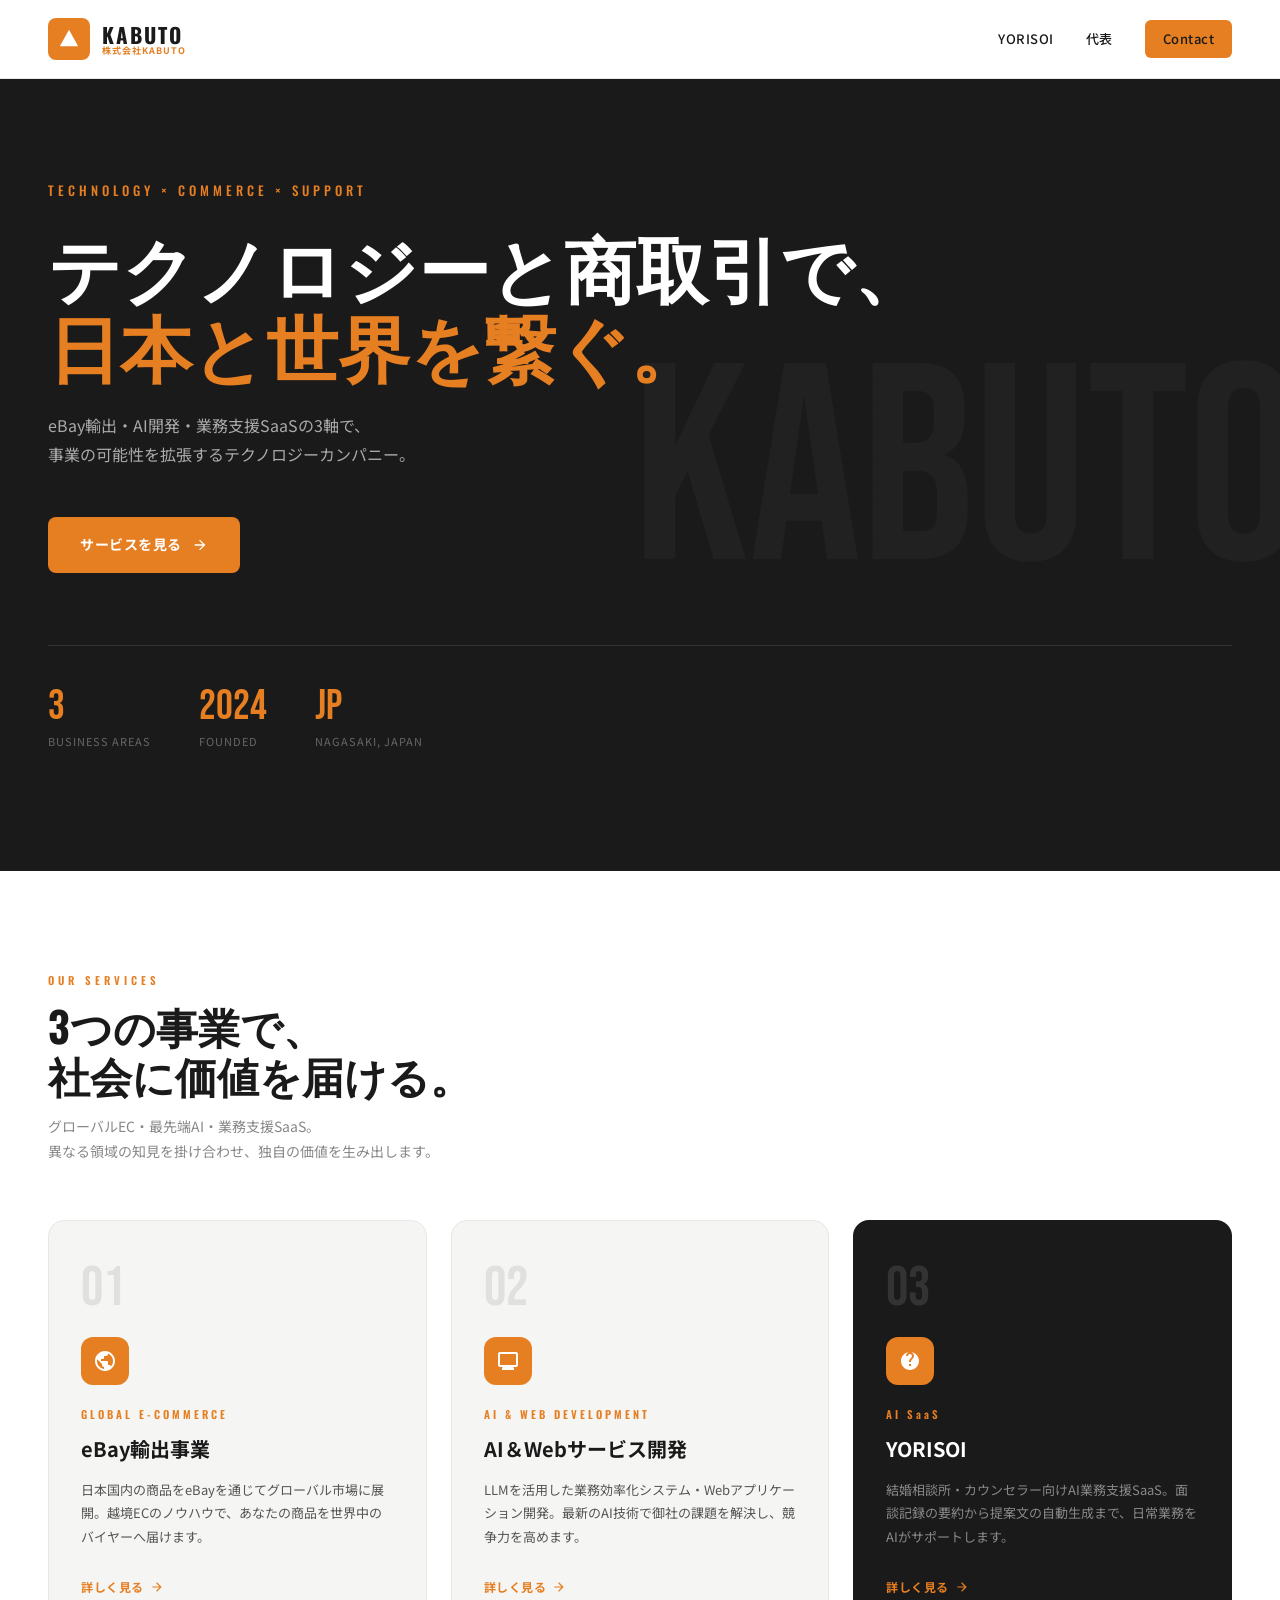
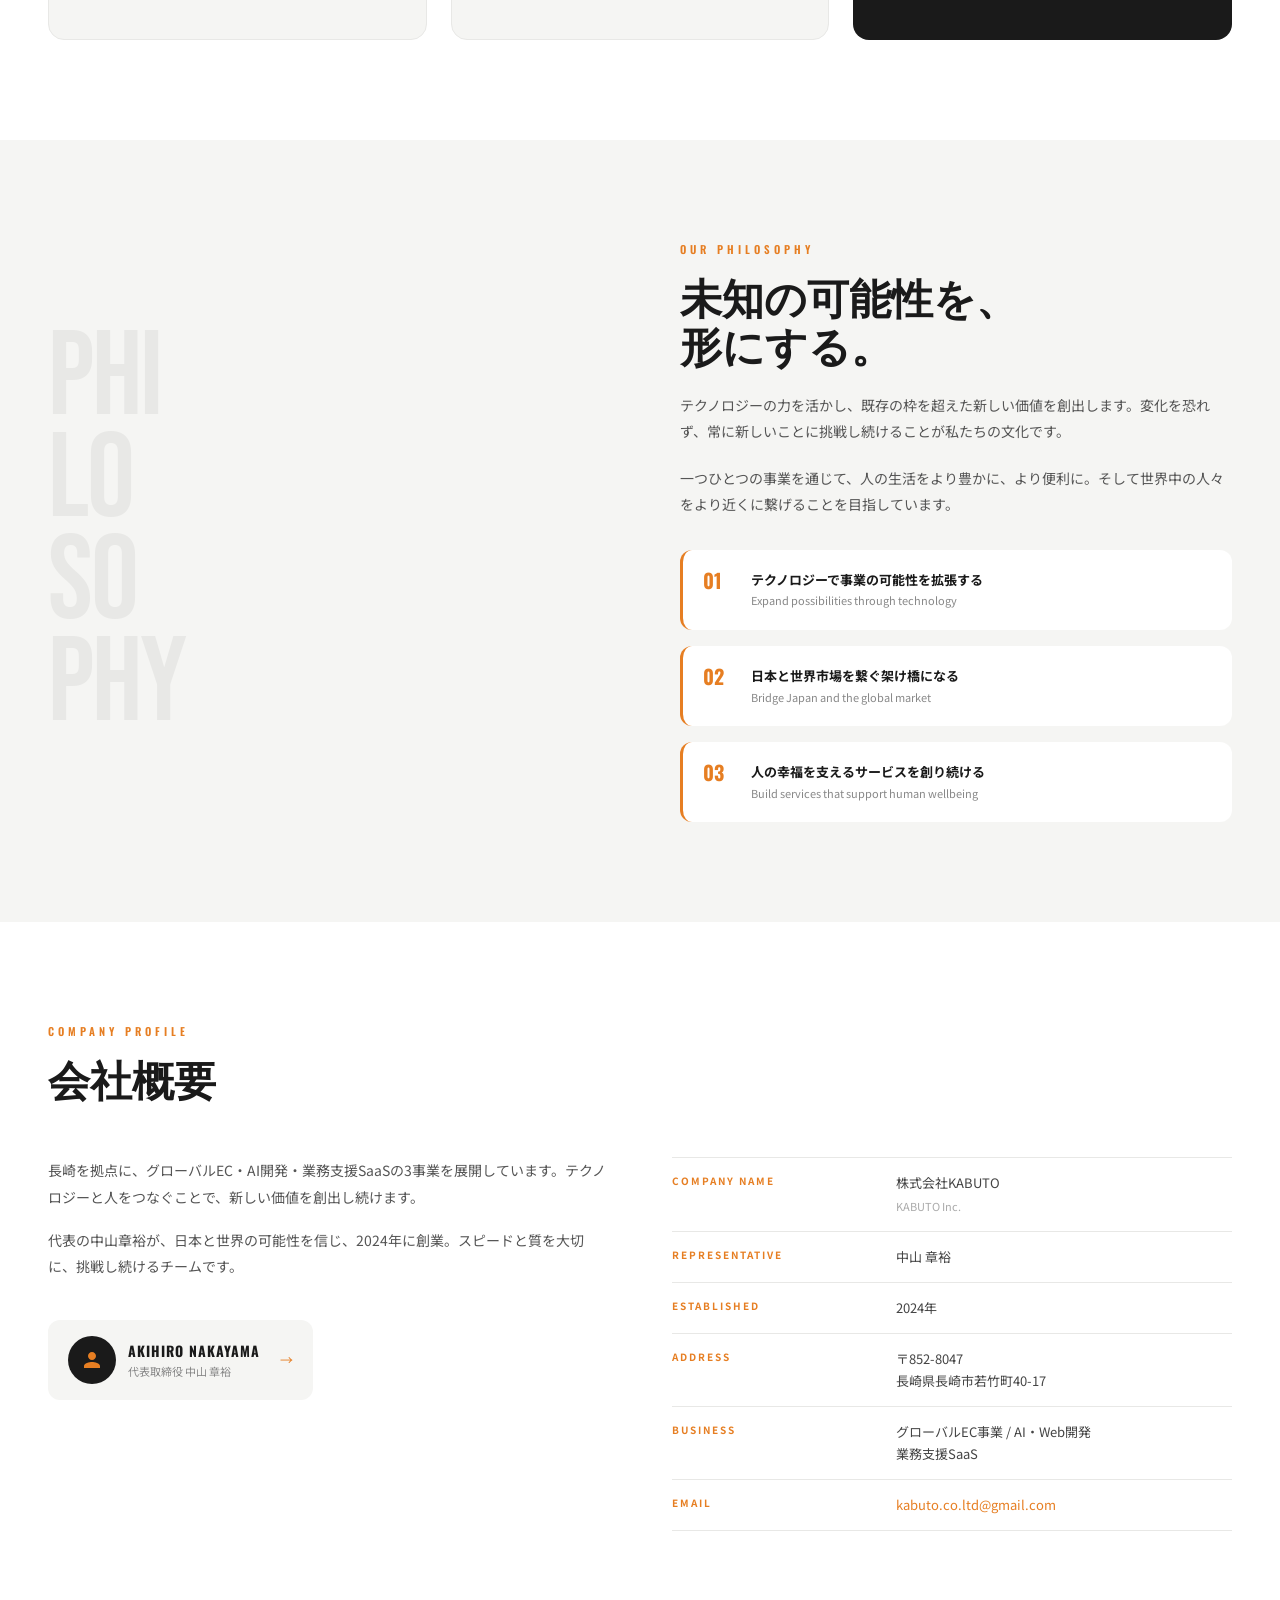
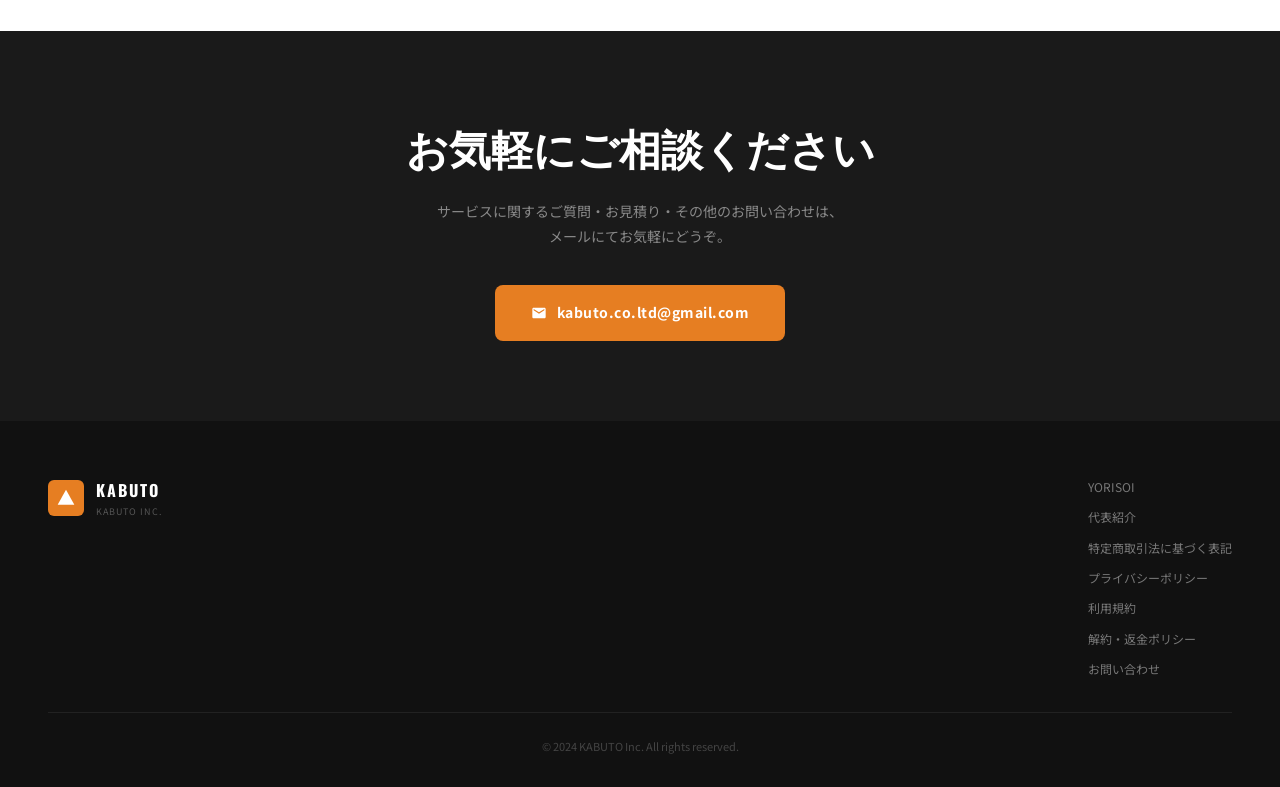
==== index.html @ 64d383db "feat: full site renewal — add yorisoi.html, representative.html, rewrite index.html - Rewrite index." ====
<!DOCTYPE html>
<html lang="ja">
<head>
  <meta charset="UTF-8">
  <meta name="viewport" content="width=device-width, initial-scale=1.0">
  <title>株式会社KABUTO | テクノロジーと商取引で、日本と世界を繋ぐ</title>
  <meta name="description" content="株式会社KABUTOは、eBay輸出事業・AI＆Webサービス開発・業務支援SaaS（YORISOI）を展開するテクノロジーカンパニーです。">
  <link rel="preconnect" href="https://fonts.googleapis.com">
  <link rel="preconnect" href="https://fonts.gstatic.com" crossorigin>
  <link href="https://fonts.googleapis.com/css2?family=Noto+Sans+JP:wght@400;500;700;900&family=Oswald:wght@400;500;600;700&family=Bebas+Neue&display=swap" rel="stylesheet">
  <style>
    :root {
      --orange: #E67E22;
      --orange-dark: #D35400;
      --black: #1a1a1a;
      --white: #FFFFFF;
      --gray-bg: #F5F5F3;
      --gray-light: #E8E8E6;
      --gray-text: #888;
    }
    * { margin: 0; padding: 0; box-sizing: border-box; }
    html { scroll-behavior: smooth; }
    body { font-family: 'Noto Sans JP', sans-serif; color: var(--black); background: var(--gray-bg); line-height: 1.7; -webkit-font-smoothing: antialiased; }
    a { text-decoration: none; color: inherit; }

    /* ─── HEADER ─── */
    header {
      display: flex; align-items: center; justify-content: space-between;
      padding: 18px 48px;
      background: rgba(255,255,255,0.96);
      backdrop-filter: blur(8px);
      border-bottom: 1px solid var(--gray-light);
      position: sticky; top: 0; z-index: 100;
    }
    .logo-link { display: flex; align-items: center; gap: 12px; }
    .logo-icon {
      width: 42px; height: 42px;
      background: var(--orange); border-radius: 8px;
      display: flex; align-items: center; justify-content: center;
    }
    .logo-icon svg { width: 22px; height: 22px; fill: white; }
    .logo-text { display: flex; flex-direction: column; line-height: 1.1; }
    .logo-text .main { font-family: 'Oswald', sans-serif; font-weight: 700; font-size: 21px; letter-spacing: 2px; }
    .logo-text .sub { font-size: 9px; color: var(--orange); font-weight: 700; letter-spacing: 1px; }
    nav.header-nav a {
      color: var(--black); font-size: 13px; font-weight: 500;
      margin-left: 28px; letter-spacing: 0.5px; transition: color 0.2s;
    }
    nav.header-nav a:hover { color: var(--orange); }
    .nav-cta {
      display: inline-block; margin-left: 28px;
      background: var(--orange); color: white;
      padding: 8px 18px; border-radius: 6px;
      font-size: 12px; font-weight: 700; letter-spacing: 0.5px;
      transition: background 0.2s;
    }
    .nav-cta:hover { background: var(--orange-dark); }

    /* ─── HERO ─── */
    .hero {
      background: var(--black);
      padding: 100px 48px 120px;
      position: relative; overflow: hidden;
    }
    .hero::before {
      content: 'KABUTO';
      position: absolute; right: -20px; top: 50%; transform: translateY(-50%);
      font-family: 'Bebas Neue', sans-serif; font-size: 280px;
      color: rgba(255,255,255,0.03); line-height: 1; pointer-events: none;
      white-space: nowrap;
    }
    .hero-inner { max-width: 1200px; margin: 0 auto; position: relative; z-index: 1; }
    .hero-eyebrow {
      font-family: 'Oswald', sans-serif; font-size: 13px; letter-spacing: 4px;
      color: var(--orange); font-weight: 500; margin-bottom: 24px;
    }
    .hero-title {
      font-family: 'Oswald', sans-serif; font-weight: 700;
      font-size: clamp(42px, 6vw, 72px);
      line-height: 1.1; color: white; margin-bottom: 28px;
    }
    .hero-title em { color: var(--orange); font-style: normal; }
    .hero-sub {
      font-size: 16px; color: #aaa; line-height: 1.8;
      max-width: 540px; margin-bottom: 48px; font-weight: 400;
    }
    .hero-cta {
      display: inline-flex; align-items: center; gap: 10px;
      background: var(--orange); color: white;
      padding: 16px 32px; border-radius: 8px;
      font-weight: 700; font-size: 14px; letter-spacing: 0.5px;
      transition: background 0.2s, transform 0.2s;
    }
    .hero-cta:hover { background: var(--orange-dark); transform: translateY(-2px); }
    .hero-cta svg { width: 16px; height: 16px; fill: white; }
    .hero-stats {
      display: flex; gap: 48px; margin-top: 72px;
      padding-top: 40px; border-top: 1px solid #333;
    }
    .hero-stat-num {
      font-family: 'Bebas Neue', sans-serif; font-size: 42px;
      color: var(--orange); line-height: 1;
    }
    .hero-stat-label { font-size: 11px; color: #666; letter-spacing: 1px; margin-top: 4px; }

    /* ─── SECTION COMMON ─── */
    .section-eyebrow {
      font-family: 'Oswald', sans-serif; font-size: 11px; letter-spacing: 4px;
      color: var(--orange); font-weight: 600; margin-bottom: 12px;
    }
    .section-title {
      font-family: 'Oswald', sans-serif; font-weight: 700;
      font-size: clamp(28px, 4vw, 42px); line-height: 1.15; margin-bottom: 16px;
    }
    .section-sub { font-size: 14px; color: var(--gray-text); line-height: 1.8; }

    /* ─── SERVICES ─── */
    .services { padding: 100px 48px; background: var(--white); }
    .services-inner { max-width: 1200px; margin: 0 auto; }
    .services-head { margin-bottom: 56px; }
    .services-grid { display: grid; grid-template-columns: repeat(3, 1fr); gap: 24px; }
    .service-card {
      background: var(--gray-bg); border-radius: 16px;
      padding: 40px 32px; border: 1px solid var(--gray-light);
      transition: transform 0.25s, box-shadow 0.25s, border-color 0.25s;
      position: relative; overflow: hidden;
    }
    .service-card::after {
      content: ''; position: absolute; bottom: 0; left: 0; right: 0;
      height: 3px; background: var(--orange);
      transform: scaleX(0); transition: transform 0.3s;
    }
    .service-card:hover { transform: translateY(-4px); box-shadow: 0 16px 40px rgba(0,0,0,0.08); border-color: #ddd; }
    .service-card:hover::after { transform: scaleX(1); }
    .service-num { font-family: 'Bebas Neue', sans-serif; font-size: 56px; color: #e0e0de; line-height: 1; margin-bottom: 20px; }
    .service-icon {
      width: 48px; height: 48px; border-radius: 12px;
      background: var(--orange); display: flex; align-items: center; justify-content: center;
      margin-bottom: 20px;
    }
    .service-icon svg { width: 24px; height: 24px; fill: white; }
    .service-tag { font-family: 'Oswald', sans-serif; font-size: 11px; letter-spacing: 3px; color: var(--orange); font-weight: 600; margin-bottom: 8px; }
    .service-card h3 { font-size: 20px; font-weight: 700; margin-bottom: 12px; }
    .service-card p { font-size: 13px; color: #555; line-height: 1.8; margin-bottom: 24px; }
    .service-link {
      display: inline-flex; align-items: center; gap: 6px;
      font-size: 12px; font-weight: 700; color: var(--orange); letter-spacing: 0.5px;
    }
    .service-link svg { width: 14px; height: 14px; fill: var(--orange); transition: transform 0.2s; }
    .service-card:hover .service-link svg { transform: translateX(4px); }
    .service-card.featured { background: var(--black); border-color: transparent; }
    .service-card.featured .service-num { color: #333; }
    .service-card.featured h3 { color: white; }
    .service-card.featured p { color: #888; }
    .service-card.featured .service-tag { color: var(--orange); }
    .service-card.featured::after { background: var(--orange); }

    /* ─── PHILOSOPHY ─── */
    .philosophy { padding: 100px 48px; background: var(--gray-bg); }
    .philosophy-inner { max-width: 1200px; margin: 0 auto; display: grid; grid-template-columns: 1fr 1fr; gap: 80px; align-items: center; }
    .phil-label { font-family: 'Bebas Neue', sans-serif; font-size: 120px; line-height: 0.85; color: var(--gray-light); letter-spacing: -2px; }
    .phil-content .section-title { margin-bottom: 24px; }
    .phil-content p { font-size: 14px; color: #555; line-height: 1.9; margin-bottom: 20px; }
    .phil-values { display: flex; flex-direction: column; gap: 16px; margin-top: 32px; }
    .phil-value {
      display: flex; align-items: flex-start; gap: 16px;
      padding: 20px; background: white; border-radius: 12px;
      border-left: 3px solid var(--orange);
    }
    .phil-value-num { font-family: 'Oswald', sans-serif; font-size: 20px; font-weight: 700; color: var(--orange); min-width: 32px; line-height: 1; }
    .phil-value-text { font-size: 13px; font-weight: 700; color: var(--black); line-height: 1.5; }
    .phil-value-sub { font-size: 11px; color: #888; font-weight: 400; margin-top: 2px; }

    /* ─── COMPANY ─── */
    .company { padding: 100px 48px; background: var(--white); }
    .company-inner { max-width: 1200px; margin: 0 auto; }
    .company-head { margin-bottom: 56px; }
    .company-layout { display: grid; grid-template-columns: 1fr 1fr; gap: 64px; align-items: start; }
    .company-intro p { font-size: 14px; color: #555; line-height: 1.9; margin-bottom: 16px; }
    .company-rep {
      display: inline-flex; align-items: center; gap: 12px; margin-top: 24px;
      background: var(--gray-bg); padding: 16px 20px; border-radius: 12px;
    }
    .company-rep:hover .rep-arrow { transform: translateX(4px); }
    .rep-avatar {
      width: 48px; height: 48px; background: var(--black); border-radius: 50%;
      display: flex; align-items: center; justify-content: center;
    }
    .rep-avatar svg { width: 24px; height: 24px; fill: var(--orange); }
    .rep-name-en { font-family: 'Oswald', sans-serif; font-weight: 700; font-size: 14px; letter-spacing: 1px; }
    .rep-name-jp { font-size: 11px; color: var(--gray-text); }
    .rep-arrow { font-size: 13px; color: var(--orange); margin-left: 8px; transition: transform 0.2s; }
    .company-table { width: 100%; border-collapse: collapse; }
    .company-table tr { border-bottom: 1px solid var(--gray-light); }
    .company-table tr:first-child { border-top: 1px solid var(--gray-light); }
    .company-table th { text-align: left; padding: 14px 0; font-size: 10px; font-weight: 700; letter-spacing: 2px; color: var(--orange); width: 40%; vertical-align: top; }
    .company-table td { padding: 14px 0; font-size: 13px; color: #444; line-height: 1.7; }

    /* ─── CONTACT BAND ─── */
    .contact-band { background: var(--black); padding: 80px 48px; text-align: center; }
    .contact-band-inner { max-width: 640px; margin: 0 auto; }
    .contact-band h2 { font-family: 'Oswald', sans-serif; font-size: clamp(28px, 4vw, 42px); color: white; font-weight: 700; margin-bottom: 16px; }
    .contact-band p { font-size: 14px; color: #888; margin-bottom: 36px; line-height: 1.8; }
    .contact-btn {
      display: inline-flex; align-items: center; gap: 10px;
      background: var(--orange); color: white;
      padding: 16px 36px; border-radius: 8px;
      font-weight: 700; font-size: 14px; letter-spacing: 0.5px;
      transition: background 0.2s, transform 0.2s;
    }
    .contact-btn:hover { background: var(--orange-dark); transform: translateY(-2px); }
    .contact-btn svg { width: 16px; height: 16px; fill: white; }

    /* ─── FOOTER ─── */
    footer { background: #111; color: #999; padding: 56px 48px 32px; }
    .footer-inner { max-width: 1200px; margin: 0 auto; display: flex; justify-content: space-between; align-items: flex-start; flex-wrap: wrap; gap: 40px; }
    .footer-brand { display: flex; align-items: center; gap: 12px; }
    .footer-brand .icon { width: 36px; height: 36px; background: var(--orange); border-radius: 6px; display: flex; align-items: center; justify-content: center; }
    .footer-brand .icon svg { width: 20px; height: 20px; fill: white; }
    .footer-brand .name { font-family: 'Oswald', sans-serif; font-weight: 700; font-size: 16px; letter-spacing: 2px; color: white; }
    .footer-brand .name-sub { font-size: 9px; color: #555; letter-spacing: 1px; }
    .footer-links { display: flex; flex-direction: column; gap: 10px; }
    .footer-links a { color: #777; font-size: 12px; transition: color 0.2s; }
    .footer-links a:hover { color: var(--orange); }
    .footer-copy { max-width: 1200px; margin: 32px auto 0; text-align: center; font-size: 11px; color: #444; padding-top: 24px; border-top: 1px solid #222; }

    /* ─── MOBILE ─── */
    @media (max-width: 768px) {
      header { padding: 14px 20px; }
      nav.header-nav { display: none; }
      .hero { padding: 64px 20px 80px; }
      .hero::before { font-size: 100px; }
      .hero-stats { gap: 28px; flex-wrap: wrap; margin-top: 48px; }
      .services { padding: 64px 20px; }
      .services-grid { grid-template-columns: 1fr; }
      .philosophy { padding: 64px 20px; }
      .philosophy-inner { grid-template-columns: 1fr; gap: 32px; }
      .phil-label { font-size: 72px; }
      .company { padding: 64px 20px; }
      .company-layout { grid-template-columns: 1fr; gap: 40px; }
      .contact-band { padding: 64px 20px; }
      footer { padding: 40px 20px 24px; }
      .footer-inner { flex-direction: column; gap: 28px; }
    }
  </style>
</head>
<body>

  <!-- HEADER -->
  <header>
    <a href="index.html" class="logo-link">
      <div class="logo-icon">
        <svg viewBox="0 0 24 24"><polygon points="12,2 22,20 2,20"/></svg>
      </div>
      <div class="logo-text">
        <span class="main">KABUTO</span>
        <span class="sub">株式会社KABUTO</span>
      </div>
    </a>
    <nav class="header-nav">
      <a href="yorisoi.html">YORISOI</a>
      <a href="representative.html">代表</a>
      <a href="mailto:kabuto.co.ltd@gmail.com" class="nav-cta">Contact</a>
    </nav>
  </header>

  <!-- HERO -->
  <section class="hero">
    <div class="hero-inner">
      <div class="hero-eyebrow">TECHNOLOGY × COMMERCE × SUPPORT</div>
      <h1 class="hero-title">
        テクノロジーと商取引で、<br><em>日本と世界を繋ぐ。</em>
      </h1>
      <p class="hero-sub">
        eBay輸出・AI開発・業務支援SaaSの3軸で、<br>
        事業の可能性を拡張するテクノロジーカンパニー。
      </p>
      <a href="#services" class="hero-cta">
        サービスを見る
        <svg viewBox="0 0 24 24"><path d="M12 4l-1.41 1.41L16.17 11H4v2h12.17l-5.58 5.59L12 20l8-8z"/></svg>
      </a>
      <div class="hero-stats">
        <div>
          <div class="hero-stat-num">3</div>
          <div class="hero-stat-label">BUSINESS AREAS</div>
        </div>
        <div>
          <div class="hero-stat-num">2024</div>
          <div class="hero-stat-label">FOUNDED</div>
        </div>
        <div>
          <div class="hero-stat-num">JP</div>
          <div class="hero-stat-label">NAGASAKI, JAPAN</div>
        </div>
      </div>
    </div>
  </section>

  <!-- SERVICES -->
  <section class="services" id="services">
    <div class="services-inner">
      <div class="services-head">
        <div class="section-eyebrow">OUR SERVICES</div>
        <h2 class="section-title">3つの事業で、<br>社会に価値を届ける。</h2>
        <p class="section-sub">グローバルEC・最先端AI・業務支援SaaS。<br>異なる領域の知見を掛け合わせ、独自の価値を生み出します。</p>
      </div>
      <div class="services-grid">

        <div class="service-card">
          <div class="service-num">01</div>
          <div class="service-icon">
            <svg viewBox="0 0 24 24"><path d="M12 2C6.48 2 2 6.48 2 12s4.48 10 10 10 10-4.48 10-10S17.52 2 12 2zm-1 17.93c-3.95-.49-7-3.85-7-7.93 0-.62.08-1.21.21-1.79L9 15v1c0 1.1.9 2 2 2v1.93zm6.9-2.54c-.26-.81-1-1.39-1.9-1.39h-1v-3c0-.55-.45-1-1-1H8v-2h2c.55 0 1-.45 1-1V7h2c1.1 0 2-.9 2-2v-.41c2.93 1.19 5 4.06 5 7.41 0 2.08-.8 3.97-2.1 5.39z"/></svg>
          </div>
          <div class="service-tag">GLOBAL E-COMMERCE</div>
          <h3>eBay輸出事業</h3>
          <p>日本国内の商品をeBayを通じてグローバル市場に展開。越境ECのノウハウで、あなたの商品を世界中のバイヤーへ届けます。</p>
          <span class="service-link">
            詳しく見る
            <svg viewBox="0 0 24 24"><path d="M12 4l-1.41 1.41L16.17 11H4v2h12.17l-5.58 5.59L12 20l8-8z"/></svg>
          </span>
        </div>

        <div class="service-card">
          <div class="service-num">02</div>
          <div class="service-icon">
            <svg viewBox="0 0 24 24"><path d="M20 3H4c-1.1 0-2 .9-2 2v11c0 1.1.9 2 2 2h3l-1 1v2h12v-2l-1-1h3c1.1 0 2-.9 2-2V5c0-1.1-.9-2-2-2zm0 13H4V5h16v11z"/></svg>
          </div>
          <div class="service-tag">AI &amp; WEB DEVELOPMENT</div>
          <h3>AI＆Webサービス開発</h3>
          <p>LLMを活用した業務効率化システム・Webアプリケーション開発。最新のAI技術で御社の課題を解決し、競争力を高めます。</p>
          <span class="service-link">
            詳しく見る
            <svg viewBox="0 0 24 24"><path d="M12 4l-1.41 1.41L16.17 11H4v2h12.17l-5.58 5.59L12 20l8-8z"/></svg>
          </span>
        </div>

        <div class="service-card featured">
          <div class="service-num">03</div>
          <div class="service-icon">
            <svg viewBox="0 0 24 24"><path d="M12 3c-4.97 0-9 4.03-9 9s4.03 9 9 9 9-4.03 9-9-4.03-9-9-9zm1 14h-2v-2h2v2zm2.07-7.75l-.9.92C13.45 10.9 13 11.5 13 13h-2v-.5c0-1.1.45-2.1 1.17-2.83l1.24-1.26c.37-.36.59-.86.59-1.41 0-1.1-.9-2-2-2s-2 .9-2 2H8c0-2.21 1.79-4 4-4s4 1.79 4 4c0 .88-.36 1.68-.93 2.25z"/></svg>
          </div>
          <div class="service-tag">AI SaaS</div>
          <h3>YORISOI</h3>
          <p>結婚相談所・カウンセラー向けAI業務支援SaaS。面談記録の要約から提案文の自動生成まで、日常業務をAIがサポートします。</p>
          <a href="yorisoi.html" class="service-link">
            詳しく見る
            <svg viewBox="0 0 24 24"><path d="M12 4l-1.41 1.41L16.17 11H4v2h12.17l-5.58 5.59L12 20l8-8z"/></svg>
          </a>
        </div>

      </div>
    </div>
  </section>

  <!-- PHILOSOPHY -->
  <section class="philosophy" id="philosophy">
    <div class="philosophy-inner">
      <div>
        <div class="phil-label">PHI<br>LO<br>SO<br>PHY</div>
      </div>
      <div class="phil-content">
        <div class="section-eyebrow">OUR PHILOSOPHY</div>
        <h2 class="section-title">未知の可能性を、<br>形にする。</h2>
        <p>テクノロジーの力を活かし、既存の枠を超えた新しい価値を創出します。変化を恐れず、常に新しいことに挑戦し続けることが私たちの文化です。</p>
        <p>一つひとつの事業を通じて、人の生活をより豊かに、より便利に。そして世界中の人々をより近くに繋げることを目指しています。</p>
        <div class="phil-values">
          <div class="phil-value">
            <div class="phil-value-num">01</div>
            <div>
              <div class="phil-value-text">テクノロジーで事業の可能性を拡張する</div>
              <div class="phil-value-sub">Expand possibilities through technology</div>
            </div>
          </div>
          <div class="phil-value">
            <div class="phil-value-num">02</div>
            <div>
              <div class="phil-value-text">日本と世界市場を繋ぐ架け橋になる</div>
              <div class="phil-value-sub">Bridge Japan and the global market</div>
            </div>
          </div>
          <div class="phil-value">
            <div class="phil-value-num">03</div>
            <div>
              <div class="phil-value-text">人の幸福を支えるサービスを創り続ける</div>
              <div class="phil-value-sub">Build services that support human wellbeing</div>
            </div>
          </div>
        </div>
      </div>
    </div>
  </section>

  <!-- COMPANY -->
  <section class="company" id="company">
    <div class="company-inner">
      <div class="company-head">
        <div class="section-eyebrow">COMPANY PROFILE</div>
        <h2 class="section-title">会社概要</h2>
      </div>
      <div class="company-layout">
        <div class="company-intro">
          <p>長崎を拠点に、グローバルEC・AI開発・業務支援SaaSの3事業を展開しています。テクノロジーと人をつなぐことで、新しい価値を創出し続けます。</p>
          <p>代表の中山章裕が、日本と世界の可能性を信じ、2024年に創業。スピードと質を大切に、挑戦し続けるチームです。</p>
          <a href="representative.html" class="company-rep">
            <div class="rep-avatar">
              <svg viewBox="0 0 24 24"><path d="M12 12c2.21 0 4-1.79 4-4s-1.79-4-4-4-4 1.79-4 4 1.79 4 4 4zm0 2c-2.67 0-8 1.34-8 4v2h16v-2c0-2.66-5.33-4-8-4z"/></svg>
            </div>
            <div>
              <div class="rep-name-en">AKIHIRO NAKAYAMA</div>
              <div class="rep-name-jp">代表取締役 中山 章裕</div>
            </div>
            <span class="rep-arrow">→</span>
          </a>
        </div>
        <div>
          <table class="company-table">
            <tr>
              <th>COMPANY NAME</th>
              <td>株式会社KABUTO<br><span style="font-size:11px;color:#aaa">KABUTO Inc.</span></td>
            </tr>
            <tr>
              <th>REPRESENTATIVE</th>
              <td>中山 章裕</td>
            </tr>
            <tr>
              <th>ESTABLISHED</th>
              <td>2024年</td>
            </tr>
            <tr>
              <th>ADDRESS</th>
              <td>〒852-8047<br>長崎県長崎市若竹町40-17</td>
            </tr>
            <tr>
              <th>BUSINESS</th>
              <td>グローバルEC事業 / AI・Web開発<br>業務支援SaaS</td>
            </tr>
            <tr>
              <th>EMAIL</th>
              <td><a href="mailto:kabuto.co.ltd@gmail.com" style="color:var(--orange)">kabuto.co.ltd@gmail.com</a></td>
            </tr>
          </table>
        </div>
      </div>
    </div>
  </section>

  <!-- CONTACT BAND -->
  <section class="contact-band">
    <div class="contact-band-inner">
      <h2>お気軽にご相談ください</h2>
      <p>サービスに関するご質問・お見積り・その他のお問い合わせは、<br>メールにてお気軽にどうぞ。</p>
      <a href="mailto:kabuto.co.ltd@gmail.com" class="contact-btn">
        <svg viewBox="0 0 24 24"><path d="M20 4H4c-1.1 0-2 .9-2 2v12c0 1.1.9 2 2 2h16c1.1 0 2-.9 2-2V6c0-1.1-.9-2-2-2zm0 4l-8 5-8-5V6l8 5 8-5v2z"/></svg>
        kabuto.co.ltd@gmail.com
      </a>
    </div>
  </section>

  <!-- FOOTER -->
  <footer>
    <div class="footer-inner">
      <div class="footer-brand">
        <div class="icon"><svg viewBox="0 0 24 24"><polygon points="12,2 22,20 2,20"/></svg></div>
        <div>
          <div class="name">KABUTO</div>
          <div class="name-sub">KABUTO INC.</div>
        </div>
      </div>
      <div class="footer-links">
        <a href="yorisoi.html">YORISOI</a>
        <a href="representative.html">代表紹介</a>
        <a href="tokusho.html">特定商取引法に基づく表記</a>
        <a href="privacy.html">プライバシーポリシー</a>
        <a href="terms.html">利用規約</a>
        <a href="refund.html">解約・返金ポリシー</a>
        <a href="mailto:kabuto.co.ltd@gmail.com">お問い合わせ</a>
      </div>
    </div>
    <div class="footer-copy">&copy; 2024 KABUTO Inc. All rights reserved.</div>
  </footer>

</body>
</html>
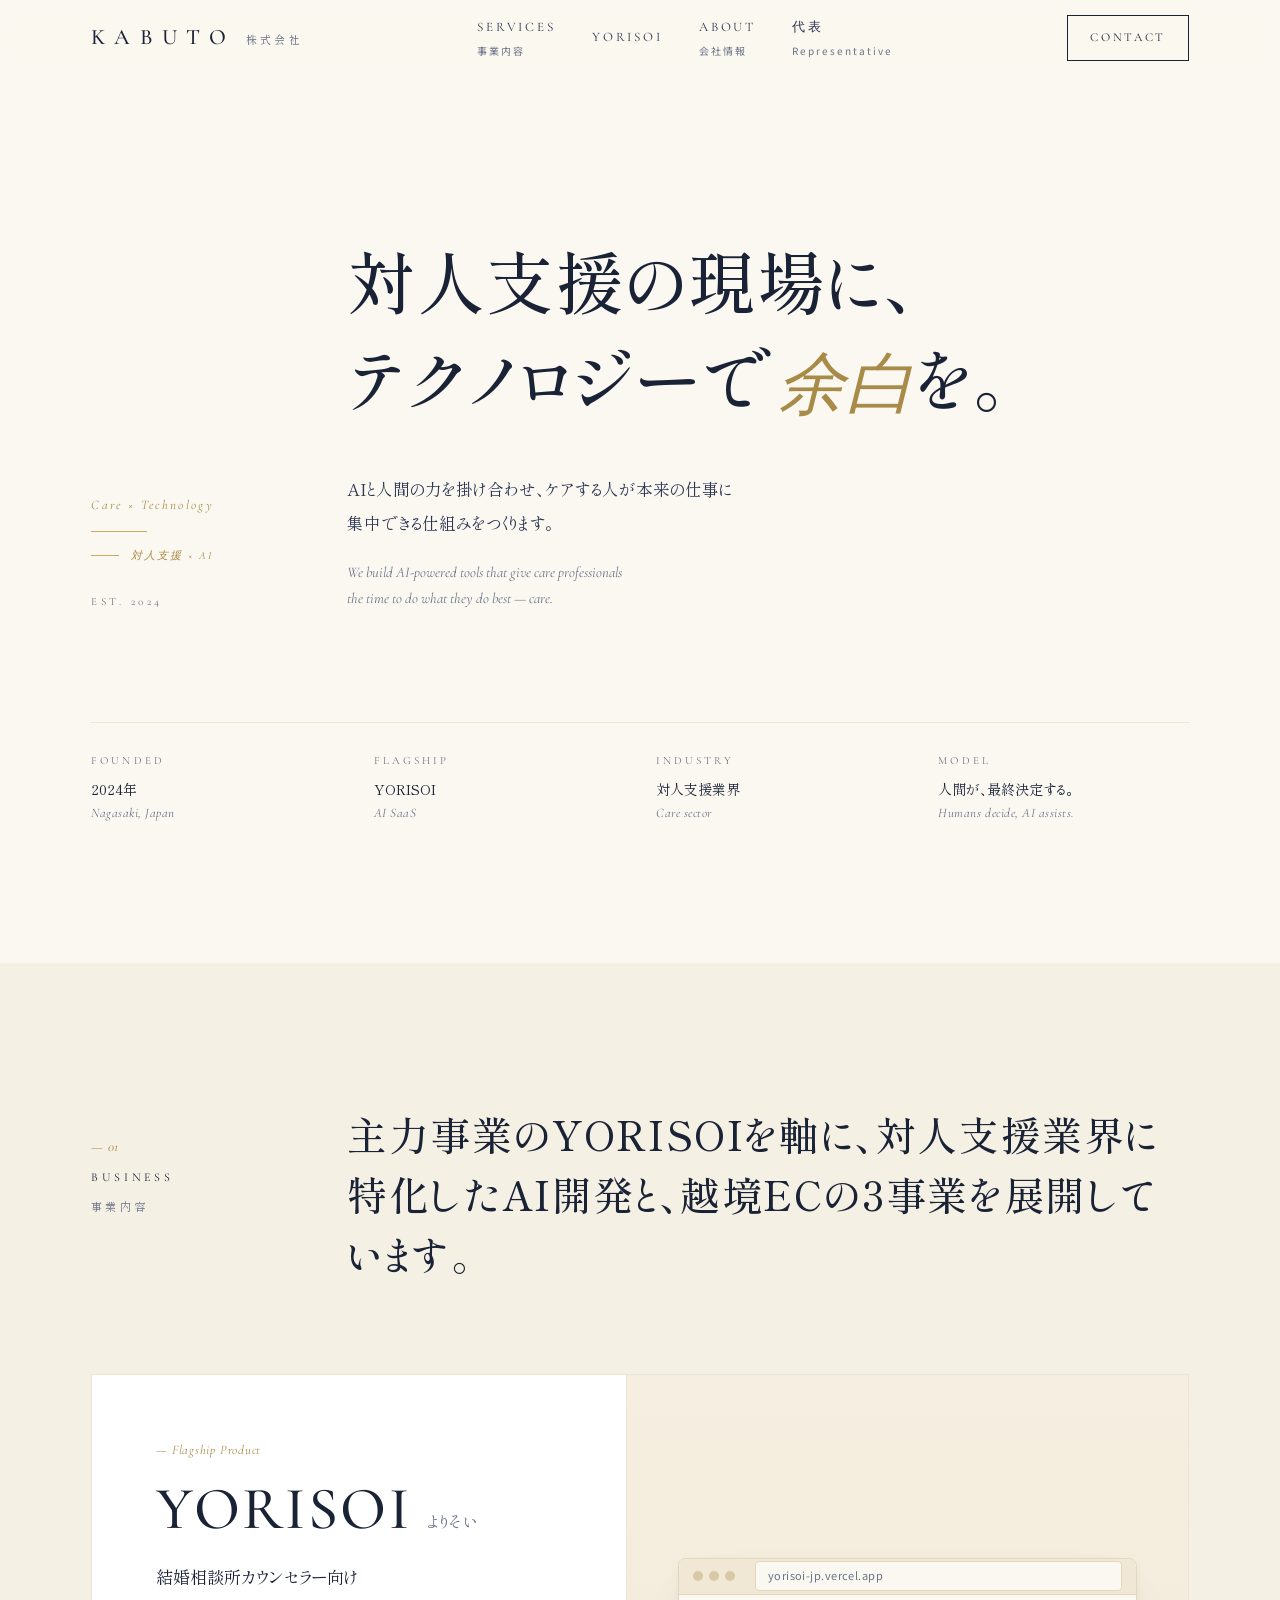
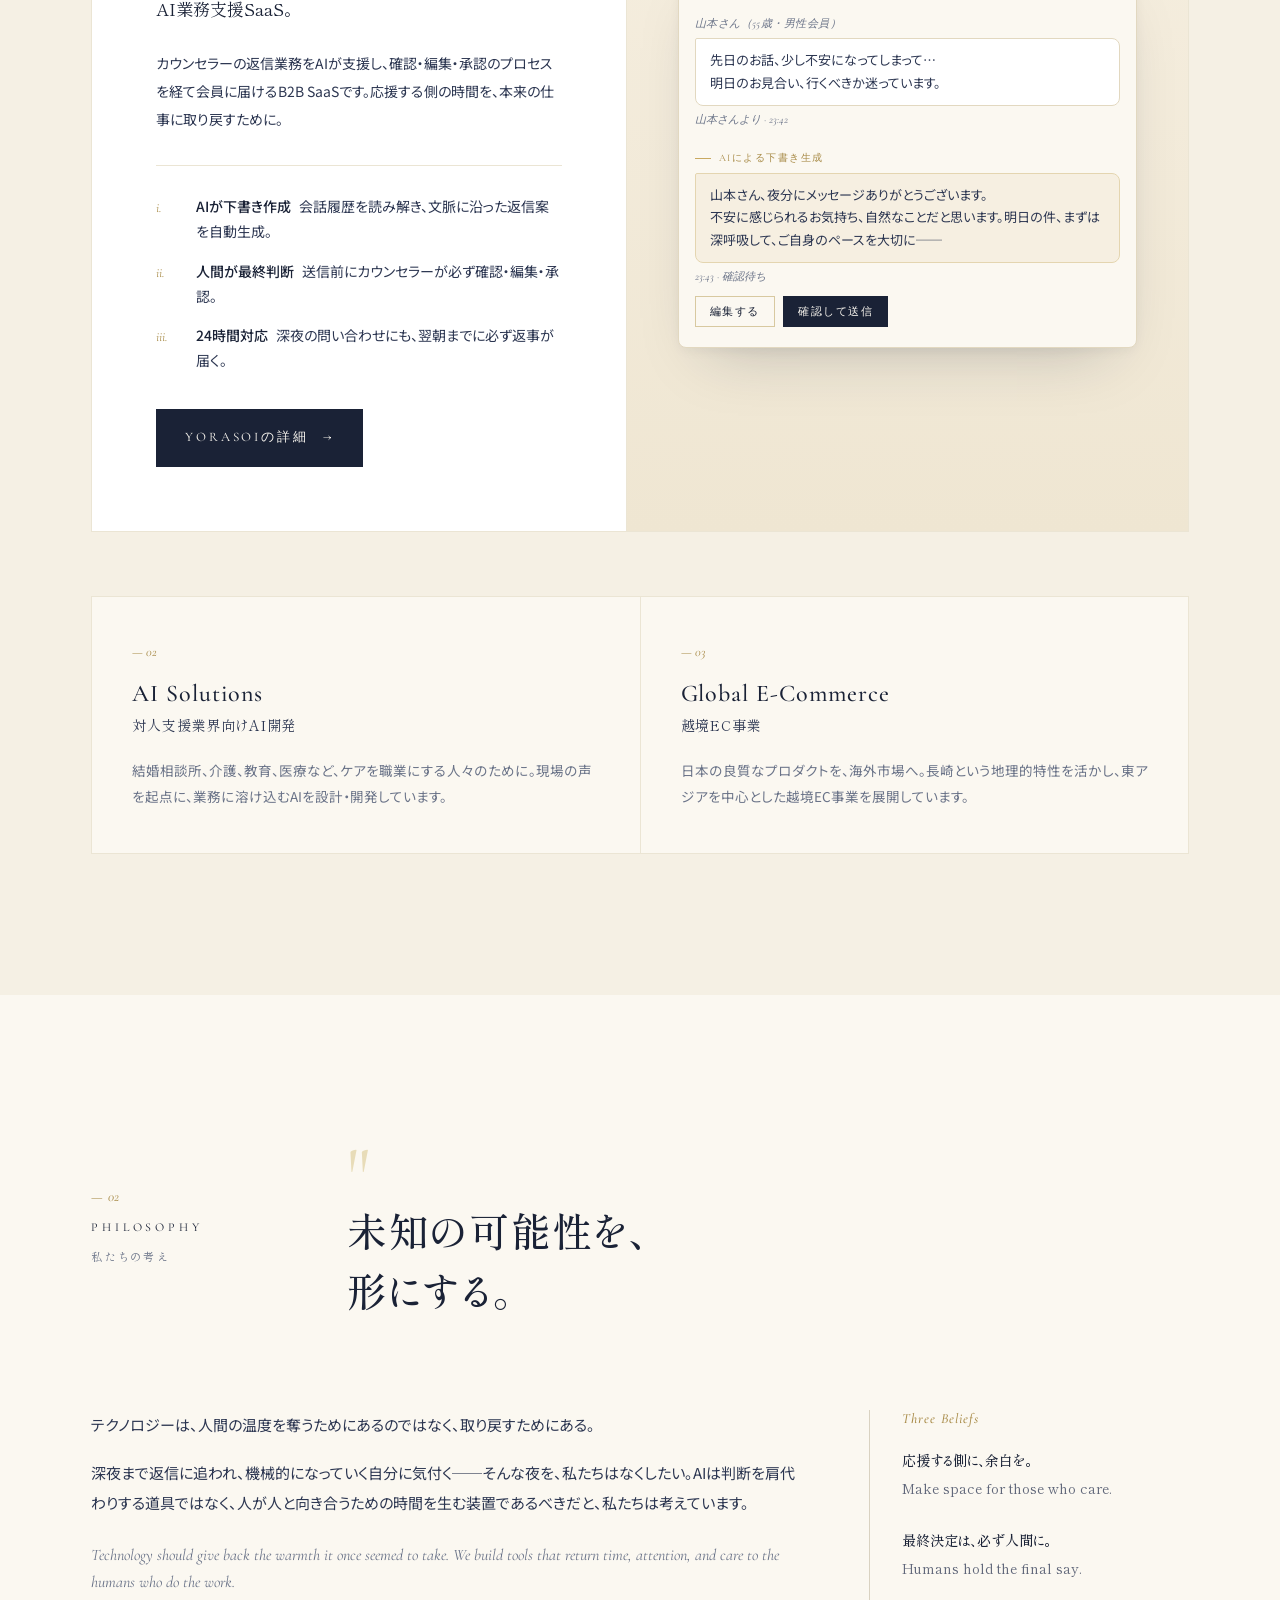
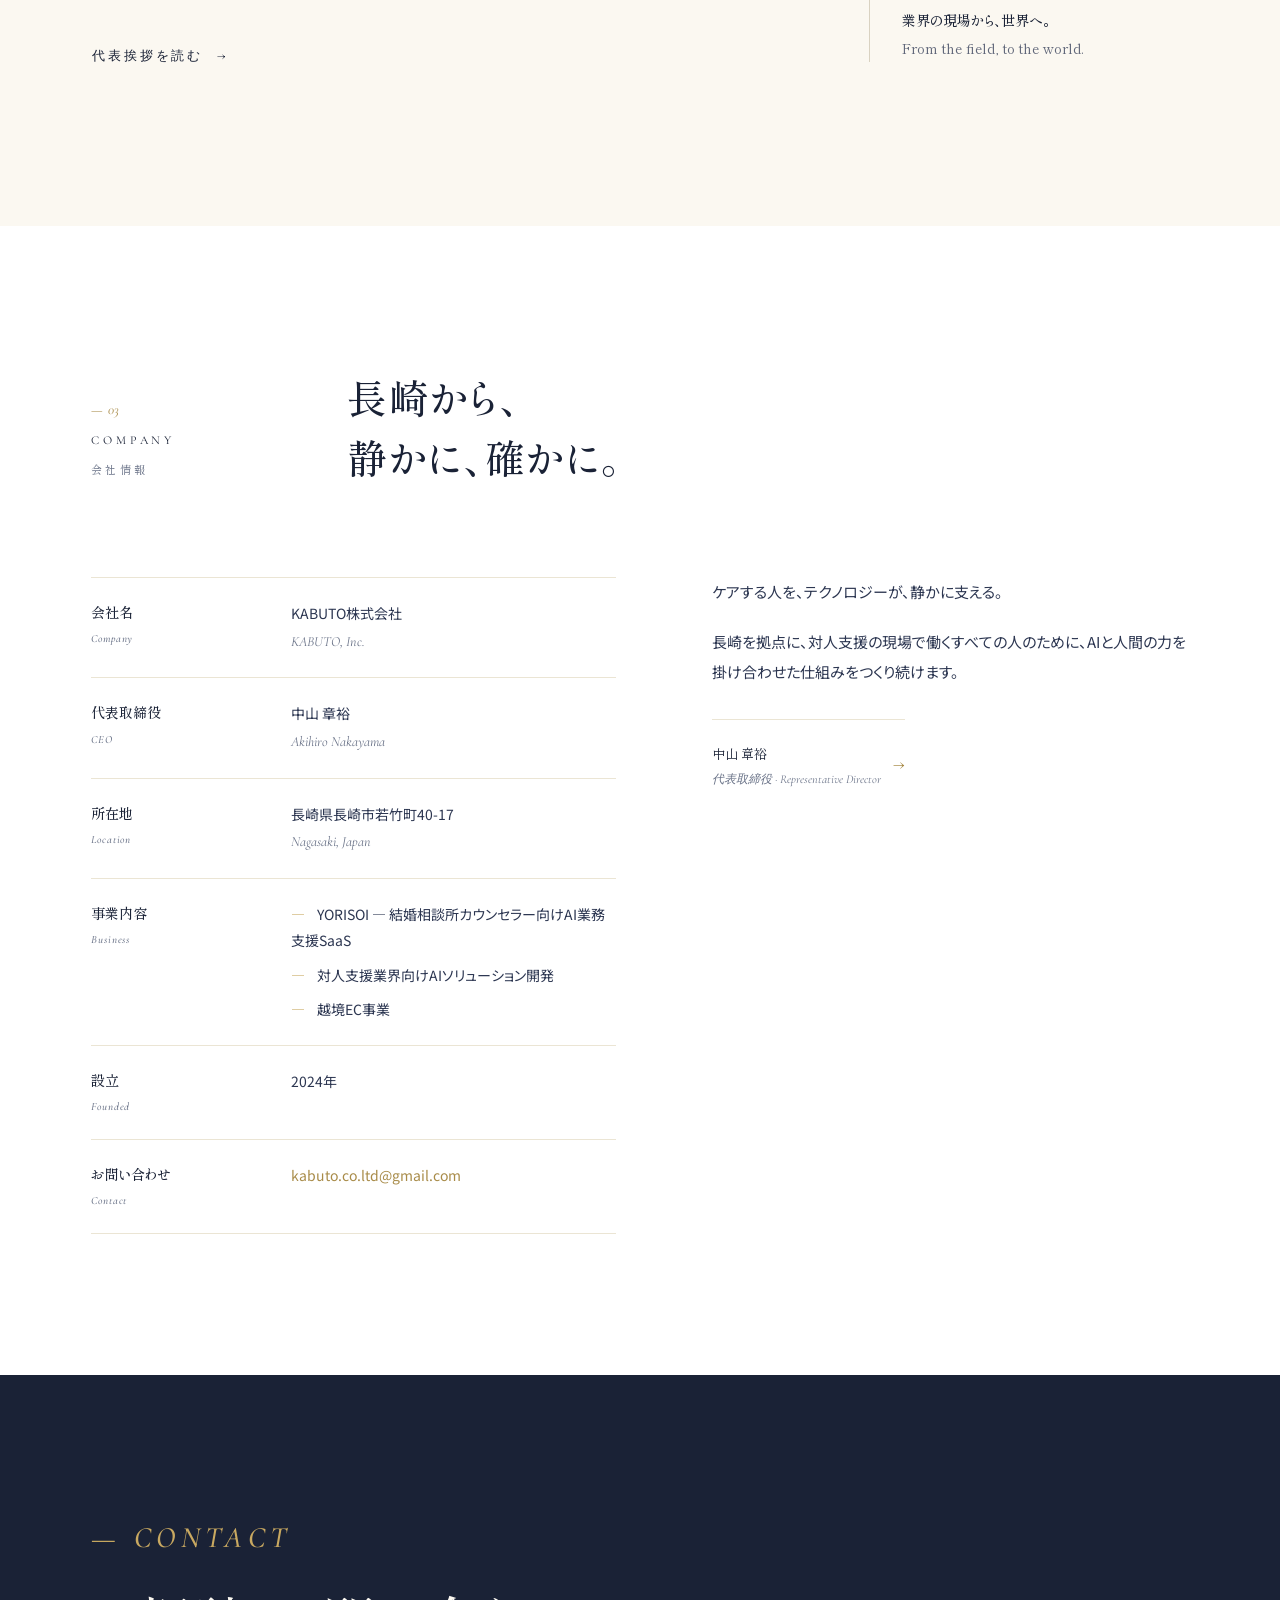
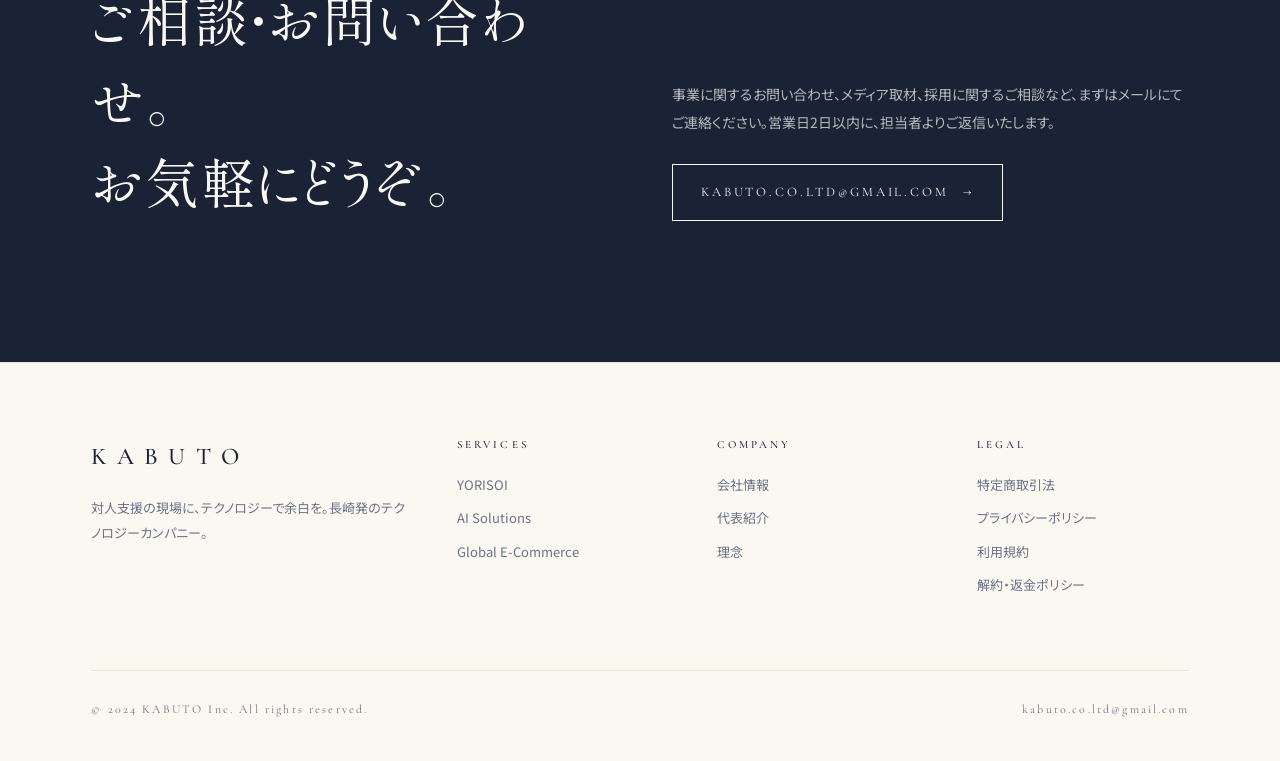
==== commit 8ac5aa1b: "Redesign: beige/navy/gold design system across all pages - index.html, yorisoi.html: full rewrite wi" ====
--- a/index.html
+++ b/index.html
@@ -3,481 +3,857 @@
 <head>
   <meta charset="UTF-8">
   <meta name="viewport" content="width=device-width, initial-scale=1.0">
-  <title>株式会社KABUTO | テクノロジーと商取引で、日本と世界を繋ぐ</title>
-  <meta name="description" content="株式会社KABUTOは、eBay輸出事業・AI＆Webサービス開発・業務支援SaaS（YORISOI）を展開するテクノロジーカンパニーです。">
+  <title>KABUTO株式会社 — 対人支援の現場に、テクノロジーで余白を。</title>
+  <meta name="description" content="KABUTO株式会社は、AIと人間の力を掛け合わせ、ケアする人が本来の仕事に集中できる仕組みをつくる、長崎発のテクノロジー企業です。">
   <link rel="preconnect" href="https://fonts.googleapis.com">
   <link rel="preconnect" href="https://fonts.gstatic.com" crossorigin>
-  <link href="https://fonts.googleapis.com/css2?family=Noto+Sans+JP:wght@400;500;700;900&family=Oswald:wght@400;500;600;700&family=Bebas+Neue&display=swap" rel="stylesheet">
+  <link href="https://fonts.googleapis.com/css2?family=Cormorant+Garamond:ital,wght@0,400;0,500;0,600;1,400;1,500;1,600&family=Inter:wght@400;500&family=Noto+Sans+JP:wght@300;400;500&family=Shippori+Mincho:wght@400;500;600;700&display=swap" rel="stylesheet">
   <style>
+    /* =========================================================
+       KABUTO Corporate — shared tokens & base
+       Tone: quiet, restrained, Toranomon-Hills-style Japanese
+       corporate. Navy + warm beige on off-white.
+       ========================================================= */
     :root {
-      --orange: #E67E22;
-      --orange-dark: #D35400;
-      --black: #1a1a1a;
-      --white: #FFFFFF;
-      --gray-bg: #F5F5F3;
-      --gray-light: #E8E8E6;
-      --gray-text: #888;
-    }
-    * { margin: 0; padding: 0; box-sizing: border-box; }
-    html { scroll-behavior: smooth; }
-    body { font-family: 'Noto Sans JP', sans-serif; color: var(--black); background: var(--gray-bg); line-height: 1.7; -webkit-font-smoothing: antialiased; }
-    a { text-decoration: none; color: inherit; }
+      --bg:           #fbf8f1;
+      --bg-alt:       #f5f0e4;
+      --paper:        #ffffff;
+      --ink:          #1a2236;
+      --ink-2:        #2c3651;
+      --ink-mute:     #6a7388;
+      --rule:         #d9d2c1;
+      --rule-soft:    #ebe5d4;
+      --accent:       #c9a961;
+      --accent-deep:  #a88b48;
+      --accent-soft:  #e8dcb8;
+      --serif-jp: "Shippori Mincho", "Hiragino Mincho ProN", "YuMincho", "Yu Mincho", "Noto Serif JP", serif;
+      --sans-jp:  "Noto Sans JP", "Hiragino Kaku Gothic ProN", "Yu Gothic", "Meiryo", sans-serif;
+      --serif-en: "Cormorant Garamond", "EB Garamond", Georgia, serif;
+      --sans-en:  "Inter", -apple-system, BlinkMacSystemFont, "Helvetica Neue", Arial, sans-serif;
+      --max: 1200px;
+      --gutter: clamp(20px, 4vw, 56px);
+      --s-1: 4px;  --s-2: 8px;   --s-3: 12px; --s-4: 16px; --s-5: 24px;
+      --s-6: 32px; --s-7: 48px;  --s-8: 64px; --s-9: 96px; --s-10: 128px; --s-11: 160px;
+    }
+
+    * { box-sizing: border-box; }
+
+    html, body {
+      margin: 0; padding: 0;
+      background: var(--bg);
+      color: var(--ink);
+      font-family: var(--sans-jp);
+      font-size: 16px;
+      line-height: 1.8;
+      -webkit-font-smoothing: antialiased;
+      text-rendering: optimizeLegibility;
+      font-feature-settings: "palt" 1;
+    }
+
+    a { color: inherit; text-decoration: none; }
+    img { max-width: 100%; display: block; }
+    h1, h2, h3, h4 { margin: 0; font-weight: 500; line-height: 1.3; }
+    p { margin: 0; }
+    ul, ol { list-style: none; padding: 0; margin: 0; }
+
+    /* ─── TYPE ─── */
+    .h-display {
+      font-family: var(--serif-jp);
+      font-weight: 500;
+      font-size: clamp(34px, 5.4vw, 68px);
+      line-height: 1.45;
+      letter-spacing: 0.02em;
+      color: var(--ink);
+    }
+    .h-section {
+      font-family: var(--serif-jp);
+      font-weight: 500;
+      font-size: clamp(26px, 3.4vw, 40px);
+      line-height: 1.5;
+      letter-spacing: 0.04em;
+    }
+    .h-en {
+      font-family: var(--serif-en);
+      font-weight: 500;
+      font-style: italic;
+      font-size: clamp(22px, 2.4vw, 30px);
+      line-height: 1.3;
+      letter-spacing: 0.01em;
+      color: var(--ink-2);
+    }
+    .body-jp {
+      font-family: var(--sans-jp);
+      font-size: 15px;
+      line-height: 2;
+      color: var(--ink-2);
+    }
+    .body-en {
+      font-family: var(--serif-en);
+      font-style: italic;
+      font-size: 16px;
+      line-height: 1.7;
+      color: var(--ink-mute);
+    }
+    .lead {
+      font-family: var(--serif-jp);
+      font-size: clamp(17px, 1.5vw, 20px);
+      line-height: 2;
+      color: var(--ink-2);
+    }
+    .eyebrow {
+      font-family: var(--serif-en);
+      font-style: italic;
+      font-weight: 400;
+      letter-spacing: 0.18em;
+      font-size: 13px;
+      color: var(--accent-deep);
+      text-transform: uppercase;
+      display: inline-flex;
+      align-items: center;
+      gap: 12px;
+    }
+    .eyebrow::before {
+      content: "";
+      width: 28px;
+      height: 1px;
+      background: var(--accent);
+      display: inline-block;
+    }
+    .quote-mark {
+      font-family: var(--serif-en);
+      font-size: 80px;
+      line-height: 1;
+      color: var(--accent-soft);
+      display: block;
+      margin-bottom: -16px;
+    }
+
+    /* ─── LAYOUT ─── */
+    .container {
+      max-width: var(--max);
+      margin: 0 auto;
+      padding-left: var(--gutter);
+      padding-right: var(--gutter);
+    }
+    .section {
+      padding: clamp(80px, 11vw, 160px) 0;
+      position: relative;
+    }
+    .section-band { background: var(--bg-alt); }
+    .section-paper { background: var(--paper); }
+    .section-head {
+      display: grid;
+      grid-template-columns: 200px 1fr;
+      gap: 56px;
+      margin-bottom: 72px;
+      align-items: baseline;
+    }
+    .section-head .meta { display: flex; flex-direction: column; gap: 8px; }
+    .section-head .meta .num {
+      font-family: var(--serif-en); font-style: italic;
+      font-size: 14px; color: var(--accent-deep); letter-spacing: 0.05em;
+    }
+    .section-head .meta .lab {
+      font-family: var(--serif-en); font-size: 12px;
+      letter-spacing: 0.32em; text-transform: uppercase; color: var(--ink);
+    }
+    .section-head .meta .lab-jp {
+      font-family: var(--serif-jp); font-size: 11px;
+      letter-spacing: 0.3em; color: var(--ink-mute);
+    }
+    .section-head .heading h2 { margin-bottom: 18px; }
+    .vrule { width: 1px; background: var(--rule); height: 56px; margin: 0 auto; }
 
     /* ─── HEADER ─── */
-    header {
-      display: flex; align-items: center; justify-content: space-between;
-      padding: 18px 48px;
-      background: rgba(255,255,255,0.96);
-      backdrop-filter: blur(8px);
-      border-bottom: 1px solid var(--gray-light);
-      position: sticky; top: 0; z-index: 100;
-    }
-    .logo-link { display: flex; align-items: center; gap: 12px; }
-    .logo-icon {
-      width: 42px; height: 42px;
-      background: var(--orange); border-radius: 8px;
-      display: flex; align-items: center; justify-content: center;
-    }
-    .logo-icon svg { width: 22px; height: 22px; fill: white; }
-    .logo-text { display: flex; flex-direction: column; line-height: 1.1; }
-    .logo-text .main { font-family: 'Oswald', sans-serif; font-weight: 700; font-size: 21px; letter-spacing: 2px; }
-    .logo-text .sub { font-size: 9px; color: var(--orange); font-weight: 700; letter-spacing: 1px; }
-    nav.header-nav a {
-      color: var(--black); font-size: 13px; font-weight: 500;
-      margin-left: 28px; letter-spacing: 0.5px; transition: color 0.2s;
-    }
-    nav.header-nav a:hover { color: var(--orange); }
+    .site-header {
+      position: sticky; top: 0; z-index: 50;
+      background: rgba(251, 248, 241, 0.88);
+      backdrop-filter: saturate(140%) blur(12px);
+      -webkit-backdrop-filter: saturate(140%) blur(12px);
+      border-bottom: 1px solid transparent;
+      transition: border-color .3s ease;
+    }
+    .site-header.is-scrolled { border-bottom-color: var(--rule-soft); }
+    .nav {
+      display: flex; align-items: center;
+      justify-content: space-between; height: 76px;
+    }
+    .brand { display: flex; align-items: baseline; gap: 10px; }
+    .brand-mark {
+      font-family: var(--serif-en); font-weight: 500;
+      font-size: 22px; letter-spacing: 0.42em; color: var(--ink);
+    }
+    .brand-jp {
+      font-family: var(--serif-jp); font-size: 11px;
+      letter-spacing: 0.3em; color: var(--ink-mute);
+    }
+    .nav-links { display: flex; align-items: center; gap: 36px; }
+    .nav-links a {
+      font-family: var(--serif-en); font-size: 13px;
+      letter-spacing: 0.22em; color: var(--ink-2); text-transform: uppercase;
+      position: relative; padding: 6px 0; transition: color .25s;
+    }
+    .nav-links a small {
+      display: block; font-family: var(--sans-jp); font-size: 10px;
+      letter-spacing: 0.2em; color: var(--ink-mute); margin-top: 2px; text-transform: none;
+    }
+    .nav-links a:hover { color: var(--accent-deep); }
     .nav-cta {
-      display: inline-block; margin-left: 28px;
-      background: var(--orange); color: white;
-      padding: 8px 18px; border-radius: 6px;
-      font-size: 12px; font-weight: 700; letter-spacing: 0.5px;
-      transition: background 0.2s;
-    }
-    .nav-cta:hover { background: var(--orange-dark); }
+      font-family: var(--serif-en); font-size: 12px;
+      letter-spacing: 0.22em; border: 1px solid var(--ink);
+      padding: 11px 22px; color: var(--ink); text-transform: uppercase;
+      transition: all .25s;
+    }
+    .nav-cta:hover { background: var(--ink); color: var(--bg); }
+
+    /* ─── BUTTONS ─── */
+    .btn {
+      display: inline-flex; align-items: center; gap: 14px;
+      padding: 16px 28px; font-family: var(--serif-en);
+      font-size: 13px; letter-spacing: 0.22em; text-transform: uppercase;
+      border: 1px solid var(--ink); color: var(--ink);
+      background: transparent; transition: all .3s ease; white-space: nowrap;
+    }
+    .btn .arr { transition: transform .3s ease; display: inline-block; }
+    .btn:hover { background: var(--ink); color: var(--bg); }
+    .btn:hover .arr { transform: translateX(4px); }
+    .btn-primary { background: var(--ink); color: var(--bg); }
+    .btn-primary:hover { background: var(--accent-deep); border-color: var(--accent-deep); }
+    .btn-ghost { border-color: transparent; padding-left: 0; }
+    .btn-ghost:hover { background: transparent; color: var(--accent-deep); }
 
     /* ─── HERO ─── */
     .hero {
-      background: var(--black);
-      padding: 100px 48px 120px;
-      position: relative; overflow: hidden;
-    }
-    .hero::before {
-      content: 'KABUTO';
-      position: absolute; right: -20px; top: 50%; transform: translateY(-50%);
-      font-family: 'Bebas Neue', sans-serif; font-size: 280px;
-      color: rgba(255,255,255,0.03); line-height: 1; pointer-events: none;
-      white-space: nowrap;
-    }
-    .hero-inner { max-width: 1200px; margin: 0 auto; position: relative; z-index: 1; }
-    .hero-eyebrow {
-      font-family: 'Oswald', sans-serif; font-size: 13px; letter-spacing: 4px;
-      color: var(--orange); font-weight: 500; margin-bottom: 24px;
-    }
-    .hero-title {
-      font-family: 'Oswald', sans-serif; font-weight: 700;
-      font-size: clamp(42px, 6vw, 72px);
-      line-height: 1.1; color: white; margin-bottom: 28px;
-    }
-    .hero-title em { color: var(--orange); font-style: normal; }
-    .hero-sub {
-      font-size: 16px; color: #aaa; line-height: 1.8;
-      max-width: 540px; margin-bottom: 48px; font-weight: 400;
-    }
-    .hero-cta {
-      display: inline-flex; align-items: center; gap: 10px;
-      background: var(--orange); color: white;
-      padding: 16px 32px; border-radius: 8px;
-      font-weight: 700; font-size: 14px; letter-spacing: 0.5px;
-      transition: background 0.2s, transform 0.2s;
-    }
-    .hero-cta:hover { background: var(--orange-dark); transform: translateY(-2px); }
-    .hero-cta svg { width: 16px; height: 16px; fill: white; }
-    .hero-stats {
-      display: flex; gap: 48px; margin-top: 72px;
-      padding-top: 40px; border-top: 1px solid #333;
-    }
-    .hero-stat-num {
-      font-family: 'Bebas Neue', sans-serif; font-size: 42px;
-      color: var(--orange); line-height: 1;
-    }
-    .hero-stat-label { font-size: 11px; color: #666; letter-spacing: 1px; margin-top: 4px; }
-
-    /* ─── SECTION COMMON ─── */
-    .section-eyebrow {
-      font-family: 'Oswald', sans-serif; font-size: 11px; letter-spacing: 4px;
-      color: var(--orange); font-weight: 600; margin-bottom: 12px;
-    }
-    .section-title {
-      font-family: 'Oswald', sans-serif; font-weight: 700;
-      font-size: clamp(28px, 4vw, 42px); line-height: 1.15; margin-bottom: 16px;
-    }
-    .section-sub { font-size: 14px; color: var(--gray-text); line-height: 1.8; }
-
-    /* ─── SERVICES ─── */
-    .services { padding: 100px 48px; background: var(--white); }
-    .services-inner { max-width: 1200px; margin: 0 auto; }
-    .services-head { margin-bottom: 56px; }
-    .services-grid { display: grid; grid-template-columns: repeat(3, 1fr); gap: 24px; }
-    .service-card {
-      background: var(--gray-bg); border-radius: 16px;
-      padding: 40px 32px; border: 1px solid var(--gray-light);
-      transition: transform 0.25s, box-shadow 0.25s, border-color 0.25s;
-      position: relative; overflow: hidden;
-    }
-    .service-card::after {
-      content: ''; position: absolute; bottom: 0; left: 0; right: 0;
-      height: 3px; background: var(--orange);
-      transform: scaleX(0); transition: transform 0.3s;
-    }
-    .service-card:hover { transform: translateY(-4px); box-shadow: 0 16px 40px rgba(0,0,0,0.08); border-color: #ddd; }
-    .service-card:hover::after { transform: scaleX(1); }
-    .service-num { font-family: 'Bebas Neue', sans-serif; font-size: 56px; color: #e0e0de; line-height: 1; margin-bottom: 20px; }
-    .service-icon {
-      width: 48px; height: 48px; border-radius: 12px;
-      background: var(--orange); display: flex; align-items: center; justify-content: center;
-      margin-bottom: 20px;
-    }
-    .service-icon svg { width: 24px; height: 24px; fill: white; }
-    .service-tag { font-family: 'Oswald', sans-serif; font-size: 11px; letter-spacing: 3px; color: var(--orange); font-weight: 600; margin-bottom: 8px; }
-    .service-card h3 { font-size: 20px; font-weight: 700; margin-bottom: 12px; }
-    .service-card p { font-size: 13px; color: #555; line-height: 1.8; margin-bottom: 24px; }
-    .service-link {
-      display: inline-flex; align-items: center; gap: 6px;
-      font-size: 12px; font-weight: 700; color: var(--orange); letter-spacing: 0.5px;
-    }
-    .service-link svg { width: 14px; height: 14px; fill: var(--orange); transition: transform 0.2s; }
-    .service-card:hover .service-link svg { transform: translateX(4px); }
-    .service-card.featured { background: var(--black); border-color: transparent; }
-    .service-card.featured .service-num { color: #333; }
-    .service-card.featured h3 { color: white; }
-    .service-card.featured p { color: #888; }
-    .service-card.featured .service-tag { color: var(--orange); }
-    .service-card.featured::after { background: var(--orange); }
+      padding-top: clamp(80px, 12vw, 160px);
+      padding-bottom: clamp(80px, 11vw, 140px);
+    }
+    .hero-grid {
+      display: grid; grid-template-columns: 200px 1fr;
+      gap: 56px; align-items: end;
+    }
+    .hero .meta { display: flex; flex-direction: column; gap: 14px; }
+    .hero .meta .label-en {
+      font-family: var(--serif-en); font-style: italic;
+      font-size: 13px; letter-spacing: 0.18em; color: var(--accent-deep);
+    }
+    .hero .meta .stamp { width: 56px; height: 1px; background: var(--accent); }
+    .hero .meta .established {
+      font-family: var(--serif-en); font-size: 11px;
+      letter-spacing: 0.32em; color: var(--ink-mute);
+      text-transform: uppercase; margin-top: 12px;
+    }
+    .hero h1.h-display { margin-bottom: 36px; }
+    .hero h1 .accent {
+      color: var(--accent-deep); font-style: italic;
+      font-family: var(--serif-en); font-weight: 500;
+    }
+    .hero .sub-jp {
+      font-family: var(--serif-jp); font-size: clamp(15px, 1.3vw, 18px);
+      line-height: 2.05; color: var(--ink-2); max-width: 640px; margin: 0 0 20px;
+    }
+    .hero .sub-en {
+      font-family: var(--serif-en); font-style: italic;
+      font-size: clamp(14px, 1.15vw, 17px); line-height: 1.75;
+      color: var(--ink-mute); max-width: 620px;
+    }
+    .hero-meta-bar {
+      margin-top: clamp(60px, 9vw, 110px);
+      border-top: 1px solid var(--rule-soft); padding-top: 28px;
+      display: grid; grid-template-columns: repeat(4, 1fr); gap: 32px;
+    }
+    .hero-meta-bar .item .k {
+      font-family: var(--serif-en); font-size: 11px;
+      letter-spacing: 0.28em; color: var(--ink-mute);
+      text-transform: uppercase; margin-bottom: 8px;
+    }
+    .hero-meta-bar .item .v {
+      font-family: var(--serif-jp); font-size: 14px;
+      color: var(--ink); line-height: 1.6;
+    }
+    .hero-meta-bar .item .v em {
+      font-family: var(--serif-en); font-style: italic;
+      font-size: 13px; color: var(--ink-mute); display: block;
+      margin-top: 2px; letter-spacing: 0.04em;
+    }
+
+    /* ─── BUSINESS ─── */
+    .biz-yorisoi {
+      background: var(--paper); border: 1px solid var(--rule-soft);
+      display: grid; grid-template-columns: 1fr 1.05fr; overflow: hidden;
+    }
+    .biz-yorisoi .left {
+      padding: clamp(36px, 5vw, 72px); border-right: 1px solid var(--rule-soft);
+    }
+    .biz-yorisoi .num-tag {
+      font-family: var(--serif-en); font-style: italic;
+      font-size: 13px; letter-spacing: 0.06em;
+      color: var(--accent-deep); margin-bottom: 16px;
+    }
+    .biz-yorisoi .product-name {
+      display: flex; align-items: baseline; gap: 16px; margin-bottom: 22px;
+    }
+    .biz-yorisoi .product-name .en {
+      font-family: var(--serif-en); font-weight: 500;
+      font-size: clamp(40px, 5vw, 60px); letter-spacing: 0.04em;
+      color: var(--ink); line-height: 1;
+    }
+    .biz-yorisoi .product-name .jp {
+      font-family: var(--serif-jp); font-size: 16px;
+      color: var(--ink-mute); letter-spacing: 0.1em;
+    }
+    .biz-yorisoi .tag-line {
+      font-family: var(--serif-jp); font-size: 17px;
+      line-height: 1.9; color: var(--ink); margin-bottom: 24px;
+    }
+    .biz-yorisoi .desc {
+      font-family: var(--sans-jp); font-size: 14px;
+      line-height: 2; color: var(--ink-2); margin-bottom: 32px;
+    }
+    .biz-yorisoi .features {
+      display: grid; gap: 14px; margin-bottom: 36px;
+      border-top: 1px solid var(--rule-soft); padding-top: 28px;
+    }
+    .biz-yorisoi .features .f {
+      display: grid; grid-template-columns: 26px 1fr;
+      gap: 14px; align-items: baseline;
+      font-family: var(--sans-jp); font-size: 14px; color: var(--ink-2);
+    }
+    .biz-yorisoi .features .f span:first-child {
+      font-family: var(--serif-en); font-style: italic;
+      color: var(--accent-deep); font-size: 13px;
+    }
+    .biz-yorisoi .features .f b { font-weight: 500; color: var(--ink); margin-right: 8px; }
+    .biz-yorisoi .right {
+      background: linear-gradient(180deg, #f6efe1 0%, #efe6d2 100%);
+      padding: clamp(28px, 4vw, 56px);
+      display: flex; align-items: center; justify-content: center;
+    }
+
+    /* Browser mock */
+    .browser {
+      width: 100%; max-width: 540px;
+      background: #fbf8f1; border: 1px solid #e2d8c0;
+      box-shadow: 0 30px 60px -30px rgba(26,34,54,0.25), 0 4px 14px -4px rgba(26,34,54,0.08);
+      border-radius: 8px; overflow: hidden; font-family: var(--sans-jp);
+    }
+    .browser .bar {
+      height: 36px; background: #f0e8d4;
+      border-bottom: 1px solid #e2d8c0;
+      display: flex; align-items: center; padding: 0 14px; gap: 8px;
+    }
+    .browser .dots { display: flex; gap: 6px; }
+    .browser .dots i {
+      width: 10px; height: 10px; border-radius: 50%;
+      background: #d8caa6; display: inline-block;
+    }
+    .browser .url-bar {
+      margin-left: 12px; flex: 1;
+      background: #fbf8f1; border: 1px solid #e2d8c0;
+      border-radius: 4px; padding: 4px 12px;
+      font-size: 11px; color: var(--ink-mute); letter-spacing: 0.04em;
+    }
+    .browser .chat-ui { padding: 20px 16px; display: grid; gap: 12px; }
+    .chat-msg {
+      font-size: 13px; line-height: 1.7; color: var(--ink-2);
+    }
+    .chat-msg .sender {
+      font-size: 11px; color: var(--ink-mute); margin-bottom: 5px;
+      font-family: var(--serif-en); font-style: italic; letter-spacing: 0.04em;
+    }
+    .chat-bubble {
+      background: #fff; border: 1px solid #e2d8c0;
+      border-radius: 2px 8px 8px 8px; padding: 10px 14px;
+      font-size: 13px; color: var(--ink-2); line-height: 1.75;
+    }
+    .chat-ai { background: #f6efe1; border-color: #e4d5b0; }
+    .chat-label {
+      font-size: 10px; font-family: var(--serif-en); letter-spacing: 0.15em;
+      color: var(--accent-deep); text-transform: uppercase;
+      margin-bottom: 6px; display: flex; align-items: center; gap: 8px;
+    }
+    .chat-label::before { content: ""; width: 16px; height: 1px; background: var(--accent); display: inline-block; }
+    .chat-actions { display: flex; gap: 8px; margin-top: 10px; }
+    .chat-btn {
+      font-size: 11px; font-family: var(--serif-en); letter-spacing: 0.14em;
+      text-transform: uppercase; border: 1px solid #d8c9a0; padding: 7px 14px;
+      color: var(--ink); background: transparent; cursor: pointer;
+      transition: all .2s;
+    }
+    .chat-btn.primary { background: var(--ink); color: var(--bg); border-color: var(--ink); }
+
+    /* Small biz cards */
+    .biz-small {
+      margin-top: 64px; display: grid;
+      grid-template-columns: 1fr 1fr; gap: 1px;
+      background: var(--rule-soft); border: 1px solid var(--rule-soft);
+    }
+    .biz-small .card { background: var(--bg); padding: 44px 40px; }
+    .biz-small .card .num-tag {
+      font-family: var(--serif-en); font-style: italic;
+      font-size: 13px; color: var(--accent-deep); margin-bottom: 14px;
+    }
+    .biz-small .card h3 {
+      font-family: var(--serif-en); font-weight: 500;
+      font-size: 24px; letter-spacing: 0.04em; color: var(--ink); margin-bottom: 4px;
+    }
+    .biz-small .card .jp {
+      font-family: var(--serif-jp); font-size: 14px;
+      color: var(--ink-2); letter-spacing: 0.06em; margin-bottom: 18px;
+    }
+    .biz-small .card p {
+      font-family: var(--sans-jp); font-size: 13.5px;
+      line-height: 1.95; color: var(--ink-mute); margin: 0;
+    }
 
     /* ─── PHILOSOPHY ─── */
-    .philosophy { padding: 100px 48px; background: var(--gray-bg); }
-    .philosophy-inner { max-width: 1200px; margin: 0 auto; display: grid; grid-template-columns: 1fr 1fr; gap: 80px; align-items: center; }
-    .phil-label { font-family: 'Bebas Neue', sans-serif; font-size: 120px; line-height: 0.85; color: var(--gray-light); letter-spacing: -2px; }
-    .phil-content .section-title { margin-bottom: 24px; }
-    .phil-content p { font-size: 14px; color: #555; line-height: 1.9; margin-bottom: 20px; }
-    .phil-values { display: flex; flex-direction: column; gap: 16px; margin-top: 32px; }
-    .phil-value {
-      display: flex; align-items: flex-start; gap: 16px;
-      padding: 20px; background: white; border-radius: 12px;
-      border-left: 3px solid var(--orange);
-    }
-    .phil-value-num { font-family: 'Oswald', sans-serif; font-size: 20px; font-weight: 700; color: var(--orange); min-width: 32px; line-height: 1; }
-    .phil-value-text { font-size: 13px; font-weight: 700; color: var(--black); line-height: 1.5; }
-    .phil-value-sub { font-size: 11px; color: #888; font-weight: 400; margin-top: 2px; }
+    .philosophy-grid {
+      display: grid; grid-template-columns: 1fr 320px; gap: 64px; align-items: start;
+    }
+    .philosophy-grid .aside {
+      border-left: 1px solid var(--rule); padding-left: 32px;
+    }
+    .philosophy-grid .aside h4 {
+      font-family: var(--serif-en); font-style: italic;
+      font-size: 14px; letter-spacing: 0.08em;
+      color: var(--accent-deep); margin-bottom: 18px;
+    }
+    .philosophy-grid .aside p {
+      font-family: var(--serif-jp); font-size: 14px;
+      line-height: 2; color: var(--ink-2);
+    }
 
     /* ─── COMPANY ─── */
-    .company { padding: 100px 48px; background: var(--white); }
-    .company-inner { max-width: 1200px; margin: 0 auto; }
-    .company-head { margin-bottom: 56px; }
-    .company-layout { display: grid; grid-template-columns: 1fr 1fr; gap: 64px; align-items: start; }
-    .company-intro p { font-size: 14px; color: #555; line-height: 1.9; margin-bottom: 16px; }
-    .company-rep {
-      display: inline-flex; align-items: center; gap: 12px; margin-top: 24px;
-      background: var(--gray-bg); padding: 16px 20px; border-radius: 12px;
-    }
-    .company-rep:hover .rep-arrow { transform: translateX(4px); }
-    .rep-avatar {
-      width: 48px; height: 48px; background: var(--black); border-radius: 50%;
-      display: flex; align-items: center; justify-content: center;
-    }
-    .rep-avatar svg { width: 24px; height: 24px; fill: var(--orange); }
-    .rep-name-en { font-family: 'Oswald', sans-serif; font-weight: 700; font-size: 14px; letter-spacing: 1px; }
-    .rep-name-jp { font-size: 11px; color: var(--gray-text); }
-    .rep-arrow { font-size: 13px; color: var(--orange); margin-left: 8px; transition: transform 0.2s; }
-    .company-table { width: 100%; border-collapse: collapse; }
-    .company-table tr { border-bottom: 1px solid var(--gray-light); }
-    .company-table tr:first-child { border-top: 1px solid var(--gray-light); }
-    .company-table th { text-align: left; padding: 14px 0; font-size: 10px; font-weight: 700; letter-spacing: 2px; color: var(--orange); width: 40%; vertical-align: top; }
-    .company-table td { padding: 14px 0; font-size: 13px; color: #444; line-height: 1.7; }
-
-    /* ─── CONTACT BAND ─── */
-    .contact-band { background: var(--black); padding: 80px 48px; text-align: center; }
-    .contact-band-inner { max-width: 640px; margin: 0 auto; }
-    .contact-band h2 { font-family: 'Oswald', sans-serif; font-size: clamp(28px, 4vw, 42px); color: white; font-weight: 700; margin-bottom: 16px; }
-    .contact-band p { font-size: 14px; color: #888; margin-bottom: 36px; line-height: 1.8; }
-    .contact-btn {
-      display: inline-flex; align-items: center; gap: 10px;
-      background: var(--orange); color: white;
-      padding: 16px 36px; border-radius: 8px;
-      font-weight: 700; font-size: 14px; letter-spacing: 0.5px;
-      transition: background 0.2s, transform 0.2s;
-    }
-    .contact-btn:hover { background: var(--orange-dark); transform: translateY(-2px); }
-    .contact-btn svg { width: 16px; height: 16px; fill: white; }
+    .company-grid { display: grid; grid-template-columns: 1.1fr 1fr; gap: 96px; }
+    .info-table { width: 100%; border-top: 1px solid var(--rule-soft); border-collapse: collapse; }
+    .info-table tr { border-bottom: 1px solid var(--rule-soft); }
+    .info-table th, .info-table td {
+      text-align: left; padding: 22px 0;
+      font-family: var(--sans-jp); font-size: 14px; vertical-align: top;
+    }
+    .info-table th {
+      width: 200px; font-weight: 500;
+      color: var(--ink); font-family: var(--serif-jp);
+    }
+    .info-table th em {
+      display: block; font-family: var(--serif-en); font-style: italic;
+      font-size: 11px; color: var(--ink-mute); margin-top: 4px; letter-spacing: 0.08em;
+    }
+    .info-table td { color: var(--ink-2); line-height: 1.9; }
+    .info-table td .biz-list { list-style: none; padding: 0; margin: 0; display: grid; gap: 8px; }
+    .info-table td .biz-list li::before { content: "—"; color: var(--accent); margin-right: 12px; }
+
+    .company-intro .rep-link {
+      display: inline-flex; align-items: center; gap: 12px;
+      margin-top: 32px; padding: 18px 0;
+      border-top: 1px solid var(--rule-soft);
+    }
+    .company-intro .rep-link .rep-name {
+      font-family: var(--serif-jp); font-size: 13px; color: var(--ink);
+    }
+    .company-intro .rep-link .rep-title {
+      font-family: var(--serif-en); font-style: italic;
+      font-size: 12px; color: var(--ink-mute); margin-top: 2px; display: block;
+    }
+    .company-intro .rep-link .arr {
+      font-family: var(--serif-en); color: var(--accent-deep);
+      font-size: 18px; transition: transform .2s;
+    }
+    .company-intro .rep-link:hover .arr { transform: translateX(4px); }
+
+    /* ─── CONTACT ─── */
+    .contact { background: var(--ink); color: var(--bg); }
+    .contact .container {
+      display: grid; grid-template-columns: 1fr 1fr;
+      gap: 64px; align-items: end;
+    }
+    .contact h2 {
+      font-family: var(--serif-jp); font-weight: 400;
+      color: var(--bg); font-size: clamp(34px, 4.4vw, 54px);
+      line-height: 1.5; letter-spacing: 0.04em;
+    }
+    .contact h2 em {
+      font-family: var(--serif-en); font-style: italic;
+      color: var(--accent); font-size: 0.55em; display: block;
+      margin-bottom: 18px; letter-spacing: 0.18em;
+      text-transform: uppercase; font-weight: 500;
+    }
+    .contact .right p {
+      font-family: var(--sans-jp); font-size: 14px;
+      line-height: 2; color: rgba(251,248,241,0.7); margin: 0 0 28px;
+    }
+    .contact .btn { border-color: var(--bg); color: var(--bg); }
+    .contact .btn:hover {
+      background: var(--accent); border-color: var(--accent); color: var(--ink);
+    }
 
     /* ─── FOOTER ─── */
-    footer { background: #111; color: #999; padding: 56px 48px 32px; }
-    .footer-inner { max-width: 1200px; margin: 0 auto; display: flex; justify-content: space-between; align-items: flex-start; flex-wrap: wrap; gap: 40px; }
-    .footer-brand { display: flex; align-items: center; gap: 12px; }
-    .footer-brand .icon { width: 36px; height: 36px; background: var(--orange); border-radius: 6px; display: flex; align-items: center; justify-content: center; }
-    .footer-brand .icon svg { width: 20px; height: 20px; fill: white; }
-    .footer-brand .name { font-family: 'Oswald', sans-serif; font-weight: 700; font-size: 16px; letter-spacing: 2px; color: white; }
-    .footer-brand .name-sub { font-size: 9px; color: #555; letter-spacing: 1px; }
-    .footer-links { display: flex; flex-direction: column; gap: 10px; }
-    .footer-links a { color: #777; font-size: 12px; transition: color 0.2s; }
-    .footer-links a:hover { color: var(--orange); }
-    .footer-copy { max-width: 1200px; margin: 32px auto 0; text-align: center; font-size: 11px; color: #444; padding-top: 24px; border-top: 1px solid #222; }
-
-    /* ─── MOBILE ─── */
-    @media (max-width: 768px) {
-      header { padding: 14px 20px; }
-      nav.header-nav { display: none; }
-      .hero { padding: 64px 20px 80px; }
-      .hero::before { font-size: 100px; }
-      .hero-stats { gap: 28px; flex-wrap: wrap; margin-top: 48px; }
-      .services { padding: 64px 20px; }
-      .services-grid { grid-template-columns: 1fr; }
-      .philosophy { padding: 64px 20px; }
-      .philosophy-inner { grid-template-columns: 1fr; gap: 32px; }
-      .phil-label { font-size: 72px; }
-      .company { padding: 64px 20px; }
-      .company-layout { grid-template-columns: 1fr; gap: 40px; }
-      .contact-band { padding: 64px 20px; }
-      footer { padding: 40px 20px 24px; }
-      .footer-inner { flex-direction: column; gap: 28px; }
+    .site-footer {
+      border-top: 1px solid var(--rule-soft);
+      background: var(--bg); padding: 72px 0 40px;
+      font-family: var(--sans-jp); font-size: 13px; color: var(--ink-mute);
+    }
+    .footer-grid {
+      display: grid; grid-template-columns: 1.5fr 1fr 1fr 1fr;
+      gap: 48px; align-items: start;
+    }
+    .footer-brand .brand-mark { font-size: 24px; }
+    .footer-brand p { margin: 18px 0 0; line-height: 1.9; max-width: 340px; }
+    .footer-col h5 {
+      font-family: var(--serif-en); font-weight: 500; font-size: 11px;
+      letter-spacing: 0.28em; color: var(--ink);
+      text-transform: uppercase; margin: 0 0 18px;
+    }
+    .footer-col ul { list-style: none; padding: 0; margin: 0; }
+    .footer-col li { margin-bottom: 10px; }
+    .footer-col a:hover { color: var(--accent-deep); }
+    .footer-bottom {
+      margin-top: 64px; padding-top: 28px;
+      border-top: 1px solid var(--rule-soft);
+      display: flex; justify-content: space-between; align-items: center;
+      font-family: var(--serif-en); font-size: 12px;
+      letter-spacing: 0.18em; color: var(--ink-mute);
+    }
+    .footer-bottom a { transition: color .2s; }
+    .footer-bottom a:hover { color: var(--accent-deep); }
+
+    /* ─── RESPONSIVE ─── */
+    @media (max-width: 880px) {
+      .nav-links { display: none; }
+      .section-head { grid-template-columns: 1fr; gap: 24px; margin-bottom: 48px; }
+      .footer-grid { grid-template-columns: 1fr 1fr; gap: 40px; }
+    }
+    @media (max-width: 640px) {
+      .hero-grid { grid-template-columns: 1fr; gap: 32px; }
+      .hero .meta { flex-direction: row; align-items: center; }
+      .hero .meta .established { display: none; }
+      .hero-meta-bar { grid-template-columns: 1fr 1fr; }
+      .biz-yorisoi { grid-template-columns: 1fr; }
+      .biz-yorisoi .right { display: none; }
+      .biz-small { grid-template-columns: 1fr; }
+      .philosophy-grid { grid-template-columns: 1fr; }
+      .philosophy-grid .aside { border-left: 0; border-top: 1px solid var(--rule); padding-left: 0; padding-top: 24px; }
+      .company-grid { grid-template-columns: 1fr; gap: 48px; }
+      .contact .container { grid-template-columns: 1fr; gap: 32px; }
+      .footer-grid { grid-template-columns: 1fr; }
+      .footer-bottom { flex-direction: column; gap: 14px; align-items: flex-start; }
     }
   </style>
 </head>
 <body>
 
   <!-- HEADER -->
-  <header>
-    <a href="index.html" class="logo-link">
-      <div class="logo-icon">
-        <svg viewBox="0 0 24 24"><polygon points="12,2 22,20 2,20"/></svg>
+  <header class="site-header" id="site-header">
+    <div class="container">
+      <nav class="nav">
+        <a href="index.html" class="brand">
+          <span class="brand-mark">KABUTO</span>
+          <span class="brand-jp">株式会社</span>
+        </a>
+        <div class="nav-links">
+          <a href="#business">Services<small>事業内容</small></a>
+          <a href="yorisoi.html">YORISOI</a>
+          <a href="#company">About<small>会社情報</small></a>
+          <a href="representative.html">代表<small>Representative</small></a>
+        </div>
+        <a href="mailto:kabuto.co.ltd@gmail.com" class="nav-cta">Contact</a>
+      </nav>
+    </div>
+  </header>
+
+  <main>
+
+    <!-- HERO -->
+    <section class="hero section">
+      <div class="container">
+        <div class="hero-grid">
+          <div class="meta">
+            <span class="label-en">Care × Technology</span>
+            <div class="stamp"></div>
+            <span class="eyebrow" style="font-size:11px;margin-top:0;">対人支援 × AI</span>
+            <span class="established">Est. 2024</span>
+          </div>
+          <div>
+            <h1 class="h-display">
+              対人支援の現場に、<br>テクノロジーで<span class="accent">余白</span>を。
+            </h1>
+            <p class="sub-jp">AIと人間の力を掛け合わせ、ケアする人が本来の仕事に<br>集中できる仕組みをつくります。</p>
+            <p class="sub-en">We build AI-powered tools that give care professionals<br>the time to do what they do best — care.</p>
+          </div>
+        </div>
+        <div class="hero-meta-bar">
+          <div class="item">
+            <div class="k">Founded</div>
+            <div class="v">2024年<em>Nagasaki, Japan</em></div>
+          </div>
+          <div class="item">
+            <div class="k">Flagship</div>
+            <div class="v">YORISOI<em>AI SaaS</em></div>
+          </div>
+          <div class="item">
+            <div class="k">Industry</div>
+            <div class="v">対人支援業界<em>Care sector</em></div>
+          </div>
+          <div class="item">
+            <div class="k">Model</div>
+            <div class="v">人間が、最終決定する。<em>Humans decide, AI assists.</em></div>
+          </div>
+        </div>
       </div>
-      <div class="logo-text">
-        <span class="main">KABUTO</span>
-        <span class="sub">株式会社KABUTO</span>
+    </section>
+
+    <!-- BUSINESS -->
+    <section class="section section-band" id="business">
+      <div class="container">
+        <div class="section-head">
+          <div class="meta">
+            <span class="num">— 01</span>
+            <span class="lab">Business</span>
+            <span class="lab-jp">事業内容</span>
+          </div>
+          <div class="heading">
+            <h2 class="h-section">主力事業のYORISOIを軸に、対人支援業界に特化したAI開発と、越境ECの3事業を展開しています。</h2>
+          </div>
+        </div>
+
+        <!-- YORISOI big card -->
+        <article class="biz-yorisoi">
+          <div class="left">
+            <div class="num-tag">— Flagship Product</div>
+            <div class="product-name">
+              <span class="en">YORISOI</span>
+              <span class="jp">よりそい</span>
+            </div>
+            <p class="tag-line">結婚相談所カウンセラー向け<br>AI業務支援SaaS。</p>
+            <p class="desc">カウンセラーの返信業務をAIが支援し、確認・編集・承認のプロセスを経て会員に届けるB2B SaaSです。応援する側の時間を、本来の仕事に取り戻すために。</p>
+            <div class="features">
+              <div class="f">
+                <span>i.</span>
+                <span><b>AIが下書き作成</b>会話履歴を読み解き、文脈に沿った返信案を自動生成。</span>
+              </div>
+              <div class="f">
+                <span>ii.</span>
+                <span><b>人間が最終判断</b>送信前にカウンセラーが必ず確認・編集・承認。</span>
+              </div>
+              <div class="f">
+                <span>iii.</span>
+                <span><b>24時間対応</b>深夜の問い合わせにも、翌朝までに必ず返事が届く。</span>
+              </div>
+            </div>
+            <a href="yorisoi.html" class="btn btn-primary">YORASOIの詳細 <span class="arr">→</span></a>
+          </div>
+          <div class="right">
+            <!-- Browser-chrome chat mock -->
+            <div class="browser">
+              <div class="bar">
+                <div class="dots"><i></i><i></i><i></i></div>
+                <div class="url-bar">yorisoi-jp.vercel.app</div>
+              </div>
+              <div class="chat-ui">
+                <div class="chat-msg">
+                  <div class="sender">山本さん（55歳・男性会員）</div>
+                  <div class="chat-bubble">
+                    先日のお話、少し不安になってしまって…<br>明日のお見合い、行くべきか迷っています。
+                  </div>
+                  <div style="font-size:11px;color:var(--ink-mute);margin-top:5px;font-family:var(--serif-en);font-style:italic;">山本さんより · 23:42</div>
+                </div>
+                <div class="chat-msg" style="margin-top:8px;">
+                  <div class="chat-label">AIによる下書き生成</div>
+                  <div class="chat-bubble chat-ai">
+                    山本さん、夜分にメッセージありがとうございます。<br>不安に感じられるお気持ち、自然なことだと思います。明日の件、まずは深呼吸して、ご自身のペースを大切に──
+                  </div>
+                  <div style="font-size:11px;color:var(--ink-mute);margin-top:5px;font-family:var(--serif-en);font-style:italic;">23:43 · 確認待ち</div>
+                  <div class="chat-actions">
+                    <button class="chat-btn">編集する</button>
+                    <button class="chat-btn primary">確認して送信</button>
+                  </div>
+                </div>
+              </div>
+            </div>
+          </div>
+        </article>
+
+        <!-- Smaller business cards -->
+        <div class="biz-small">
+          <div class="card">
+            <div class="num-tag">— 02</div>
+            <h3>AI Solutions</h3>
+            <div class="jp">対人支援業界向けAI開発</div>
+            <p>結婚相談所、介護、教育、医療など、ケアを職業にする人々のために。現場の声を起点に、業務に溶け込むAIを設計・開発しています。</p>
+          </div>
+          <div class="card">
+            <div class="num-tag">— 03</div>
+            <h3>Global E-Commerce</h3>
+            <div class="jp">越境EC事業</div>
+            <p>日本の良質なプロダクトを、海外市場へ。長崎という地理的特性を活かし、東アジアを中心とした越境EC事業を展開しています。</p>
+          </div>
+        </div>
       </div>
-    </a>
-    <nav class="header-nav">
-      <a href="yorisoi.html">YORISOI</a>
-      <a href="representative.html">代表</a>
-      <a href="mailto:kabuto.co.ltd@gmail.com" class="nav-cta">Contact</a>
-    </nav>
-  </header>
-
-  <!-- HERO -->
-  <section class="hero">
-    <div class="hero-inner">
-      <div class="hero-eyebrow">TECHNOLOGY × COMMERCE × SUPPORT</div>
-      <h1 class="hero-title">
-        テクノロジーと商取引で、<br><em>日本と世界を繋ぐ。</em>
-      </h1>
-      <p class="hero-sub">
-        eBay輸出・AI開発・業務支援SaaSの3軸で、<br>
-        事業の可能性を拡張するテクノロジーカンパニー。
-      </p>
-      <a href="#services" class="hero-cta">
-        サービスを見る
-        <svg viewBox="0 0 24 24"><path d="M12 4l-1.41 1.41L16.17 11H4v2h12.17l-5.58 5.59L12 20l8-8z"/></svg>
-      </a>
-      <div class="hero-stats">
+    </section>
+
+    <!-- PHILOSOPHY -->
+    <section class="section philosophy" id="philosophy">
+      <div class="container">
+        <div class="section-head">
+          <div class="meta">
+            <span class="num">— 02</span>
+            <span class="lab">Philosophy</span>
+            <span class="lab-jp">私たちの考え</span>
+          </div>
+          <div class="heading">
+            <span class="quote-mark">"</span>
+            <h2 class="h-section">未知の可能性を、<br>形にする。</h2>
+          </div>
+        </div>
+        <div class="philosophy-grid">
+          <div>
+            <p class="body-jp">テクノロジーは、人間の温度を奪うためにあるのではなく、取り戻すためにある。</p>
+            <p class="body-jp" style="margin-top:18px;">深夜まで返信に追われ、機械的になっていく自分に気付く──そんな夜を、私たちはなくしたい。AIは判断を肩代わりする道具ではなく、人が人と向き合うための時間を生む装置であるべきだと、私たちは考えています。</p>
+            <p class="body-en" style="margin-top:24px;">Technology should give back the warmth it once seemed to take. We build tools that return time, attention, and care to the humans who do the work.</p>
+            <div style="margin-top:32px;">
+              <a href="representative.html" class="btn btn-ghost">代表挨拶を読む <span class="arr">→</span></a>
+            </div>
+          </div>
+          <aside class="aside">
+            <h4>Three Beliefs</h4>
+            <p><b style="color:var(--ink);font-weight:500;">応援する側に、余白を。</b><br>
+            <span style="opacity:.75;">Make space for those who care.</span></p>
+            <p style="margin-top:24px;"><b style="color:var(--ink);font-weight:500;">最終決定は、必ず人間に。</b><br>
+            <span style="opacity:.75;">Humans hold the final say.</span></p>
+            <p style="margin-top:24px;"><b style="color:var(--ink);font-weight:500;">業界の現場から、世界へ。</b><br>
+            <span style="opacity:.75;">From the field, to the world.</span></p>
+          </aside>
+        </div>
+      </div>
+    </section>
+
+    <!-- COMPANY -->
+    <section class="section section-paper" id="company">
+      <div class="container">
+        <div class="section-head">
+          <div class="meta">
+            <span class="num">— 03</span>
+            <span class="lab">Company</span>
+            <span class="lab-jp">会社情報</span>
+          </div>
+          <div class="heading">
+            <h2 class="h-section">長崎から、<br>静かに、確かに。</h2>
+          </div>
+        </div>
+        <div class="company-grid">
+          <table class="info-table">
+            <tbody>
+              <tr>
+                <th>会社名<em>Company</em></th>
+                <td>KABUTO株式会社<br><span style="color:var(--ink-mute);font-family:var(--serif-en);font-style:italic;">KABUTO, Inc.</span></td>
+              </tr>
+              <tr>
+                <th>代表取締役<em>CEO</em></th>
+                <td>中山 章裕<br><span style="color:var(--ink-mute);font-family:var(--serif-en);font-style:italic;">Akihiro Nakayama</span></td>
+              </tr>
+              <tr>
+                <th>所在地<em>Location</em></th>
+                <td>長崎県長崎市若竹町40-17<br><span style="color:var(--ink-mute);font-family:var(--serif-en);font-style:italic;">Nagasaki, Japan</span></td>
+              </tr>
+              <tr>
+                <th>事業内容<em>Business</em></th>
+                <td>
+                  <ul class="biz-list">
+                    <li>YORISOI — 結婚相談所カウンセラー向けAI業務支援SaaS</li>
+                    <li>対人支援業界向けAIソリューション開発</li>
+                    <li>越境EC事業</li>
+                  </ul>
+                </td>
+              </tr>
+              <tr>
+                <th>設立<em>Founded</em></th>
+                <td>2024年</td>
+              </tr>
+              <tr>
+                <th>お問い合わせ<em>Contact</em></th>
+                <td><a href="mailto:kabuto.co.ltd@gmail.com" style="color:var(--accent-deep);">kabuto.co.ltd@gmail.com</a></td>
+              </tr>
+            </tbody>
+          </table>
+          <div class="company-intro">
+            <p class="body-jp" style="margin-bottom:20px;">ケアする人を、テクノロジーが、静かに支える。</p>
+            <p class="body-jp">長崎を拠点に、対人支援の現場で働くすべての人のために、AIと人間の力を掛け合わせた仕組みをつくり続けます。</p>
+            <a href="representative.html" class="rep-link">
+              <div>
+                <span class="rep-name">中山 章裕</span>
+                <span class="rep-title">代表取締役 · Representative Director</span>
+              </div>
+              <span class="arr">→</span>
+            </a>
+          </div>
+        </div>
+      </div>
+    </section>
+
+    <!-- CONTACT -->
+    <section class="section contact">
+      <div class="container">
         <div>
-          <div class="hero-stat-num">3</div>
-          <div class="hero-stat-label">BUSINESS AREAS</div>
-        </div>
-        <div>
-          <div class="hero-stat-num">2024</div>
-          <div class="hero-stat-label">FOUNDED</div>
-        </div>
-        <div>
-          <div class="hero-stat-num">JP</div>
-          <div class="hero-stat-label">NAGASAKI, JAPAN</div>
-        </div>
+          <h2>
+            <em>— Contact</em>
+            ご相談・お問い合わせ。<br>お気軽にどうぞ。
+          </h2>
+        </div>
+        <div class="right">
+          <p>事業に関するお問い合わせ、メディア取材、採用に関するご相談など、まずはメールにてご連絡ください。営業日2日以内に、担当者よりご返信いたします。</p>
+          <a href="mailto:kabuto.co.ltd@gmail.com" class="btn">kabuto.co.ltd@gmail.com <span class="arr">→</span></a>
+        </div>
+      </div>
+    </section>
+
+  </main>
+
+  <!-- FOOTER -->
+  <footer class="site-footer">
+    <div class="container">
+      <div class="footer-grid">
+        <div class="footer-col footer-brand">
+          <span class="brand-mark">KABUTO</span>
+          <p>対人支援の現場に、テクノロジーで余白を。長崎発のテクノロジーカンパニー。</p>
+        </div>
+        <div class="footer-col">
+          <h5>Services</h5>
+          <ul>
+            <li><a href="yorisoi.html">YORISOI</a></li>
+            <li><a href="#business">AI Solutions</a></li>
+            <li><a href="#business">Global E-Commerce</a></li>
+          </ul>
+        </div>
+        <div class="footer-col">
+          <h5>Company</h5>
+          <ul>
+            <li><a href="#company">会社情報</a></li>
+            <li><a href="representative.html">代表紹介</a></li>
+            <li><a href="#philosophy">理念</a></li>
+          </ul>
+        </div>
+        <div class="footer-col">
+          <h5>Legal</h5>
+          <ul>
+            <li><a href="tokusho.html">特定商取引法</a></li>
+            <li><a href="privacy.html">プライバシーポリシー</a></li>
+            <li><a href="terms.html">利用規約</a></li>
+            <li><a href="refund.html">解約・返金ポリシー</a></li>
+          </ul>
+        </div>
+      </div>
+      <div class="footer-bottom">
+        <span>&copy; 2024 KABUTO Inc. All rights reserved.</span>
+        <a href="mailto:kabuto.co.ltd@gmail.com">kabuto.co.ltd@gmail.com</a>
       </div>
     </div>
-  </section>
-
-  <!-- SERVICES -->
-  <section class="services" id="services">
-    <div class="services-inner">
-      <div class="services-head">
-        <div class="section-eyebrow">OUR SERVICES</div>
-        <h2 class="section-title">3つの事業で、<br>社会に価値を届ける。</h2>
-        <p class="section-sub">グローバルEC・最先端AI・業務支援SaaS。<br>異なる領域の知見を掛け合わせ、独自の価値を生み出します。</p>
-      </div>
-      <div class="services-grid">
-
-        <div class="service-card">
-          <div class="service-num">01</div>
-          <div class="service-icon">
-            <svg viewBox="0 0 24 24"><path d="M12 2C6.48 2 2 6.48 2 12s4.48 10 10 10 10-4.48 10-10S17.52 2 12 2zm-1 17.93c-3.95-.49-7-3.85-7-7.93 0-.62.08-1.21.21-1.79L9 15v1c0 1.1.9 2 2 2v1.93zm6.9-2.54c-.26-.81-1-1.39-1.9-1.39h-1v-3c0-.55-.45-1-1-1H8v-2h2c.55 0 1-.45 1-1V7h2c1.1 0 2-.9 2-2v-.41c2.93 1.19 5 4.06 5 7.41 0 2.08-.8 3.97-2.1 5.39z"/></svg>
-          </div>
-          <div class="service-tag">GLOBAL E-COMMERCE</div>
-          <h3>eBay輸出事業</h3>
-          <p>日本国内の商品をeBayを通じてグローバル市場に展開。越境ECのノウハウで、あなたの商品を世界中のバイヤーへ届けます。</p>
-          <span class="service-link">
-            詳しく見る
-            <svg viewBox="0 0 24 24"><path d="M12 4l-1.41 1.41L16.17 11H4v2h12.17l-5.58 5.59L12 20l8-8z"/></svg>
-          </span>
-        </div>
-
-        <div class="service-card">
-          <div class="service-num">02</div>
-          <div class="service-icon">
-            <svg viewBox="0 0 24 24"><path d="M20 3H4c-1.1 0-2 .9-2 2v11c0 1.1.9 2 2 2h3l-1 1v2h12v-2l-1-1h3c1.1 0 2-.9 2-2V5c0-1.1-.9-2-2-2zm0 13H4V5h16v11z"/></svg>
-          </div>
-          <div class="service-tag">AI &amp; WEB DEVELOPMENT</div>
-          <h3>AI＆Webサービス開発</h3>
-          <p>LLMを活用した業務効率化システム・Webアプリケーション開発。最新のAI技術で御社の課題を解決し、競争力を高めます。</p>
-          <span class="service-link">
-            詳しく見る
-            <svg viewBox="0 0 24 24"><path d="M12 4l-1.41 1.41L16.17 11H4v2h12.17l-5.58 5.59L12 20l8-8z"/></svg>
-          </span>
-        </div>
-
-        <div class="service-card featured">
-          <div class="service-num">03</div>
-          <div class="service-icon">
-            <svg viewBox="0 0 24 24"><path d="M12 3c-4.97 0-9 4.03-9 9s4.03 9 9 9 9-4.03 9-9-4.03-9-9-9zm1 14h-2v-2h2v2zm2.07-7.75l-.9.92C13.45 10.9 13 11.5 13 13h-2v-.5c0-1.1.45-2.1 1.17-2.83l1.24-1.26c.37-.36.59-.86.59-1.41 0-1.1-.9-2-2-2s-2 .9-2 2H8c0-2.21 1.79-4 4-4s4 1.79 4 4c0 .88-.36 1.68-.93 2.25z"/></svg>
-          </div>
-          <div class="service-tag">AI SaaS</div>
-          <h3>YORISOI</h3>
-          <p>結婚相談所・カウンセラー向けAI業務支援SaaS。面談記録の要約から提案文の自動生成まで、日常業務をAIがサポートします。</p>
-          <a href="yorisoi.html" class="service-link">
-            詳しく見る
-            <svg viewBox="0 0 24 24"><path d="M12 4l-1.41 1.41L16.17 11H4v2h12.17l-5.58 5.59L12 20l8-8z"/></svg>
-          </a>
-        </div>
-
-      </div>
-    </div>
-  </section>
-
-  <!-- PHILOSOPHY -->
-  <section class="philosophy" id="philosophy">
-    <div class="philosophy-inner">
-      <div>
-        <div class="phil-label">PHI<br>LO<br>SO<br>PHY</div>
-      </div>
-      <div class="phil-content">
-        <div class="section-eyebrow">OUR PHILOSOPHY</div>
-        <h2 class="section-title">未知の可能性を、<br>形にする。</h2>
-        <p>テクノロジーの力を活かし、既存の枠を超えた新しい価値を創出します。変化を恐れず、常に新しいことに挑戦し続けることが私たちの文化です。</p>
-        <p>一つひとつの事業を通じて、人の生活をより豊かに、より便利に。そして世界中の人々をより近くに繋げることを目指しています。</p>
-        <div class="phil-values">
-          <div class="phil-value">
-            <div class="phil-value-num">01</div>
-            <div>
-              <div class="phil-value-text">テクノロジーで事業の可能性を拡張する</div>
-              <div class="phil-value-sub">Expand possibilities through technology</div>
-            </div>
-          </div>
-          <div class="phil-value">
-            <div class="phil-value-num">02</div>
-            <div>
-              <div class="phil-value-text">日本と世界市場を繋ぐ架け橋になる</div>
-              <div class="phil-value-sub">Bridge Japan and the global market</div>
-            </div>
-          </div>
-          <div class="phil-value">
-            <div class="phil-value-num">03</div>
-            <div>
-              <div class="phil-value-text">人の幸福を支えるサービスを創り続ける</div>
-              <div class="phil-value-sub">Build services that support human wellbeing</div>
-            </div>
-          </div>
-        </div>
-      </div>
-    </div>
-  </section>
-
-  <!-- COMPANY -->
-  <section class="company" id="company">
-    <div class="company-inner">
-      <div class="company-head">
-        <div class="section-eyebrow">COMPANY PROFILE</div>
-        <h2 class="section-title">会社概要</h2>
-      </div>
-      <div class="company-layout">
-        <div class="company-intro">
-          <p>長崎を拠点に、グローバルEC・AI開発・業務支援SaaSの3事業を展開しています。テクノロジーと人をつなぐことで、新しい価値を創出し続けます。</p>
-          <p>代表の中山章裕が、日本と世界の可能性を信じ、2024年に創業。スピードと質を大切に、挑戦し続けるチームです。</p>
-          <a href="representative.html" class="company-rep">
-            <div class="rep-avatar">
-              <svg viewBox="0 0 24 24"><path d="M12 12c2.21 0 4-1.79 4-4s-1.79-4-4-4-4 1.79-4 4 1.79 4 4 4zm0 2c-2.67 0-8 1.34-8 4v2h16v-2c0-2.66-5.33-4-8-4z"/></svg>
-            </div>
-            <div>
-              <div class="rep-name-en">AKIHIRO NAKAYAMA</div>
-              <div class="rep-name-jp">代表取締役 中山 章裕</div>
-            </div>
-            <span class="rep-arrow">→</span>
-          </a>
-        </div>
-        <div>
-          <table class="company-table">
-            <tr>
-              <th>COMPANY NAME</th>
-              <td>株式会社KABUTO<br><span style="font-size:11px;color:#aaa">KABUTO Inc.</span></td>
-            </tr>
-            <tr>
-              <th>REPRESENTATIVE</th>
-              <td>中山 章裕</td>
-            </tr>
-            <tr>
-              <th>ESTABLISHED</th>
-              <td>2024年</td>
-            </tr>
-            <tr>
-              <th>ADDRESS</th>
-              <td>〒852-8047<br>長崎県長崎市若竹町40-17</td>
-            </tr>
-            <tr>
-              <th>BUSINESS</th>
-              <td>グローバルEC事業 / AI・Web開発<br>業務支援SaaS</td>
-            </tr>
-            <tr>
-              <th>EMAIL</th>
-              <td><a href="mailto:kabuto.co.ltd@gmail.com" style="color:var(--orange)">kabuto.co.ltd@gmail.com</a></td>
-            </tr>
-          </table>
-        </div>
-      </div>
-    </div>
-  </section>
-
-  <!-- CONTACT BAND -->
-  <section class="contact-band">
-    <div class="contact-band-inner">
-      <h2>お気軽にご相談ください</h2>
-      <p>サービスに関するご質問・お見積り・その他のお問い合わせは、<br>メールにてお気軽にどうぞ。</p>
-      <a href="mailto:kabuto.co.ltd@gmail.com" class="contact-btn">
-        <svg viewBox="0 0 24 24"><path d="M20 4H4c-1.1 0-2 .9-2 2v12c0 1.1.9 2 2 2h16c1.1 0 2-.9 2-2V6c0-1.1-.9-2-2-2zm0 4l-8 5-8-5V6l8 5 8-5v2z"/></svg>
-        kabuto.co.ltd@gmail.com
-      </a>
-    </div>
-  </section>
-
-  <!-- FOOTER -->
-  <footer>
-    <div class="footer-inner">
-      <div class="footer-brand">
-        <div class="icon"><svg viewBox="0 0 24 24"><polygon points="12,2 22,20 2,20"/></svg></div>
-        <div>
-          <div class="name">KABUTO</div>
-          <div class="name-sub">KABUTO INC.</div>
-        </div>
-      </div>
-      <div class="footer-links">
-        <a href="yorisoi.html">YORISOI</a>
-        <a href="representative.html">代表紹介</a>
-        <a href="tokusho.html">特定商取引法に基づく表記</a>
-        <a href="privacy.html">プライバシーポリシー</a>
-        <a href="terms.html">利用規約</a>
-        <a href="refund.html">解約・返金ポリシー</a>
-        <a href="mailto:kabuto.co.ltd@gmail.com">お問い合わせ</a>
-      </div>
-    </div>
-    <div class="footer-copy">&copy; 2024 KABUTO Inc. All rights reserved.</div>
   </footer>
+
+  <script>
+    const header = document.getElementById('site-header');
+    window.addEventListener('scroll', () => {
+      header.classList.toggle('is-scrolled', window.scrollY > 10);
+    }, { passive: true });
+  </script>
 
 </body>
 </html>
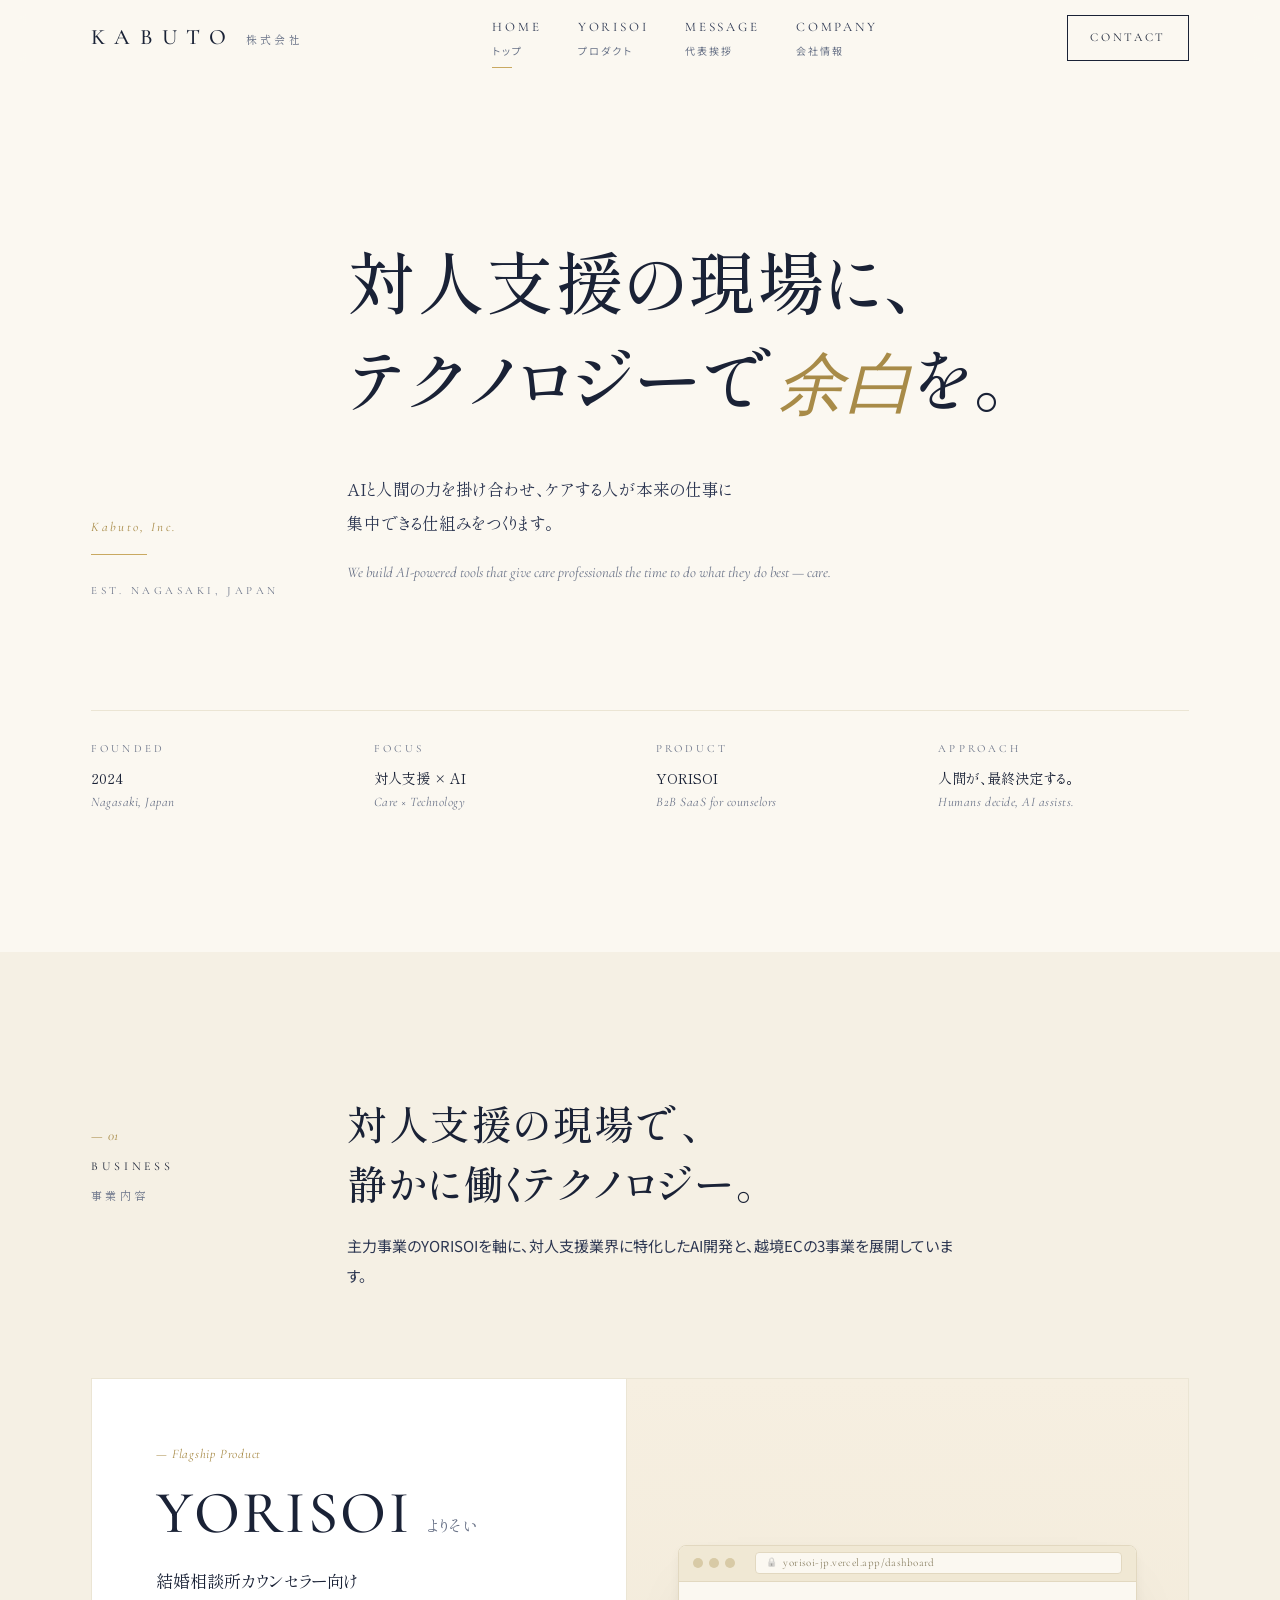
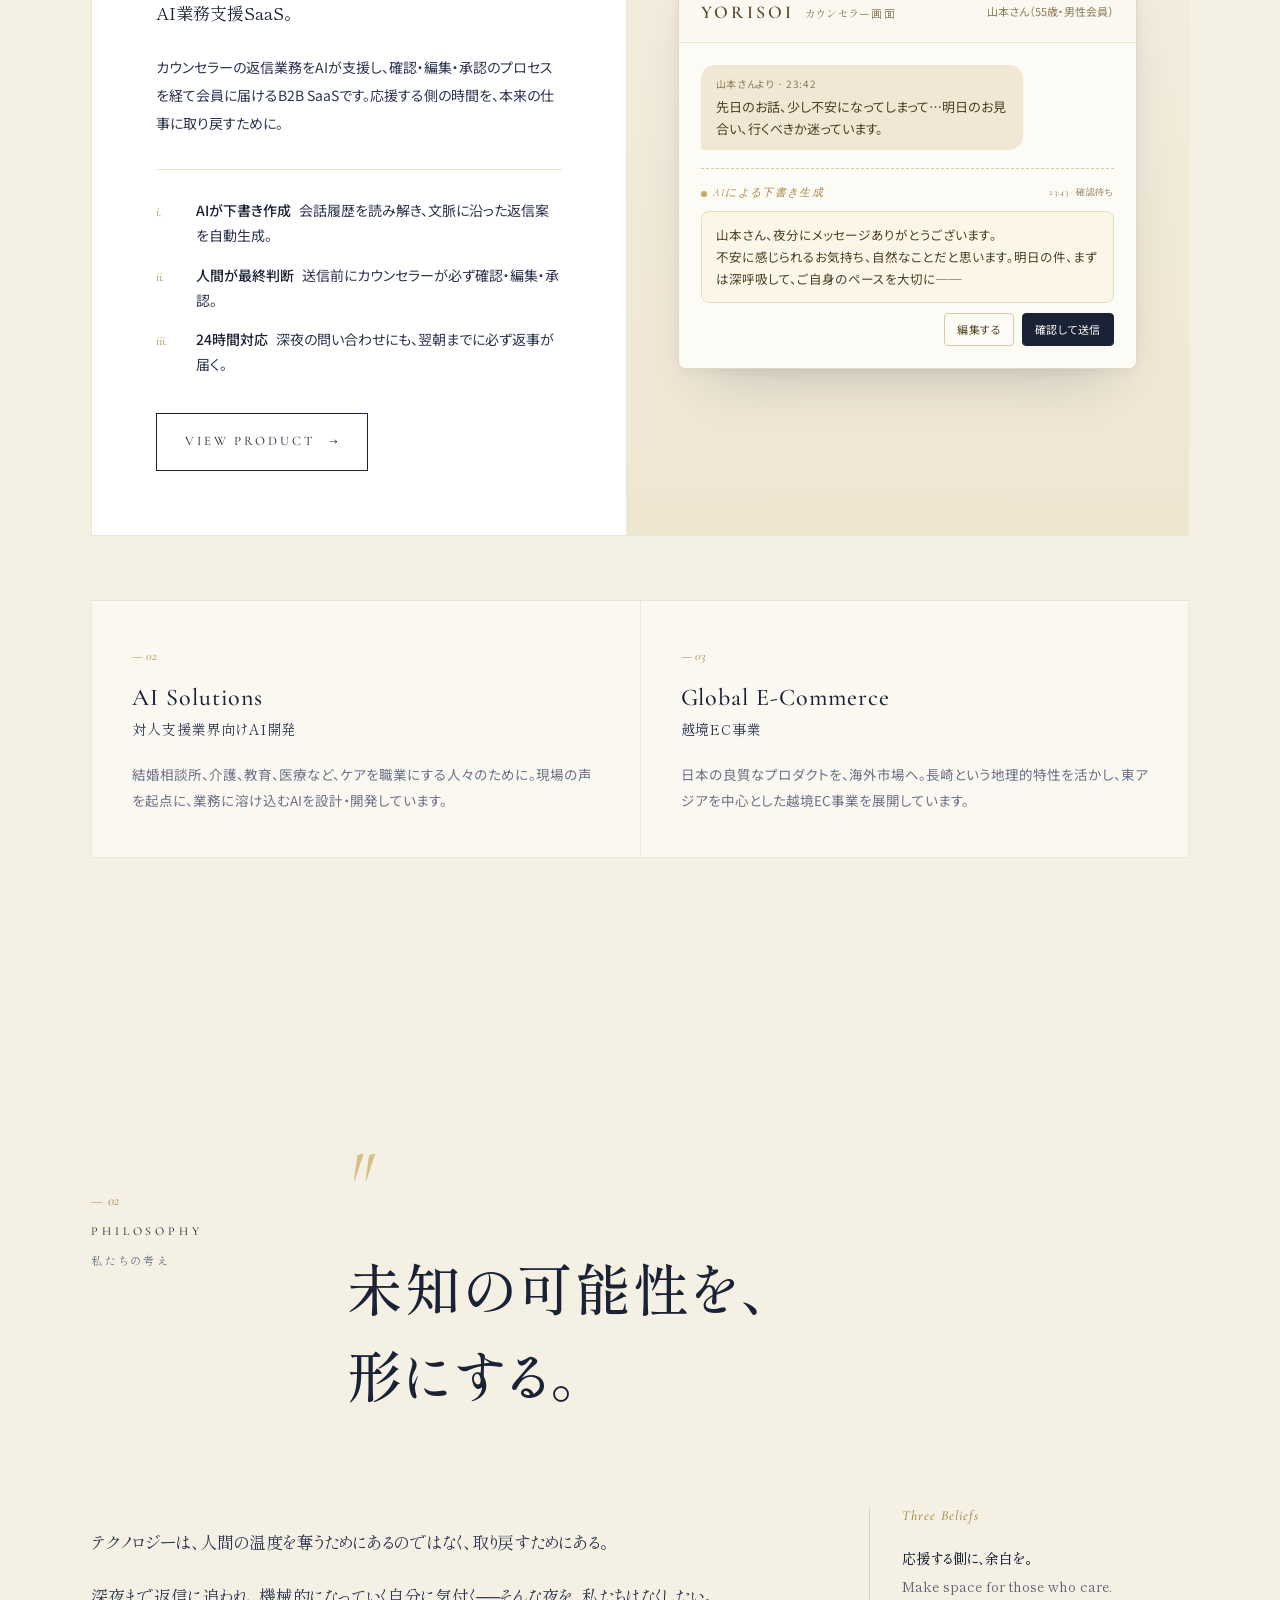
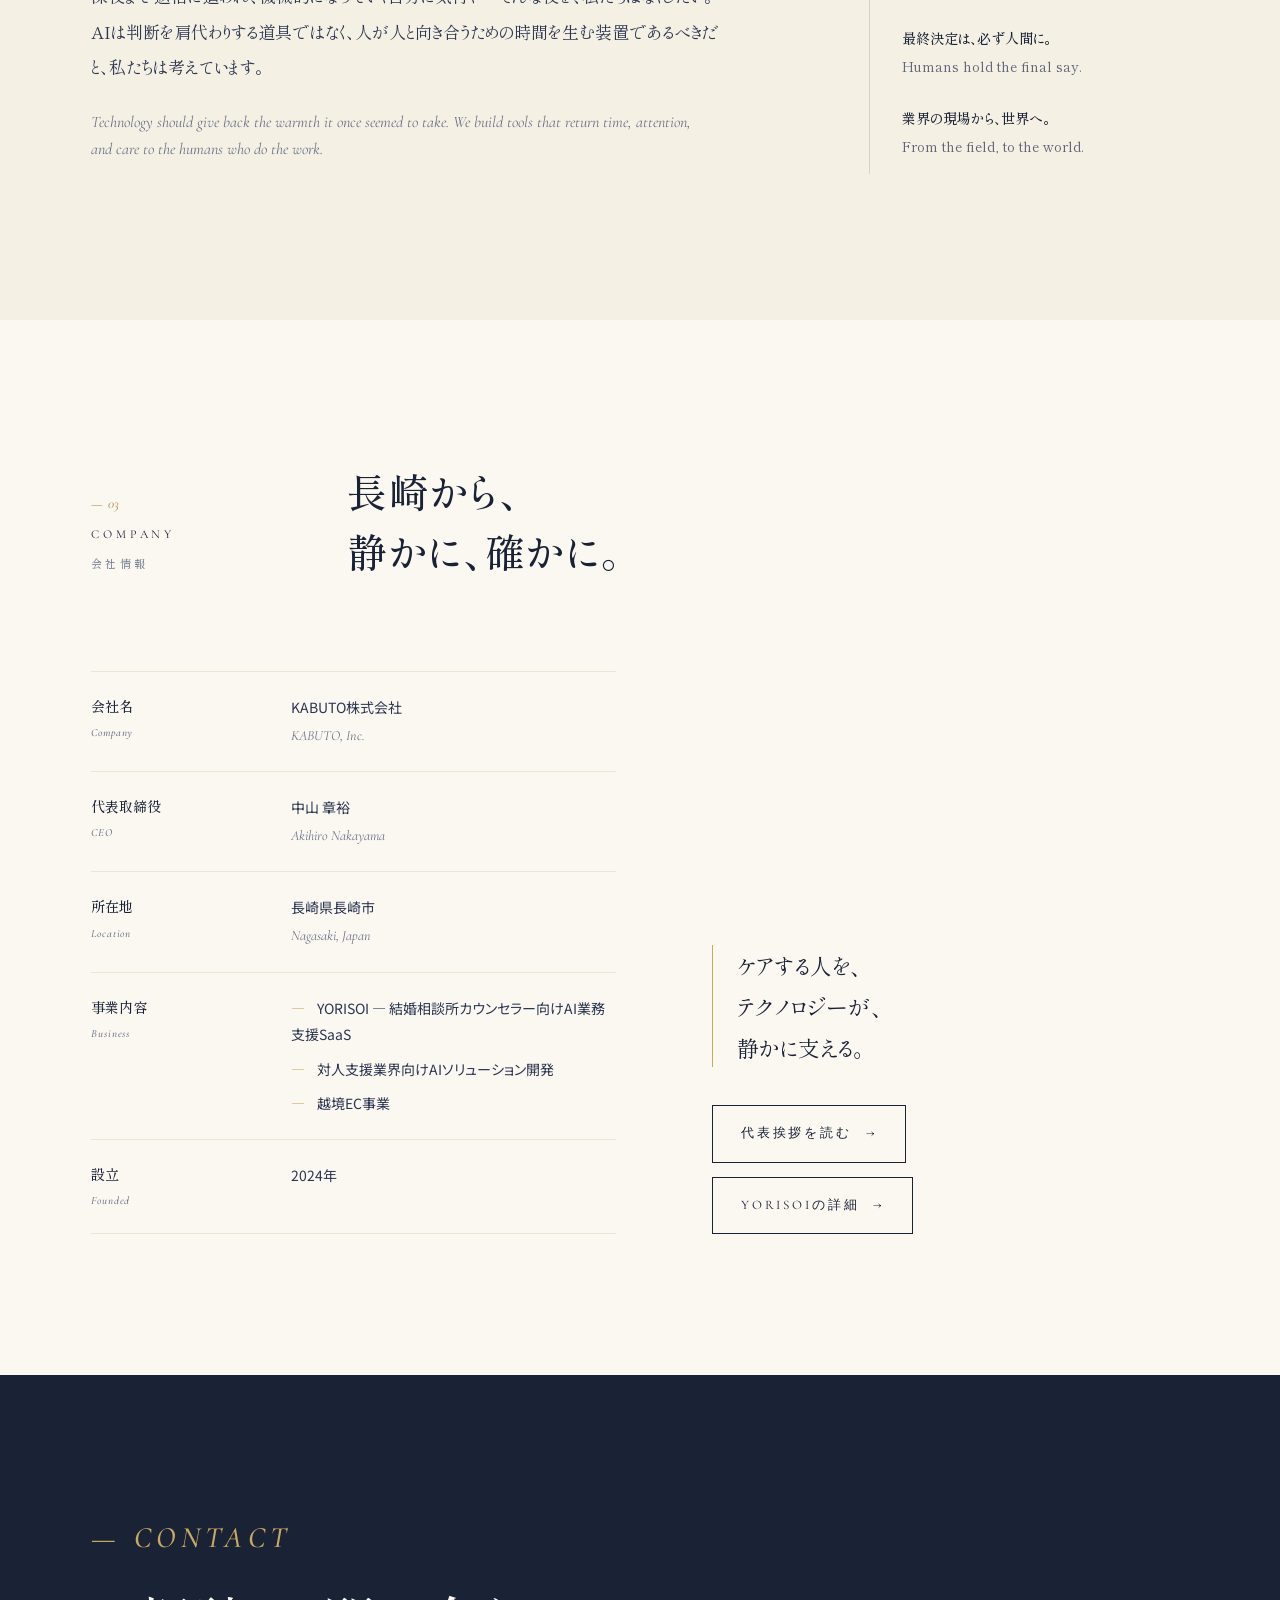
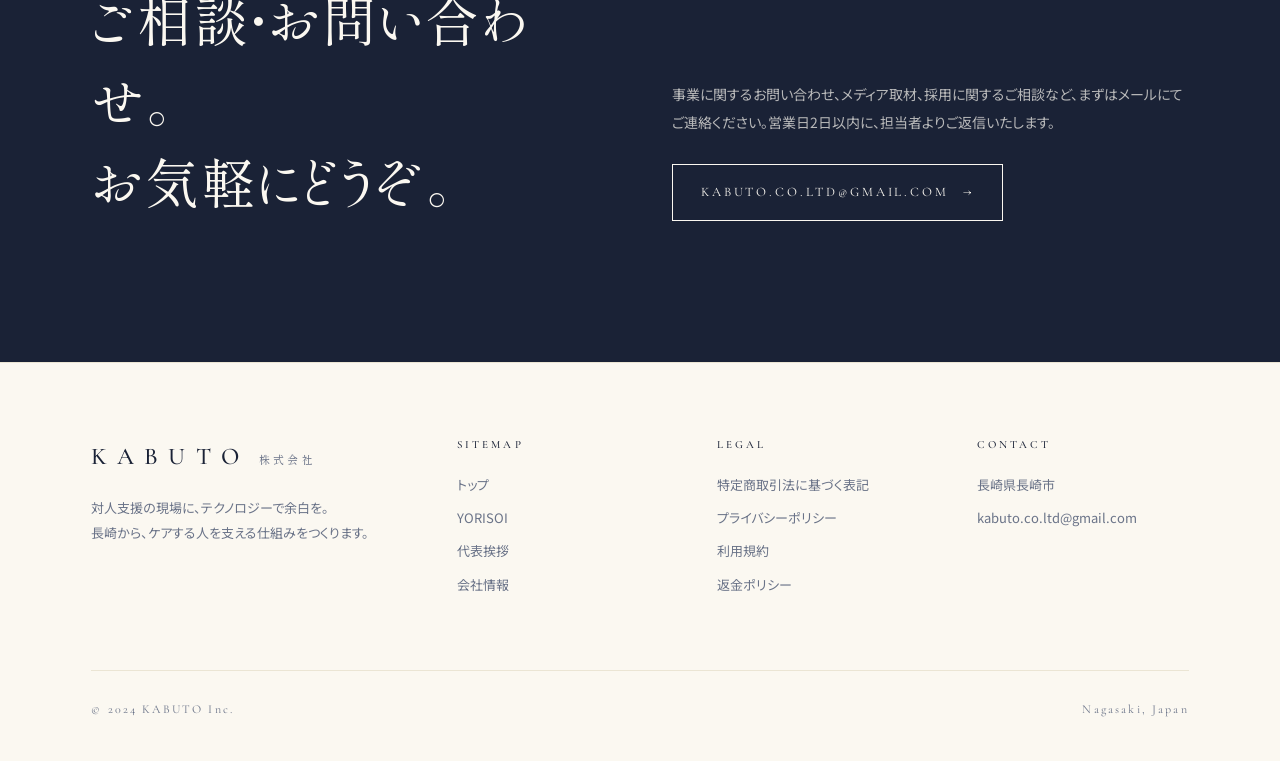
==== commit 729dcd05: "Redesign: new design system with shared styles.css + partials.js - Add styles.css (beige/navy/gold t" ====
--- a/index.html
+++ b/index.html
@@ -1,859 +1,842 @@
-<!DOCTYPE html>
+<!doctype html>
 <html lang="ja">
 <head>
-  <meta charset="UTF-8">
-  <meta name="viewport" content="width=device-width, initial-scale=1.0">
-  <title>KABUTO株式会社 — 対人支援の現場に、テクノロジーで余白を。</title>
-  <meta name="description" content="KABUTO株式会社は、AIと人間の力を掛け合わせ、ケアする人が本来の仕事に集中できる仕組みをつくる、長崎発のテクノロジー企業です。">
-  <link rel="preconnect" href="https://fonts.googleapis.com">
-  <link rel="preconnect" href="https://fonts.gstatic.com" crossorigin>
-  <link href="https://fonts.googleapis.com/css2?family=Cormorant+Garamond:ital,wght@0,400;0,500;0,600;1,400;1,500;1,600&family=Inter:wght@400;500&family=Noto+Sans+JP:wght@300;400;500&family=Shippori+Mincho:wght@400;500;600;700&display=swap" rel="stylesheet">
-  <style>
-    /* =========================================================
-       KABUTO Corporate — shared tokens & base
-       Tone: quiet, restrained, Toranomon-Hills-style Japanese
-       corporate. Navy + warm beige on off-white.
-       ========================================================= */
-    :root {
-      --bg:           #fbf8f1;
-      --bg-alt:       #f5f0e4;
-      --paper:        #ffffff;
-      --ink:          #1a2236;
-      --ink-2:        #2c3651;
-      --ink-mute:     #6a7388;
-      --rule:         #d9d2c1;
-      --rule-soft:    #ebe5d4;
-      --accent:       #c9a961;
-      --accent-deep:  #a88b48;
-      --accent-soft:  #e8dcb8;
-      --serif-jp: "Shippori Mincho", "Hiragino Mincho ProN", "YuMincho", "Yu Mincho", "Noto Serif JP", serif;
-      --sans-jp:  "Noto Sans JP", "Hiragino Kaku Gothic ProN", "Yu Gothic", "Meiryo", sans-serif;
-      --serif-en: "Cormorant Garamond", "EB Garamond", Georgia, serif;
-      --sans-en:  "Inter", -apple-system, BlinkMacSystemFont, "Helvetica Neue", Arial, sans-serif;
-      --max: 1200px;
-      --gutter: clamp(20px, 4vw, 56px);
-      --s-1: 4px;  --s-2: 8px;   --s-3: 12px; --s-4: 16px; --s-5: 24px;
-      --s-6: 32px; --s-7: 48px;  --s-8: 64px; --s-9: 96px; --s-10: 128px; --s-11: 160px;
-    }
-
-    * { box-sizing: border-box; }
-
-    html, body {
-      margin: 0; padding: 0;
-      background: var(--bg);
-      color: var(--ink);
-      font-family: var(--sans-jp);
-      font-size: 16px;
-      line-height: 1.8;
-      -webkit-font-smoothing: antialiased;
-      text-rendering: optimizeLegibility;
-      font-feature-settings: "palt" 1;
-    }
-
-    a { color: inherit; text-decoration: none; }
-    img { max-width: 100%; display: block; }
-    h1, h2, h3, h4 { margin: 0; font-weight: 500; line-height: 1.3; }
-    p { margin: 0; }
-    ul, ol { list-style: none; padding: 0; margin: 0; }
-
-    /* ─── TYPE ─── */
-    .h-display {
-      font-family: var(--serif-jp);
-      font-weight: 500;
-      font-size: clamp(34px, 5.4vw, 68px);
-      line-height: 1.45;
-      letter-spacing: 0.02em;
-      color: var(--ink);
-    }
-    .h-section {
-      font-family: var(--serif-jp);
-      font-weight: 500;
-      font-size: clamp(26px, 3.4vw, 40px);
-      line-height: 1.5;
-      letter-spacing: 0.04em;
-    }
-    .h-en {
-      font-family: var(--serif-en);
-      font-weight: 500;
-      font-style: italic;
-      font-size: clamp(22px, 2.4vw, 30px);
-      line-height: 1.3;
-      letter-spacing: 0.01em;
-      color: var(--ink-2);
-    }
-    .body-jp {
-      font-family: var(--sans-jp);
-      font-size: 15px;
-      line-height: 2;
-      color: var(--ink-2);
-    }
-    .body-en {
-      font-family: var(--serif-en);
-      font-style: italic;
-      font-size: 16px;
-      line-height: 1.7;
-      color: var(--ink-mute);
-    }
-    .lead {
-      font-family: var(--serif-jp);
-      font-size: clamp(17px, 1.5vw, 20px);
-      line-height: 2;
-      color: var(--ink-2);
-    }
-    .eyebrow {
-      font-family: var(--serif-en);
-      font-style: italic;
-      font-weight: 400;
-      letter-spacing: 0.18em;
-      font-size: 13px;
-      color: var(--accent-deep);
-      text-transform: uppercase;
-      display: inline-flex;
-      align-items: center;
-      gap: 12px;
-    }
-    .eyebrow::before {
-      content: "";
-      width: 28px;
-      height: 1px;
-      background: var(--accent);
-      display: inline-block;
-    }
-    .quote-mark {
-      font-family: var(--serif-en);
-      font-size: 80px;
-      line-height: 1;
-      color: var(--accent-soft);
-      display: block;
-      margin-bottom: -16px;
-    }
-
-    /* ─── LAYOUT ─── */
-    .container {
-      max-width: var(--max);
-      margin: 0 auto;
-      padding-left: var(--gutter);
-      padding-right: var(--gutter);
-    }
-    .section {
-      padding: clamp(80px, 11vw, 160px) 0;
-      position: relative;
-    }
-    .section-band { background: var(--bg-alt); }
-    .section-paper { background: var(--paper); }
-    .section-head {
-      display: grid;
-      grid-template-columns: 200px 1fr;
-      gap: 56px;
-      margin-bottom: 72px;
-      align-items: baseline;
-    }
-    .section-head .meta { display: flex; flex-direction: column; gap: 8px; }
-    .section-head .meta .num {
-      font-family: var(--serif-en); font-style: italic;
-      font-size: 14px; color: var(--accent-deep); letter-spacing: 0.05em;
-    }
-    .section-head .meta .lab {
-      font-family: var(--serif-en); font-size: 12px;
-      letter-spacing: 0.32em; text-transform: uppercase; color: var(--ink);
-    }
-    .section-head .meta .lab-jp {
-      font-family: var(--serif-jp); font-size: 11px;
-      letter-spacing: 0.3em; color: var(--ink-mute);
-    }
-    .section-head .heading h2 { margin-bottom: 18px; }
-    .vrule { width: 1px; background: var(--rule); height: 56px; margin: 0 auto; }
-
-    /* ─── HEADER ─── */
-    .site-header {
-      position: sticky; top: 0; z-index: 50;
-      background: rgba(251, 248, 241, 0.88);
-      backdrop-filter: saturate(140%) blur(12px);
-      -webkit-backdrop-filter: saturate(140%) blur(12px);
-      border-bottom: 1px solid transparent;
-      transition: border-color .3s ease;
-    }
-    .site-header.is-scrolled { border-bottom-color: var(--rule-soft); }
-    .nav {
-      display: flex; align-items: center;
-      justify-content: space-between; height: 76px;
-    }
-    .brand { display: flex; align-items: baseline; gap: 10px; }
-    .brand-mark {
-      font-family: var(--serif-en); font-weight: 500;
-      font-size: 22px; letter-spacing: 0.42em; color: var(--ink);
-    }
-    .brand-jp {
-      font-family: var(--serif-jp); font-size: 11px;
-      letter-spacing: 0.3em; color: var(--ink-mute);
-    }
-    .nav-links { display: flex; align-items: center; gap: 36px; }
-    .nav-links a {
-      font-family: var(--serif-en); font-size: 13px;
-      letter-spacing: 0.22em; color: var(--ink-2); text-transform: uppercase;
-      position: relative; padding: 6px 0; transition: color .25s;
-    }
-    .nav-links a small {
-      display: block; font-family: var(--sans-jp); font-size: 10px;
-      letter-spacing: 0.2em; color: var(--ink-mute); margin-top: 2px; text-transform: none;
-    }
-    .nav-links a:hover { color: var(--accent-deep); }
-    .nav-cta {
-      font-family: var(--serif-en); font-size: 12px;
-      letter-spacing: 0.22em; border: 1px solid var(--ink);
-      padding: 11px 22px; color: var(--ink); text-transform: uppercase;
-      transition: all .25s;
-    }
-    .nav-cta:hover { background: var(--ink); color: var(--bg); }
-
-    /* ─── BUTTONS ─── */
-    .btn {
-      display: inline-flex; align-items: center; gap: 14px;
-      padding: 16px 28px; font-family: var(--serif-en);
-      font-size: 13px; letter-spacing: 0.22em; text-transform: uppercase;
-      border: 1px solid var(--ink); color: var(--ink);
-      background: transparent; transition: all .3s ease; white-space: nowrap;
-    }
-    .btn .arr { transition: transform .3s ease; display: inline-block; }
-    .btn:hover { background: var(--ink); color: var(--bg); }
-    .btn:hover .arr { transform: translateX(4px); }
-    .btn-primary { background: var(--ink); color: var(--bg); }
-    .btn-primary:hover { background: var(--accent-deep); border-color: var(--accent-deep); }
-    .btn-ghost { border-color: transparent; padding-left: 0; }
-    .btn-ghost:hover { background: transparent; color: var(--accent-deep); }
-
-    /* ─── HERO ─── */
-    .hero {
-      padding-top: clamp(80px, 12vw, 160px);
-      padding-bottom: clamp(80px, 11vw, 140px);
-    }
-    .hero-grid {
-      display: grid; grid-template-columns: 200px 1fr;
-      gap: 56px; align-items: end;
-    }
-    .hero .meta { display: flex; flex-direction: column; gap: 14px; }
-    .hero .meta .label-en {
-      font-family: var(--serif-en); font-style: italic;
-      font-size: 13px; letter-spacing: 0.18em; color: var(--accent-deep);
-    }
-    .hero .meta .stamp { width: 56px; height: 1px; background: var(--accent); }
-    .hero .meta .established {
-      font-family: var(--serif-en); font-size: 11px;
-      letter-spacing: 0.32em; color: var(--ink-mute);
-      text-transform: uppercase; margin-top: 12px;
-    }
-    .hero h1.h-display { margin-bottom: 36px; }
-    .hero h1 .accent {
-      color: var(--accent-deep); font-style: italic;
-      font-family: var(--serif-en); font-weight: 500;
-    }
-    .hero .sub-jp {
-      font-family: var(--serif-jp); font-size: clamp(15px, 1.3vw, 18px);
-      line-height: 2.05; color: var(--ink-2); max-width: 640px; margin: 0 0 20px;
-    }
-    .hero .sub-en {
-      font-family: var(--serif-en); font-style: italic;
-      font-size: clamp(14px, 1.15vw, 17px); line-height: 1.75;
-      color: var(--ink-mute); max-width: 620px;
-    }
-    .hero-meta-bar {
-      margin-top: clamp(60px, 9vw, 110px);
-      border-top: 1px solid var(--rule-soft); padding-top: 28px;
-      display: grid; grid-template-columns: repeat(4, 1fr); gap: 32px;
-    }
-    .hero-meta-bar .item .k {
-      font-family: var(--serif-en); font-size: 11px;
-      letter-spacing: 0.28em; color: var(--ink-mute);
-      text-transform: uppercase; margin-bottom: 8px;
-    }
-    .hero-meta-bar .item .v {
-      font-family: var(--serif-jp); font-size: 14px;
-      color: var(--ink); line-height: 1.6;
-    }
-    .hero-meta-bar .item .v em {
-      font-family: var(--serif-en); font-style: italic;
-      font-size: 13px; color: var(--ink-mute); display: block;
-      margin-top: 2px; letter-spacing: 0.04em;
-    }
-
-    /* ─── BUSINESS ─── */
-    .biz-yorisoi {
-      background: var(--paper); border: 1px solid var(--rule-soft);
-      display: grid; grid-template-columns: 1fr 1.05fr; overflow: hidden;
-    }
-    .biz-yorisoi .left {
-      padding: clamp(36px, 5vw, 72px); border-right: 1px solid var(--rule-soft);
-    }
-    .biz-yorisoi .num-tag {
-      font-family: var(--serif-en); font-style: italic;
-      font-size: 13px; letter-spacing: 0.06em;
-      color: var(--accent-deep); margin-bottom: 16px;
-    }
-    .biz-yorisoi .product-name {
-      display: flex; align-items: baseline; gap: 16px; margin-bottom: 22px;
-    }
-    .biz-yorisoi .product-name .en {
-      font-family: var(--serif-en); font-weight: 500;
-      font-size: clamp(40px, 5vw, 60px); letter-spacing: 0.04em;
-      color: var(--ink); line-height: 1;
-    }
-    .biz-yorisoi .product-name .jp {
-      font-family: var(--serif-jp); font-size: 16px;
-      color: var(--ink-mute); letter-spacing: 0.1em;
-    }
-    .biz-yorisoi .tag-line {
-      font-family: var(--serif-jp); font-size: 17px;
-      line-height: 1.9; color: var(--ink); margin-bottom: 24px;
-    }
-    .biz-yorisoi .desc {
-      font-family: var(--sans-jp); font-size: 14px;
-      line-height: 2; color: var(--ink-2); margin-bottom: 32px;
-    }
-    .biz-yorisoi .features {
-      display: grid; gap: 14px; margin-bottom: 36px;
-      border-top: 1px solid var(--rule-soft); padding-top: 28px;
-    }
-    .biz-yorisoi .features .f {
-      display: grid; grid-template-columns: 26px 1fr;
-      gap: 14px; align-items: baseline;
-      font-family: var(--sans-jp); font-size: 14px; color: var(--ink-2);
-    }
-    .biz-yorisoi .features .f span:first-child {
-      font-family: var(--serif-en); font-style: italic;
-      color: var(--accent-deep); font-size: 13px;
-    }
-    .biz-yorisoi .features .f b { font-weight: 500; color: var(--ink); margin-right: 8px; }
-    .biz-yorisoi .right {
-      background: linear-gradient(180deg, #f6efe1 0%, #efe6d2 100%);
-      padding: clamp(28px, 4vw, 56px);
-      display: flex; align-items: center; justify-content: center;
-    }
-
-    /* Browser mock */
-    .browser {
-      width: 100%; max-width: 540px;
-      background: #fbf8f1; border: 1px solid #e2d8c0;
-      box-shadow: 0 30px 60px -30px rgba(26,34,54,0.25), 0 4px 14px -4px rgba(26,34,54,0.08);
-      border-radius: 8px; overflow: hidden; font-family: var(--sans-jp);
-    }
-    .browser .bar {
-      height: 36px; background: #f0e8d4;
-      border-bottom: 1px solid #e2d8c0;
-      display: flex; align-items: center; padding: 0 14px; gap: 8px;
-    }
-    .browser .dots { display: flex; gap: 6px; }
-    .browser .dots i {
-      width: 10px; height: 10px; border-radius: 50%;
-      background: #d8caa6; display: inline-block;
-    }
-    .browser .url-bar {
-      margin-left: 12px; flex: 1;
-      background: #fbf8f1; border: 1px solid #e2d8c0;
-      border-radius: 4px; padding: 4px 12px;
-      font-size: 11px; color: var(--ink-mute); letter-spacing: 0.04em;
-    }
-    .browser .chat-ui { padding: 20px 16px; display: grid; gap: 12px; }
-    .chat-msg {
-      font-size: 13px; line-height: 1.7; color: var(--ink-2);
-    }
-    .chat-msg .sender {
-      font-size: 11px; color: var(--ink-mute); margin-bottom: 5px;
-      font-family: var(--serif-en); font-style: italic; letter-spacing: 0.04em;
-    }
-    .chat-bubble {
-      background: #fff; border: 1px solid #e2d8c0;
-      border-radius: 2px 8px 8px 8px; padding: 10px 14px;
-      font-size: 13px; color: var(--ink-2); line-height: 1.75;
-    }
-    .chat-ai { background: #f6efe1; border-color: #e4d5b0; }
-    .chat-label {
-      font-size: 10px; font-family: var(--serif-en); letter-spacing: 0.15em;
-      color: var(--accent-deep); text-transform: uppercase;
-      margin-bottom: 6px; display: flex; align-items: center; gap: 8px;
-    }
-    .chat-label::before { content: ""; width: 16px; height: 1px; background: var(--accent); display: inline-block; }
-    .chat-actions { display: flex; gap: 8px; margin-top: 10px; }
-    .chat-btn {
-      font-size: 11px; font-family: var(--serif-en); letter-spacing: 0.14em;
-      text-transform: uppercase; border: 1px solid #d8c9a0; padding: 7px 14px;
-      color: var(--ink); background: transparent; cursor: pointer;
-      transition: all .2s;
-    }
-    .chat-btn.primary { background: var(--ink); color: var(--bg); border-color: var(--ink); }
-
-    /* Small biz cards */
-    .biz-small {
-      margin-top: 64px; display: grid;
-      grid-template-columns: 1fr 1fr; gap: 1px;
-      background: var(--rule-soft); border: 1px solid var(--rule-soft);
-    }
-    .biz-small .card { background: var(--bg); padding: 44px 40px; }
-    .biz-small .card .num-tag {
-      font-family: var(--serif-en); font-style: italic;
-      font-size: 13px; color: var(--accent-deep); margin-bottom: 14px;
-    }
-    .biz-small .card h3 {
-      font-family: var(--serif-en); font-weight: 500;
-      font-size: 24px; letter-spacing: 0.04em; color: var(--ink); margin-bottom: 4px;
-    }
-    .biz-small .card .jp {
-      font-family: var(--serif-jp); font-size: 14px;
-      color: var(--ink-2); letter-spacing: 0.06em; margin-bottom: 18px;
-    }
-    .biz-small .card p {
-      font-family: var(--sans-jp); font-size: 13.5px;
-      line-height: 1.95; color: var(--ink-mute); margin: 0;
-    }
-
-    /* ─── PHILOSOPHY ─── */
-    .philosophy-grid {
-      display: grid; grid-template-columns: 1fr 320px; gap: 64px; align-items: start;
-    }
-    .philosophy-grid .aside {
-      border-left: 1px solid var(--rule); padding-left: 32px;
-    }
-    .philosophy-grid .aside h4 {
-      font-family: var(--serif-en); font-style: italic;
-      font-size: 14px; letter-spacing: 0.08em;
-      color: var(--accent-deep); margin-bottom: 18px;
-    }
-    .philosophy-grid .aside p {
-      font-family: var(--serif-jp); font-size: 14px;
-      line-height: 2; color: var(--ink-2);
-    }
-
-    /* ─── COMPANY ─── */
-    .company-grid { display: grid; grid-template-columns: 1.1fr 1fr; gap: 96px; }
-    .info-table { width: 100%; border-top: 1px solid var(--rule-soft); border-collapse: collapse; }
-    .info-table tr { border-bottom: 1px solid var(--rule-soft); }
-    .info-table th, .info-table td {
-      text-align: left; padding: 22px 0;
-      font-family: var(--sans-jp); font-size: 14px; vertical-align: top;
-    }
-    .info-table th {
-      width: 200px; font-weight: 500;
-      color: var(--ink); font-family: var(--serif-jp);
-    }
-    .info-table th em {
-      display: block; font-family: var(--serif-en); font-style: italic;
-      font-size: 11px; color: var(--ink-mute); margin-top: 4px; letter-spacing: 0.08em;
-    }
-    .info-table td { color: var(--ink-2); line-height: 1.9; }
-    .info-table td .biz-list { list-style: none; padding: 0; margin: 0; display: grid; gap: 8px; }
-    .info-table td .biz-list li::before { content: "—"; color: var(--accent); margin-right: 12px; }
-
-    .company-intro .rep-link {
-      display: inline-flex; align-items: center; gap: 12px;
-      margin-top: 32px; padding: 18px 0;
-      border-top: 1px solid var(--rule-soft);
-    }
-    .company-intro .rep-link .rep-name {
-      font-family: var(--serif-jp); font-size: 13px; color: var(--ink);
-    }
-    .company-intro .rep-link .rep-title {
-      font-family: var(--serif-en); font-style: italic;
-      font-size: 12px; color: var(--ink-mute); margin-top: 2px; display: block;
-    }
-    .company-intro .rep-link .arr {
-      font-family: var(--serif-en); color: var(--accent-deep);
-      font-size: 18px; transition: transform .2s;
-    }
-    .company-intro .rep-link:hover .arr { transform: translateX(4px); }
-
-    /* ─── CONTACT ─── */
-    .contact { background: var(--ink); color: var(--bg); }
-    .contact .container {
-      display: grid; grid-template-columns: 1fr 1fr;
-      gap: 64px; align-items: end;
-    }
-    .contact h2 {
-      font-family: var(--serif-jp); font-weight: 400;
-      color: var(--bg); font-size: clamp(34px, 4.4vw, 54px);
-      line-height: 1.5; letter-spacing: 0.04em;
-    }
-    .contact h2 em {
-      font-family: var(--serif-en); font-style: italic;
-      color: var(--accent); font-size: 0.55em; display: block;
-      margin-bottom: 18px; letter-spacing: 0.18em;
-      text-transform: uppercase; font-weight: 500;
-    }
-    .contact .right p {
-      font-family: var(--sans-jp); font-size: 14px;
-      line-height: 2; color: rgba(251,248,241,0.7); margin: 0 0 28px;
-    }
-    .contact .btn { border-color: var(--bg); color: var(--bg); }
-    .contact .btn:hover {
-      background: var(--accent); border-color: var(--accent); color: var(--ink);
-    }
-
-    /* ─── FOOTER ─── */
-    .site-footer {
-      border-top: 1px solid var(--rule-soft);
-      background: var(--bg); padding: 72px 0 40px;
-      font-family: var(--sans-jp); font-size: 13px; color: var(--ink-mute);
-    }
-    .footer-grid {
-      display: grid; grid-template-columns: 1.5fr 1fr 1fr 1fr;
-      gap: 48px; align-items: start;
-    }
-    .footer-brand .brand-mark { font-size: 24px; }
-    .footer-brand p { margin: 18px 0 0; line-height: 1.9; max-width: 340px; }
-    .footer-col h5 {
-      font-family: var(--serif-en); font-weight: 500; font-size: 11px;
-      letter-spacing: 0.28em; color: var(--ink);
-      text-transform: uppercase; margin: 0 0 18px;
-    }
-    .footer-col ul { list-style: none; padding: 0; margin: 0; }
-    .footer-col li { margin-bottom: 10px; }
-    .footer-col a:hover { color: var(--accent-deep); }
-    .footer-bottom {
-      margin-top: 64px; padding-top: 28px;
-      border-top: 1px solid var(--rule-soft);
-      display: flex; justify-content: space-between; align-items: center;
-      font-family: var(--serif-en); font-size: 12px;
-      letter-spacing: 0.18em; color: var(--ink-mute);
-    }
-    .footer-bottom a { transition: color .2s; }
-    .footer-bottom a:hover { color: var(--accent-deep); }
-
-    /* ─── RESPONSIVE ─── */
-    @media (max-width: 880px) {
-      .nav-links { display: none; }
-      .section-head { grid-template-columns: 1fr; gap: 24px; margin-bottom: 48px; }
-      .footer-grid { grid-template-columns: 1fr 1fr; gap: 40px; }
-    }
-    @media (max-width: 640px) {
-      .hero-grid { grid-template-columns: 1fr; gap: 32px; }
-      .hero .meta { flex-direction: row; align-items: center; }
-      .hero .meta .established { display: none; }
-      .hero-meta-bar { grid-template-columns: 1fr 1fr; }
-      .biz-yorisoi { grid-template-columns: 1fr; }
-      .biz-yorisoi .right { display: none; }
-      .biz-small { grid-template-columns: 1fr; }
-      .philosophy-grid { grid-template-columns: 1fr; }
-      .philosophy-grid .aside { border-left: 0; border-top: 1px solid var(--rule); padding-left: 0; padding-top: 24px; }
-      .company-grid { grid-template-columns: 1fr; gap: 48px; }
-      .contact .container { grid-template-columns: 1fr; gap: 32px; }
-      .footer-grid { grid-template-columns: 1fr; }
-      .footer-bottom { flex-direction: column; gap: 14px; align-items: flex-start; }
-    }
-  </style>
+<meta charset="utf-8" />
+<meta name="viewport" content="width=device-width, initial-scale=1" />
+<title>KABUTO株式会社 — 対人支援の現場に、テクノロジーで余白を。</title>
+<meta name="description" content="KABUTO株式会社は、AIと人間の力を掛け合わせ、ケアする人が本来の仕事に集中できる仕組みをつくる、長崎発のテクノロジー企業です。" />
+<link rel="preconnect" href="https://fonts.googleapis.com">
+<link rel="preconnect" href="https://fonts.gstatic.com" crossorigin>
+<link href="https://fonts.googleapis.com/css2?family=Cormorant+Garamond:ital,wght@0,400;0,500;0,600;1,400;1,500&family=Shippori+Mincho:wght@400;500;600;700&family=Noto+Sans+JP:wght@300;400;500;600&family=Inter:wght@400;500&display=swap" rel="stylesheet">
+<link rel="stylesheet" href="styles.css" />
+<style>
+  /* =============== Page-local: index =============== */
+
+  /* ---- Hero ---- */
+  .hero {
+    padding-top: clamp(80px, 12vw, 160px);
+    padding-bottom: clamp(80px, 11vw, 140px);
+    position: relative;
+    overflow: hidden;
+  }
+  .hero-grid {
+    display: grid;
+    grid-template-columns: 200px 1fr;
+    gap: 56px;
+    align-items: end;
+  }
+  .hero .meta { display: flex; flex-direction: column; gap: 14px; }
+  .hero .meta .label-en {
+    font-family: var(--serif-en);
+    font-style: italic;
+    font-size: 13px;
+    letter-spacing: 0.18em;
+    color: var(--accent-deep);
+  }
+  .hero .meta .stamp {
+    width: 56px; height: 1px; background: var(--accent);
+  }
+  .hero .meta .established {
+    font-family: var(--serif-en);
+    font-size: 11px;
+    letter-spacing: 0.32em;
+    color: var(--ink-mute);
+    text-transform: uppercase;
+    margin-top: 12px;
+  }
+  .hero h1.h-display {
+    margin-bottom: 36px;
+  }
+  .hero h1 .accent { color: var(--accent-deep); font-style: italic; font-family: var(--serif-en); font-weight: 500; }
+  .hero .sub-jp {
+    font-family: var(--serif-jp);
+    font-size: clamp(15px, 1.3vw, 18px);
+    line-height: 2.05;
+    color: var(--ink-2);
+    max-width: 640px;
+    margin: 0 0 20px;
+  }
+  .hero .sub-en {
+    font-family: var(--serif-en);
+    font-style: italic;
+    font-size: clamp(14px, 1.15vw, 17px);
+    line-height: 1.75;
+    color: var(--ink-mute);
+    max-width: 620px;
+  }
+  .hero-meta-bar {
+    margin-top: clamp(60px, 9vw, 110px);
+    border-top: 1px solid var(--rule-soft);
+    padding-top: 28px;
+    display: grid;
+    grid-template-columns: repeat(4, 1fr);
+    gap: 32px;
+  }
+  .hero-meta-bar .item .k {
+    font-family: var(--serif-en);
+    font-size: 11px;
+    letter-spacing: 0.28em;
+    color: var(--ink-mute);
+    text-transform: uppercase;
+    margin-bottom: 8px;
+  }
+  .hero-meta-bar .item .v {
+    font-family: var(--serif-jp);
+    font-size: 14px;
+    color: var(--ink);
+    line-height: 1.6;
+  }
+  .hero-meta-bar .item .v em {
+    font-family: var(--serif-en);
+    font-style: italic;
+    font-size: 13px;
+    color: var(--ink-mute);
+    display: block;
+    margin-top: 2px;
+    letter-spacing: 0.04em;
+  }
+
+  /* ---- Business ---- */
+  .biz-yorisoi {
+    background: var(--paper);
+    border: 1px solid var(--rule-soft);
+    display: grid;
+    grid-template-columns: 1fr 1.05fr;
+    overflow: hidden;
+  }
+  .biz-yorisoi .left {
+    padding: clamp(36px, 5vw, 72px);
+    border-right: 1px solid var(--rule-soft);
+  }
+  .biz-yorisoi .num-tag {
+    font-family: var(--serif-en);
+    font-style: italic;
+    font-size: 13px;
+    letter-spacing: 0.06em;
+    color: var(--accent-deep);
+    margin-bottom: 16px;
+  }
+  .biz-yorisoi .product-name {
+    display: flex;
+    align-items: baseline;
+    gap: 16px;
+    margin-bottom: 22px;
+  }
+  .biz-yorisoi .product-name .en {
+    font-family: var(--serif-en);
+    font-weight: 500;
+    font-size: clamp(40px, 5vw, 60px);
+    letter-spacing: 0.04em;
+    color: var(--ink);
+    line-height: 1;
+  }
+  .biz-yorisoi .product-name .jp {
+    font-family: var(--serif-jp);
+    font-size: 16px;
+    color: var(--ink-mute);
+    letter-spacing: 0.1em;
+  }
+  .biz-yorisoi .tag-line {
+    font-family: var(--serif-jp);
+    font-size: 17px;
+    line-height: 1.9;
+    color: var(--ink);
+    margin-bottom: 24px;
+  }
+  .biz-yorisoi .desc {
+    font-family: var(--sans-jp);
+    font-size: 14px;
+    line-height: 2;
+    color: var(--ink-2);
+    margin-bottom: 32px;
+  }
+  .biz-yorisoi .features {
+    display: grid;
+    gap: 14px;
+    margin-bottom: 36px;
+    border-top: 1px solid var(--rule-soft);
+    padding-top: 28px;
+  }
+  .biz-yorisoi .features .f {
+    display: grid;
+    grid-template-columns: 26px 1fr;
+    gap: 14px;
+    align-items: baseline;
+    font-family: var(--sans-jp);
+    font-size: 14px;
+    color: var(--ink-2);
+  }
+  .biz-yorisoi .features .f span:first-child {
+    font-family: var(--serif-en);
+    font-style: italic;
+    color: var(--accent-deep);
+    font-size: 13px;
+  }
+  .biz-yorisoi .features .f b {
+    font-weight: 500;
+    color: var(--ink);
+    margin-right: 8px;
+  }
+
+  /* product mock — chat */
+  .biz-yorisoi .right {
+    background: linear-gradient(180deg, #f6efe1 0%, #efe6d2 100%);
+    padding: clamp(28px, 4vw, 56px);
+    display: flex;
+    align-items: center;
+    justify-content: center;
+  }
+  .browser {
+    width: 100%;
+    max-width: 540px;
+    background: #fbf8f1;
+    border: 1px solid #e2d8c0;
+    box-shadow: 0 30px 60px -30px rgba(26,34,54,0.25),
+                0 4px 14px -4px rgba(26,34,54,0.08);
+    border-radius: 8px;
+    overflow: hidden;
+    font-family: var(--sans-jp);
+  }
+  .browser .bar {
+    height: 36px;
+    background: #f0e8d4;
+    border-bottom: 1px solid #e2d8c0;
+    display: flex;
+    align-items: center;
+    padding: 0 14px;
+    gap: 8px;
+  }
+  .browser .dots { display: flex; gap: 6px; }
+  .browser .dots i {
+    width: 10px; height: 10px; border-radius: 50%;
+    background: #d8caa6; display: inline-block;
+  }
+  .browser .url {
+    margin-left: 12px;
+    flex: 1;
+    background: #fbf8f1;
+    border: 1px solid #e2d8c0;
+    border-radius: 4px;
+    height: 22px;
+    display: flex;
+    align-items: center;
+    padding: 0 10px;
+    font-family: var(--serif-en);
+    font-size: 11px;
+    color: #8b8164;
+    letter-spacing: 0.04em;
+  }
+  .browser .url::before {
+    content: "🔒";
+    font-size: 9px;
+    margin-right: 6px;
+    filter: grayscale(1);
+    opacity: 0.5;
+  }
+  .browser .app-head {
+    padding: 14px 22px;
+    border-bottom: 1px solid #ece2c9;
+    display: flex;
+    align-items: center;
+    justify-content: space-between;
+    background: #fbf8f1;
+  }
+  .browser .app-head .brand-y {
+    display: flex;
+    align-items: baseline;
+    gap: 10px;
+  }
+  .browser .app-head .brand-y .y-en {
+    font-family: var(--serif-en);
+    font-weight: 600;
+    font-size: 18px;
+    letter-spacing: 0.18em;
+    color: #5b4a2a;
+  }
+  .browser .app-head .brand-y .y-jp {
+    font-family: var(--serif-jp);
+    font-size: 11px;
+    color: #8b7a55;
+    letter-spacing: 0.16em;
+  }
+  .browser .app-head .who {
+    font-size: 11px;
+    color: #8b7a55;
+    font-family: var(--sans-jp);
+  }
+  .browser .chat {
+    padding: 22px;
+    display: flex;
+    flex-direction: column;
+    gap: 14px;
+    background: #fdfbf5;
+    min-height: 280px;
+  }
+  .msg {
+    max-width: 78%;
+    padding: 11px 15px;
+    font-size: 13px;
+    line-height: 1.65;
+    border-radius: 14px;
+    font-family: var(--sans-jp);
+  }
+  .msg.member {
+    background: #f0e8d4;
+    color: #4d3f23;
+    border-bottom-left-radius: 4px;
+    align-self: flex-start;
+  }
+  .msg.member .who {
+    display: block;
+    font-size: 10px;
+    color: #8b7a55;
+    margin-bottom: 4px;
+    letter-spacing: 0.06em;
+  }
+  .msg.counselor {
+    background: #1a2236;
+    color: #fbf8f1;
+    border-bottom-right-radius: 4px;
+    align-self: flex-end;
+  }
+  .draft-panel {
+    margin: 4px 0 0;
+    border-top: 1px dashed #d8caa6;
+    padding-top: 14px;
+    font-family: var(--sans-jp);
+  }
+  .draft-panel .draft-head {
+    display: flex;
+    align-items: center;
+    justify-content: space-between;
+    margin-bottom: 8px;
+  }
+  .draft-panel .draft-head .lbl {
+    font-family: var(--serif-en);
+    font-style: italic;
+    font-size: 11px;
+    letter-spacing: 0.12em;
+    color: #a88b48;
+    white-space: nowrap;
+  }
+  .draft-panel .draft-head .lbl .dot {
+    display: inline-block; width: 6px; height: 6px; border-radius: 50%;
+    background: #c9a961; margin-right: 6px; vertical-align: middle;
+  }
+  .draft-panel .draft-head .ts {
+    font-size: 9px;
+    color: #8b7a55;
+    font-family: var(--serif-en);
+    letter-spacing: 0.04em;
+    white-space: nowrap;
+    margin-left: 12px;
+  }
+  .draft-box {
+    background: #fbf6e8;
+    border: 1px solid #e8dcb8;
+    border-radius: 8px;
+    padding: 12px 14px;
+    font-size: 12.5px;
+    line-height: 1.75;
+    color: #4d3f23;
+  }
+  .draft-actions {
+    display: flex;
+    gap: 8px;
+    margin-top: 10px;
+    justify-content: flex-end;
+  }
+  .draft-actions .a {
+    font-family: var(--sans-jp);
+    font-size: 11px;
+    padding: 6px 12px;
+    border-radius: 4px;
+    border: 1px solid #d8caa6;
+    color: #5b4a2a;
+    background: transparent;
+    letter-spacing: 0.04em;
+    white-space: nowrap;
+  }
+  .draft-actions .a.primary {
+    background: #1a2236;
+    color: #fbf8f1;
+    border-color: #1a2236;
+  }
+
+  /* small biz cards */
+  .biz-small {
+    margin-top: 64px;
+    display: grid;
+    grid-template-columns: 1fr 1fr;
+    gap: 1px;
+    background: var(--rule-soft);
+    border: 1px solid var(--rule-soft);
+  }
+  .biz-small .card {
+    background: var(--bg);
+    padding: 44px 40px;
+  }
+  .biz-small .card .num-tag {
+    font-family: var(--serif-en);
+    font-style: italic;
+    font-size: 13px;
+    color: var(--accent-deep);
+    margin-bottom: 14px;
+  }
+  .biz-small .card h3 {
+    font-family: var(--serif-en);
+    font-weight: 500;
+    font-size: 24px;
+    letter-spacing: 0.04em;
+    color: var(--ink);
+    margin-bottom: 4px;
+  }
+  .biz-small .card .jp {
+    font-family: var(--serif-jp);
+    font-size: 14px;
+    color: var(--ink-2);
+    letter-spacing: 0.06em;
+    margin-bottom: 18px;
+  }
+  .biz-small .card p {
+    font-family: var(--sans-jp);
+    font-size: 13.5px;
+    line-height: 1.95;
+    color: var(--ink-mute);
+    margin: 0;
+  }
+
+  /* ---- Philosophy ---- */
+  .philosophy {
+    background: var(--bg-alt);
+    text-align: left;
+  }
+  .philosophy .quote-mark {
+    font-family: var(--serif-en);
+    font-style: italic;
+    font-size: 80px;
+    color: var(--accent);
+    line-height: 1;
+    opacity: 0.7;
+  }
+  .philosophy h2 {
+    font-family: var(--serif-jp);
+    font-weight: 500;
+    font-size: clamp(32px, 4.4vw, 56px);
+    line-height: 1.55;
+    letter-spacing: 0.04em;
+    margin: 24px 0 48px;
+    max-width: 820px;
+  }
+  .philosophy .body-jp {
+    max-width: 640px;
+    font-family: var(--serif-jp);
+    font-size: 17px;
+    line-height: 2.1;
+    color: var(--ink-2);
+  }
+  .philosophy .body-en {
+    margin-top: 24px;
+    max-width: 600px;
+  }
+  .philosophy-grid {
+    display: grid;
+    grid-template-columns: 1fr 320px;
+    gap: 64px;
+    align-items: start;
+  }
+  .philosophy-grid .aside {
+    border-left: 1px solid var(--rule);
+    padding-left: 32px;
+  }
+  .philosophy-grid .aside h4 {
+    font-family: var(--serif-en);
+    font-style: italic;
+    font-size: 14px;
+    letter-spacing: 0.08em;
+    color: var(--accent-deep);
+    margin-bottom: 18px;
+  }
+  .philosophy-grid .aside p {
+    font-family: var(--serif-jp);
+    font-size: 14px;
+    line-height: 2;
+    color: var(--ink-2);
+  }
+
+  /* ---- Company ---- */
+  .company-grid {
+    display: grid;
+    grid-template-columns: 1.1fr 1fr;
+    gap: 96px;
+  }
+  .info-table {
+    width: 100%;
+    border-top: 1px solid var(--rule-soft);
+    border-collapse: collapse;
+  }
+  .info-table tr { border-bottom: 1px solid var(--rule-soft); }
+  .info-table th, .info-table td {
+    text-align: left;
+    padding: 22px 0;
+    font-family: var(--sans-jp);
+    font-size: 14px;
+    vertical-align: top;
+  }
+  .info-table th {
+    width: 200px;
+    font-weight: 500;
+    color: var(--ink);
+    font-family: var(--serif-jp);
+  }
+  .info-table th em {
+    display: block;
+    font-family: var(--serif-en);
+    font-style: italic;
+    font-size: 11px;
+    color: var(--ink-mute);
+    margin-top: 4px;
+    letter-spacing: 0.08em;
+  }
+  .info-table td {
+    color: var(--ink-2);
+    line-height: 1.9;
+  }
+  .info-table td .biz-list {
+    list-style: none; padding: 0; margin: 0;
+    display: grid; gap: 8px;
+  }
+  .info-table td .biz-list li::before {
+    content: "—";
+    color: var(--accent);
+    margin-right: 12px;
+  }
+  .company-cta {
+    align-self: end;
+    display: flex;
+    flex-direction: column;
+    gap: 14px;
+  }
+  .company-cta .pull {
+    font-family: var(--serif-jp);
+    font-size: 22px;
+    line-height: 1.85;
+    color: var(--ink);
+    margin-bottom: 24px;
+    border-left: 1px solid var(--accent);
+    padding-left: 24px;
+  }
+
+  /* ---- Contact ---- */
+  .contact {
+    background: var(--ink);
+    color: var(--bg);
+  }
+  .contact .container {
+    display: grid;
+    grid-template-columns: 1fr 1fr;
+    gap: 64px;
+    align-items: end;
+  }
+  .contact h2 {
+    font-family: var(--serif-jp);
+    font-weight: 400;
+    color: var(--bg);
+    font-size: clamp(34px, 4.4vw, 54px);
+    line-height: 1.5;
+    letter-spacing: 0.04em;
+  }
+  .contact h2 em {
+    font-family: var(--serif-en);
+    font-style: italic;
+    color: var(--accent);
+    font-size: 0.55em;
+    display: block;
+    margin-bottom: 18px;
+    letter-spacing: 0.18em;
+    text-transform: uppercase;
+    font-weight: 500;
+  }
+  .contact .right p {
+    font-family: var(--sans-jp);
+    font-size: 14px;
+    line-height: 2;
+    color: rgba(251,248,241,0.7);
+    margin: 0 0 28px;
+  }
+  .contact .btn {
+    border-color: var(--bg);
+    color: var(--bg);
+  }
+  .contact .btn:hover {
+    background: var(--accent);
+    border-color: var(--accent);
+    color: var(--ink);
+  }
+
+  /* ---- responsive ---- */
+  @media (max-width: 980px) {
+    .hero-grid { grid-template-columns: 1fr; gap: 32px; }
+    .biz-yorisoi { grid-template-columns: 1fr; }
+    .biz-yorisoi .left { border-right: 0; border-bottom: 1px solid var(--rule-soft); }
+    .biz-yorisoi .right { display: none; }
+    .biz-small { grid-template-columns: 1fr; }
+    .philosophy-grid { grid-template-columns: 1fr; }
+    .philosophy-grid .aside { border-left: 0; border-top: 1px solid var(--rule); padding-left: 0; padding-top: 24px; }
+    .company-grid { grid-template-columns: 1fr; gap: 48px; }
+    .contact .container { grid-template-columns: 1fr; gap: 32px; }
+    .hero-meta-bar { grid-template-columns: 1fr 1fr; }
+  }
+</style>
 </head>
 <body>
 
-  <!-- HEADER -->
-  <header class="site-header" id="site-header">
+<main>
+
+  <!-- =================== HERO =================== -->
+  <section class="hero">
     <div class="container">
-      <nav class="nav">
-        <a href="index.html" class="brand">
-          <span class="brand-mark">KABUTO</span>
-          <span class="brand-jp">株式会社</span>
-        </a>
-        <div class="nav-links">
-          <a href="#business">Services<small>事業内容</small></a>
-          <a href="yorisoi.html">YORISOI</a>
-          <a href="#company">About<small>会社情報</small></a>
-          <a href="representative.html">代表<small>Representative</small></a>
-        </div>
-        <a href="mailto:kabuto.co.ltd@gmail.com" class="nav-cta">Contact</a>
-      </nav>
+      <div class="hero-grid">
+        <aside class="meta">
+          <span class="label-en">Kabuto, Inc.</span>
+          <span class="stamp"></span>
+          <span class="established">Est. Nagasaki, Japan</span>
+        </aside>
+        <div>
+          <h1 class="h-display">対人支援の現場に、<br/>テクノロジーで<span class="accent">余白</span>を。</h1>
+          <p class="sub-jp">AIと人間の力を掛け合わせ、ケアする人が本来の仕事に<br/>集中できる仕組みをつくります。</p>
+          <p class="sub-en">We build AI-powered tools that give care professionals the time to do what they do best — care.</p>
+        </div>
+      </div>
+
+      <div class="hero-meta-bar">
+        <div class="item">
+          <div class="k">Founded</div>
+          <div class="v">2024<em>Nagasaki, Japan</em></div>
+        </div>
+        <div class="item">
+          <div class="k">Focus</div>
+          <div class="v">対人支援 × AI<em>Care × Technology</em></div>
+        </div>
+        <div class="item">
+          <div class="k">Product</div>
+          <div class="v">YORISOI<em>B2B SaaS for counselors</em></div>
+        </div>
+        <div class="item">
+          <div class="k">Approach</div>
+          <div class="v">人間が、最終決定する。<em>Humans decide, AI assists.</em></div>
+        </div>
+      </div>
     </div>
-  </header>
-
-  <main>
-
-    <!-- HERO -->
-    <section class="hero section">
-      <div class="container">
-        <div class="hero-grid">
-          <div class="meta">
-            <span class="label-en">Care × Technology</span>
-            <div class="stamp"></div>
-            <span class="eyebrow" style="font-size:11px;margin-top:0;">対人支援 × AI</span>
-            <span class="established">Est. 2024</span>
+  </section>
+
+  <!-- =================== BUSINESS =================== -->
+  <section class="section section-band" id="business">
+    <div class="container">
+      <div class="section-head">
+        <div class="meta">
+          <span class="num">— 01</span>
+          <span class="lab">Business</span>
+          <span class="lab-jp">事業内容</span>
+        </div>
+        <div class="heading">
+          <h2 class="h-section">対人支援の現場で、<br/>静かに働くテクノロジー。</h2>
+          <p class="body-jp" style="margin-top:18px;max-width:620px;">主力事業のYORISOIを軸に、対人支援業界に特化したAI開発と、越境ECの3事業を展開しています。</p>
+        </div>
+      </div>
+
+      <!-- YORISOI big card -->
+      <article class="biz-yorisoi">
+        <div class="left">
+          <div class="num-tag">— Flagship Product</div>
+          <div class="product-name">
+            <span class="en">YORISOI</span>
+            <span class="jp">よりそい</span>
           </div>
-          <div>
-            <h1 class="h-display">
-              対人支援の現場に、<br>テクノロジーで<span class="accent">余白</span>を。
-            </h1>
-            <p class="sub-jp">AIと人間の力を掛け合わせ、ケアする人が本来の仕事に<br>集中できる仕組みをつくります。</p>
-            <p class="sub-en">We build AI-powered tools that give care professionals<br>the time to do what they do best — care.</p>
+          <p class="tag-line">結婚相談所カウンセラー向け<br/>AI業務支援SaaS。</p>
+          <p class="desc">カウンセラーの返信業務をAIが支援し、確認・編集・承認のプロセスを経て会員に届けるB2B SaaSです。応援する側の時間を、本来の仕事に取り戻すために。</p>
+
+          <div class="features">
+            <div class="f"><span>i.</span><span><b>AIが下書き作成</b>会話履歴を読み解き、文脈に沿った返信案を自動生成。</span></div>
+            <div class="f"><span>ii.</span><span><b>人間が最終判断</b>送信前にカウンセラーが必ず確認・編集・承認。</span></div>
+            <div class="f"><span>iii.</span><span><b>24時間対応</b>深夜の問い合わせにも、翌朝までに必ず返事が届く。</span></div>
           </div>
-        </div>
-        <div class="hero-meta-bar">
-          <div class="item">
-            <div class="k">Founded</div>
-            <div class="v">2024年<em>Nagasaki, Japan</em></div>
-          </div>
-          <div class="item">
-            <div class="k">Flagship</div>
-            <div class="v">YORISOI<em>AI SaaS</em></div>
-          </div>
-          <div class="item">
-            <div class="k">Industry</div>
-            <div class="v">対人支援業界<em>Care sector</em></div>
-          </div>
-          <div class="item">
-            <div class="k">Model</div>
-            <div class="v">人間が、最終決定する。<em>Humans decide, AI assists.</em></div>
-          </div>
-        </div>
-      </div>
-    </section>
-
-    <!-- BUSINESS -->
-    <section class="section section-band" id="business">
-      <div class="container">
-        <div class="section-head">
-          <div class="meta">
-            <span class="num">— 01</span>
-            <span class="lab">Business</span>
-            <span class="lab-jp">事業内容</span>
-          </div>
-          <div class="heading">
-            <h2 class="h-section">主力事業のYORISOIを軸に、対人支援業界に特化したAI開発と、越境ECの3事業を展開しています。</h2>
-          </div>
-        </div>
-
-        <!-- YORISOI big card -->
-        <article class="biz-yorisoi">
-          <div class="left">
-            <div class="num-tag">— Flagship Product</div>
-            <div class="product-name">
-              <span class="en">YORISOI</span>
-              <span class="jp">よりそい</span>
+
+          <a href="yorisoi.html" class="btn">View Product <span class="arr">→</span></a>
+        </div>
+
+        <div class="right">
+          <!-- Browser-chrome chat mock -->
+          <div class="browser" role="img" aria-label="YORISOIのチャット画面モックアップ">
+            <div class="bar">
+              <span class="dots"><i></i><i></i><i></i></span>
+              <span class="url">yorisoi-jp.vercel.app/dashboard</span>
             </div>
-            <p class="tag-line">結婚相談所カウンセラー向け<br>AI業務支援SaaS。</p>
-            <p class="desc">カウンセラーの返信業務をAIが支援し、確認・編集・承認のプロセスを経て会員に届けるB2B SaaSです。応援する側の時間を、本来の仕事に取り戻すために。</p>
-            <div class="features">
-              <div class="f">
-                <span>i.</span>
-                <span><b>AIが下書き作成</b>会話履歴を読み解き、文脈に沿った返信案を自動生成。</span>
+            <div class="app-head">
+              <div class="brand-y">
+                <span class="y-en">YORISOI</span>
+                <span class="y-jp">カウンセラー画面</span>
               </div>
-              <div class="f">
-                <span>ii.</span>
-                <span><b>人間が最終判断</b>送信前にカウンセラーが必ず確認・編集・承認。</span>
+              <div class="who">山本さん（55歳・男性会員）</div>
+            </div>
+            <div class="chat">
+              <div class="msg member">
+                <span class="who">山本さんより · 23:42</span>
+                先日のお話、少し不安になってしまって…明日のお見合い、行くべきか迷っています。
               </div>
-              <div class="f">
-                <span>iii.</span>
-                <span><b>24時間対応</b>深夜の問い合わせにも、翌朝までに必ず返事が届く。</span>
-              </div>
-            </div>
-            <a href="yorisoi.html" class="btn btn-primary">YORASOIの詳細 <span class="arr">→</span></a>
-          </div>
-          <div class="right">
-            <!-- Browser-chrome chat mock -->
-            <div class="browser">
-              <div class="bar">
-                <div class="dots"><i></i><i></i><i></i></div>
-                <div class="url-bar">yorisoi-jp.vercel.app</div>
-              </div>
-              <div class="chat-ui">
-                <div class="chat-msg">
-                  <div class="sender">山本さん（55歳・男性会員）</div>
-                  <div class="chat-bubble">
-                    先日のお話、少し不安になってしまって…<br>明日のお見合い、行くべきか迷っています。
-                  </div>
-                  <div style="font-size:11px;color:var(--ink-mute);margin-top:5px;font-family:var(--serif-en);font-style:italic;">山本さんより · 23:42</div>
+
+              <div class="draft-panel">
+                <div class="draft-head">
+                  <span class="lbl"><span class="dot"></span>AIによる下書き生成</span>
+                  <span class="ts">23:43 · 確認待ち</span>
                 </div>
-                <div class="chat-msg" style="margin-top:8px;">
-                  <div class="chat-label">AIによる下書き生成</div>
-                  <div class="chat-bubble chat-ai">
-                    山本さん、夜分にメッセージありがとうございます。<br>不安に感じられるお気持ち、自然なことだと思います。明日の件、まずは深呼吸して、ご自身のペースを大切に──
-                  </div>
-                  <div style="font-size:11px;color:var(--ink-mute);margin-top:5px;font-family:var(--serif-en);font-style:italic;">23:43 · 確認待ち</div>
-                  <div class="chat-actions">
-                    <button class="chat-btn">編集する</button>
-                    <button class="chat-btn primary">確認して送信</button>
-                  </div>
+                <div class="draft-box">
+                  山本さん、夜分にメッセージありがとうございます。<br/>不安に感じられるお気持ち、自然なことだと思います。明日の件、まずは深呼吸して、ご自身のペースを大切に──
+                </div>
+                <div class="draft-actions">
+                  <button class="a">編集する</button>
+                  <button class="a primary">確認して送信</button>
                 </div>
               </div>
             </div>
           </div>
-        </article>
-
-        <!-- Smaller business cards -->
-        <div class="biz-small">
-          <div class="card">
-            <div class="num-tag">— 02</div>
-            <h3>AI Solutions</h3>
-            <div class="jp">対人支援業界向けAI開発</div>
-            <p>結婚相談所、介護、教育、医療など、ケアを職業にする人々のために。現場の声を起点に、業務に溶け込むAIを設計・開発しています。</p>
+        </div>
+      </article>
+
+      <!-- Smaller business cards -->
+      <div class="biz-small">
+        <div class="card">
+          <div class="num-tag">— 02</div>
+          <h3>AI Solutions</h3>
+          <div class="jp">対人支援業界向けAI開発</div>
+          <p>結婚相談所、介護、教育、医療など、ケアを職業にする人々のために。現場の声を起点に、業務に溶け込むAIを設計・開発しています。</p>
+        </div>
+        <div class="card">
+          <div class="num-tag">— 03</div>
+          <h3>Global E-Commerce</h3>
+          <div class="jp">越境EC事業</div>
+          <p>日本の良質なプロダクトを、海外市場へ。長崎という地理的特性を活かし、東アジアを中心とした越境EC事業を展開しています。</p>
+        </div>
+      </div>
+    </div>
+  </section>
+
+  <!-- =================== PHILOSOPHY =================== -->
+  <section class="section philosophy" id="philosophy">
+    <div class="container">
+      <div class="section-head">
+        <div class="meta">
+          <span class="num">— 02</span>
+          <span class="lab">Philosophy</span>
+          <span class="lab-jp">私たちの考え</span>
+        </div>
+        <div class="heading">
+          <span class="quote-mark">"</span>
+          <h2>未知の可能性を、<br/>形にする。</h2>
+        </div>
+      </div>
+
+      <div class="philosophy-grid">
+        <div>
+          <p class="body-jp">テクノロジーは、人間の温度を奪うためにあるのではなく、取り戻すためにある。</p>
+          <p class="body-jp" style="margin-top:18px;">深夜まで返信に追われ、機械的になっていく自分に気付く──そんな夜を、私たちはなくしたい。AIは判断を肩代わりする道具ではなく、人が人と向き合うための時間を生む装置であるべきだと、私たちは考えています。</p>
+          <p class="body-en">Technology should give back the warmth it once seemed to take. We build tools that return time, attention, and care to the humans who do the work.</p>
+        </div>
+        <aside class="aside">
+          <h4>Three Beliefs</h4>
+          <p>
+            <b style="color:var(--ink);font-weight:500;">応援する側に、余白を。</b><br/>
+            <span style="opacity:.75;">Make space for those who care.</span>
+          </p>
+          <p style="margin-top:24px;">
+            <b style="color:var(--ink);font-weight:500;">最終決定は、必ず人間に。</b><br/>
+            <span style="opacity:.75;">Humans hold the final say.</span>
+          </p>
+          <p style="margin-top:24px;">
+            <b style="color:var(--ink);font-weight:500;">業界の現場から、世界へ。</b><br/>
+            <span style="opacity:.75;">From the field, to the world.</span>
+          </p>
+        </aside>
+      </div>
+    </div>
+  </section>
+
+  <!-- =================== COMPANY =================== -->
+  <section class="section" id="company">
+    <div class="container">
+      <div class="section-head">
+        <div class="meta">
+          <span class="num">— 03</span>
+          <span class="lab">Company</span>
+          <span class="lab-jp">会社情報</span>
+        </div>
+        <div class="heading">
+          <h2 class="h-section">長崎から、<br/>静かに、確かに。</h2>
+        </div>
+      </div>
+
+      <div class="company-grid">
+        <table class="info-table">
+          <tr>
+            <th>会社名<em>Company</em></th>
+            <td>KABUTO株式会社<br/><span style="color:var(--ink-mute);font-family:var(--serif-en);font-style:italic;">KABUTO, Inc.</span></td>
+          </tr>
+          <tr>
+            <th>代表取締役<em>CEO</em></th>
+            <td>中山 章裕<br/><span style="color:var(--ink-mute);font-family:var(--serif-en);font-style:italic;">Akihiro Nakayama</span></td>
+          </tr>
+          <tr>
+            <th>所在地<em>Location</em></th>
+            <td>長崎県長崎市<br/><span style="color:var(--ink-mute);font-family:var(--serif-en);font-style:italic;">Nagasaki, Japan</span></td>
+          </tr>
+          <tr>
+            <th>事業内容<em>Business</em></th>
+            <td>
+              <ul class="biz-list">
+                <li>YORISOI — 結婚相談所カウンセラー向けAI業務支援SaaS</li>
+                <li>対人支援業界向けAIソリューション開発</li>
+                <li>越境EC事業</li>
+              </ul>
+            </td>
+          </tr>
+          <tr>
+            <th>設立<em>Founded</em></th>
+            <td>2024年</td>
+          </tr>
+        </table>
+
+        <div class="company-cta">
+          <p class="pull">
+            ケアする人を、<br/>テクノロジーが、<br/>静かに支える。
+          </p>
+          <div style="display:flex;flex-direction:column;gap:14px;align-items:flex-start;">
+            <a href="representative.html" class="btn">代表挨拶を読む <span class="arr">→</span></a>
+            <a href="yorisoi.html" class="btn">YORISOIの詳細 <span class="arr">→</span></a>
           </div>
-          <div class="card">
-            <div class="num-tag">— 03</div>
-            <h3>Global E-Commerce</h3>
-            <div class="jp">越境EC事業</div>
-            <p>日本の良質なプロダクトを、海外市場へ。長崎という地理的特性を活かし、東アジアを中心とした越境EC事業を展開しています。</p>
-          </div>
-        </div>
-      </div>
-    </section>
-
-    <!-- PHILOSOPHY -->
-    <section class="section philosophy" id="philosophy">
-      <div class="container">
-        <div class="section-head">
-          <div class="meta">
-            <span class="num">— 02</span>
-            <span class="lab">Philosophy</span>
-            <span class="lab-jp">私たちの考え</span>
-          </div>
-          <div class="heading">
-            <span class="quote-mark">"</span>
-            <h2 class="h-section">未知の可能性を、<br>形にする。</h2>
-          </div>
-        </div>
-        <div class="philosophy-grid">
-          <div>
-            <p class="body-jp">テクノロジーは、人間の温度を奪うためにあるのではなく、取り戻すためにある。</p>
-            <p class="body-jp" style="margin-top:18px;">深夜まで返信に追われ、機械的になっていく自分に気付く──そんな夜を、私たちはなくしたい。AIは判断を肩代わりする道具ではなく、人が人と向き合うための時間を生む装置であるべきだと、私たちは考えています。</p>
-            <p class="body-en" style="margin-top:24px;">Technology should give back the warmth it once seemed to take. We build tools that return time, attention, and care to the humans who do the work.</p>
-            <div style="margin-top:32px;">
-              <a href="representative.html" class="btn btn-ghost">代表挨拶を読む <span class="arr">→</span></a>
-            </div>
-          </div>
-          <aside class="aside">
-            <h4>Three Beliefs</h4>
-            <p><b style="color:var(--ink);font-weight:500;">応援する側に、余白を。</b><br>
-            <span style="opacity:.75;">Make space for those who care.</span></p>
-            <p style="margin-top:24px;"><b style="color:var(--ink);font-weight:500;">最終決定は、必ず人間に。</b><br>
-            <span style="opacity:.75;">Humans hold the final say.</span></p>
-            <p style="margin-top:24px;"><b style="color:var(--ink);font-weight:500;">業界の現場から、世界へ。</b><br>
-            <span style="opacity:.75;">From the field, to the world.</span></p>
-          </aside>
-        </div>
-      </div>
-    </section>
-
-    <!-- COMPANY -->
-    <section class="section section-paper" id="company">
-      <div class="container">
-        <div class="section-head">
-          <div class="meta">
-            <span class="num">— 03</span>
-            <span class="lab">Company</span>
-            <span class="lab-jp">会社情報</span>
-          </div>
-          <div class="heading">
-            <h2 class="h-section">長崎から、<br>静かに、確かに。</h2>
-          </div>
-        </div>
-        <div class="company-grid">
-          <table class="info-table">
-            <tbody>
-              <tr>
-                <th>会社名<em>Company</em></th>
-                <td>KABUTO株式会社<br><span style="color:var(--ink-mute);font-family:var(--serif-en);font-style:italic;">KABUTO, Inc.</span></td>
-              </tr>
-              <tr>
-                <th>代表取締役<em>CEO</em></th>
-                <td>中山 章裕<br><span style="color:var(--ink-mute);font-family:var(--serif-en);font-style:italic;">Akihiro Nakayama</span></td>
-              </tr>
-              <tr>
-                <th>所在地<em>Location</em></th>
-                <td>長崎県長崎市若竹町40-17<br><span style="color:var(--ink-mute);font-family:var(--serif-en);font-style:italic;">Nagasaki, Japan</span></td>
-              </tr>
-              <tr>
-                <th>事業内容<em>Business</em></th>
-                <td>
-                  <ul class="biz-list">
-                    <li>YORISOI — 結婚相談所カウンセラー向けAI業務支援SaaS</li>
-                    <li>対人支援業界向けAIソリューション開発</li>
-                    <li>越境EC事業</li>
-                  </ul>
-                </td>
-              </tr>
-              <tr>
-                <th>設立<em>Founded</em></th>
-                <td>2024年</td>
-              </tr>
-              <tr>
-                <th>お問い合わせ<em>Contact</em></th>
-                <td><a href="mailto:kabuto.co.ltd@gmail.com" style="color:var(--accent-deep);">kabuto.co.ltd@gmail.com</a></td>
-              </tr>
-            </tbody>
-          </table>
-          <div class="company-intro">
-            <p class="body-jp" style="margin-bottom:20px;">ケアする人を、テクノロジーが、静かに支える。</p>
-            <p class="body-jp">長崎を拠点に、対人支援の現場で働くすべての人のために、AIと人間の力を掛け合わせた仕組みをつくり続けます。</p>
-            <a href="representative.html" class="rep-link">
-              <div>
-                <span class="rep-name">中山 章裕</span>
-                <span class="rep-title">代表取締役 · Representative Director</span>
-              </div>
-              <span class="arr">→</span>
-            </a>
-          </div>
-        </div>
-      </div>
-    </section>
-
-    <!-- CONTACT -->
-    <section class="section contact">
-      <div class="container">
-        <div>
-          <h2>
-            <em>— Contact</em>
-            ご相談・お問い合わせ。<br>お気軽にどうぞ。
-          </h2>
-        </div>
-        <div class="right">
-          <p>事業に関するお問い合わせ、メディア取材、採用に関するご相談など、まずはメールにてご連絡ください。営業日2日以内に、担当者よりご返信いたします。</p>
-          <a href="mailto:kabuto.co.ltd@gmail.com" class="btn">kabuto.co.ltd@gmail.com <span class="arr">→</span></a>
-        </div>
-      </div>
-    </section>
-
-  </main>
-
-  <!-- FOOTER -->
-  <footer class="site-footer">
+        </div>
+      </div>
+    </div>
+  </section>
+
+  <!-- =================== CONTACT =================== -->
+  <section class="section contact" id="contact">
     <div class="container">
-      <div class="footer-grid">
-        <div class="footer-col footer-brand">
-          <span class="brand-mark">KABUTO</span>
-          <p>対人支援の現場に、テクノロジーで余白を。長崎発のテクノロジーカンパニー。</p>
-        </div>
-        <div class="footer-col">
-          <h5>Services</h5>
-          <ul>
-            <li><a href="yorisoi.html">YORISOI</a></li>
-            <li><a href="#business">AI Solutions</a></li>
-            <li><a href="#business">Global E-Commerce</a></li>
-          </ul>
-        </div>
-        <div class="footer-col">
-          <h5>Company</h5>
-          <ul>
-            <li><a href="#company">会社情報</a></li>
-            <li><a href="representative.html">代表紹介</a></li>
-            <li><a href="#philosophy">理念</a></li>
-          </ul>
-        </div>
-        <div class="footer-col">
-          <h5>Legal</h5>
-          <ul>
-            <li><a href="tokusho.html">特定商取引法</a></li>
-            <li><a href="privacy.html">プライバシーポリシー</a></li>
-            <li><a href="terms.html">利用規約</a></li>
-            <li><a href="refund.html">解約・返金ポリシー</a></li>
-          </ul>
-        </div>
-      </div>
-      <div class="footer-bottom">
-        <span>&copy; 2024 KABUTO Inc. All rights reserved.</span>
-        <a href="mailto:kabuto.co.ltd@gmail.com">kabuto.co.ltd@gmail.com</a>
+      <div class="left">
+        <h2>
+          <em>— Contact</em>
+          ご相談・お問い合わせ。<br/>お気軽にどうぞ。
+        </h2>
+      </div>
+      <div class="right">
+        <p>事業に関するお問い合わせ、メディア取材、採用に関するご相談など、まずはメールにてご連絡ください。営業日2日以内に、担当者よりご返信いたします。</p>
+        <a href="mailto:kabuto.co.ltd@gmail.com" class="btn">kabuto.co.ltd@gmail.com <span class="arr">→</span></a>
       </div>
     </div>
-  </footer>
-
-  <script>
-    const header = document.getElementById('site-header');
-    window.addEventListener('scroll', () => {
-      header.classList.toggle('is-scrolled', window.scrollY > 10);
-    }, { passive: true });
-  </script>
-
+  </section>
+
+</main>
+
+<script src="partials.js"></script>
+<script>KABUTO.mountChrome('home');</script>
 </body>
 </html>
--- a/styles.css
+++ b/styles.css
@@ -0,0 +1,399 @@
+/* =========================================================
+   KABUTO Corporate — shared tokens & base
+   Tone: quiet, restrained, Toranomon-Hills-style Japanese
+   corporate. Navy + warm beige on off-white.
+   ========================================================= */
+
+:root {
+  /* Color */
+  --bg:           #fbf8f1;   /* off-white, warm */
+  --bg-alt:       #f5f0e4;  /* slightly warmer band */
+  --paper:        #ffffff;
+  --ink:          #1a2236;  /* navy ink, used as primary text */
+  --ink-2:        #2c3651;  /* secondary navy */
+  --ink-mute:     #6a7388;  /* muted */
+  --rule:         #d9d2c1;  /* warm hairline */
+  --rule-soft:    #ebe5d4;
+  --accent:       #c9a961;  /* warm gold */
+  --accent-deep:  #a88b48;
+  --accent-soft:  #e8dcb8;
+
+  /* Type */
+  --serif-jp: "Shippori Mincho", "Hiragino Mincho ProN", "YuMincho", "Yu Mincho", "Noto Serif JP", serif;
+  --sans-jp:  "Noto Sans JP", "Hiragino Kaku Gothic ProN", "Yu Gothic", "Meiryo", sans-serif;
+  --serif-en: "Cormorant Garamond", "EB Garamond", Georgia, serif;
+  --sans-en:  "Inter", -apple-system, BlinkMacSystemFont, "Helvetica Neue", Arial, sans-serif;
+
+  /* Spacing scale */
+  --s-1: 4px;
+  --s-2: 8px;
+  --s-3: 12px;
+  --s-4: 16px;
+  --s-5: 24px;
+  --s-6: 32px;
+  --s-7: 48px;
+  --s-8: 64px;
+  --s-9: 96px;
+  --s-10: 128px;
+  --s-11: 160px;
+
+  /* Layout */
+  --max: 1200px;
+  --gutter: clamp(20px, 4vw, 56px);
+}
+
+* { box-sizing: border-box; }
+
+html, body {
+  margin: 0;
+  padding: 0;
+  background: var(--bg);
+  color: var(--ink);
+  font-family: var(--sans-jp);
+  font-size: 16px;
+  line-height: 1.8;
+  -webkit-font-smoothing: antialiased;
+  text-rendering: optimizeLegibility;
+  font-feature-settings: "palt" 1;
+}
+
+a { color: inherit; text-decoration: none; }
+img { max-width: 100%; display: block; }
+button { font: inherit; background: none; border: 0; color: inherit; cursor: pointer; }
+
+::selection { background: var(--accent-soft); color: var(--ink); }
+
+/* ---------- Layout primitives ---------- */
+.container {
+  max-width: var(--max);
+  margin: 0 auto;
+  padding-left: var(--gutter);
+  padding-right: var(--gutter);
+}
+
+.section {
+  padding: clamp(80px, 11vw, 160px) 0;
+  position: relative;
+}
+
+.section-band {
+  background: var(--bg-alt);
+}
+
+.section-paper {
+  background: var(--paper);
+}
+
+/* ---------- Type ---------- */
+.eyebrow {
+  font-family: var(--serif-en);
+  font-style: italic;
+  font-weight: 400;
+  letter-spacing: 0.18em;
+  font-size: 13px;
+  color: var(--accent-deep);
+  text-transform: uppercase;
+  display: inline-flex;
+  align-items: center;
+  gap: 12px;
+}
+.eyebrow::before {
+  content: "";
+  width: 28px;
+  height: 1px;
+  background: var(--accent);
+  display: inline-block;
+}
+
+.section-label {
+  font-family: var(--serif-en);
+  font-weight: 500;
+  letter-spacing: 0.32em;
+  font-size: 12px;
+  color: var(--ink-mute);
+  text-transform: uppercase;
+}
+
+.section-num {
+  font-family: var(--serif-en);
+  font-style: italic;
+  font-size: 13px;
+  letter-spacing: 0.1em;
+  color: var(--accent-deep);
+}
+
+h1, h2, h3, h4 { margin: 0; font-weight: 500; line-height: 1.3; }
+
+.h-display {
+  font-family: var(--serif-jp);
+  font-weight: 500;
+  font-size: clamp(34px, 5.4vw, 68px);
+  line-height: 1.45;
+  letter-spacing: 0.02em;
+  color: var(--ink);
+}
+
+.h-section {
+  font-family: var(--serif-jp);
+  font-weight: 500;
+  font-size: clamp(26px, 3.4vw, 40px);
+  line-height: 1.5;
+  letter-spacing: 0.04em;
+}
+
+.h-en {
+  font-family: var(--serif-en);
+  font-weight: 500;
+  font-style: italic;
+  font-size: clamp(22px, 2.4vw, 30px);
+  line-height: 1.3;
+  letter-spacing: 0.01em;
+  color: var(--ink-2);
+}
+
+.body-jp {
+  font-family: var(--sans-jp);
+  font-size: 15px;
+  line-height: 2;
+  color: var(--ink-2);
+}
+
+.body-en {
+  font-family: var(--serif-en);
+  font-style: italic;
+  font-size: 16px;
+  line-height: 1.7;
+  color: var(--ink-mute);
+}
+
+.lead {
+  font-family: var(--serif-jp);
+  font-size: clamp(17px, 1.5vw, 20px);
+  line-height: 2;
+  color: var(--ink-2);
+}
+
+/* ---------- Header / Nav ---------- */
+.site-header {
+  position: sticky;
+  top: 0;
+  z-index: 50;
+  background: rgba(251, 248, 241, 0.86);
+  backdrop-filter: saturate(140%) blur(12px);
+  -webkit-backdrop-filter: saturate(140%) blur(12px);
+  border-bottom: 1px solid transparent;
+  transition: border-color .3s ease, background .3s ease;
+}
+.site-header.is-scrolled {
+  border-bottom-color: var(--rule-soft);
+}
+.nav {
+  display: flex;
+  align-items: center;
+  justify-content: space-between;
+  height: 76px;
+}
+.brand {
+  display: flex;
+  align-items: baseline;
+  gap: 10px;
+}
+.brand-mark {
+  font-family: var(--serif-en);
+  font-weight: 500;
+  font-size: 22px;
+  letter-spacing: 0.42em;
+  color: var(--ink);
+}
+.brand-jp {
+  font-family: var(--serif-jp);
+  font-size: 11px;
+  letter-spacing: 0.3em;
+  color: var(--ink-mute);
+}
+.nav-links {
+  display: flex;
+  align-items: center;
+  gap: 36px;
+}
+.nav-links a {
+  font-family: var(--serif-en);
+  font-size: 13px;
+  letter-spacing: 0.22em;
+  color: var(--ink-2);
+  text-transform: uppercase;
+  position: relative;
+  padding: 6px 0;
+  transition: color .25s;
+}
+.nav-links a small {
+  display: block;
+  font-family: var(--sans-jp);
+  font-size: 10px;
+  letter-spacing: 0.2em;
+  color: var(--ink-mute);
+  margin-top: 2px;
+  text-transform: none;
+}
+.nav-links a:hover { color: var(--accent-deep); }
+.nav-links a.is-active::after {
+  content: "";
+  position: absolute;
+  bottom: -2px; left: 0; right: 60%;
+  height: 1px;
+  background: var(--accent);
+}
+.nav-cta {
+  font-family: var(--serif-en);
+  font-size: 12px;
+  letter-spacing: 0.22em;
+  border: 1px solid var(--ink);
+  padding: 11px 22px;
+  color: var(--ink);
+  text-transform: uppercase;
+  transition: all .25s;
+}
+.nav-cta:hover {
+  background: var(--ink);
+  color: var(--bg);
+}
+
+/* ---------- Footer ---------- */
+.site-footer {
+  border-top: 1px solid var(--rule-soft);
+  background: var(--bg);
+  padding: 72px 0 40px;
+  font-family: var(--sans-jp);
+  font-size: 13px;
+  color: var(--ink-mute);
+}
+.footer-grid {
+  display: grid;
+  grid-template-columns: 1.5fr 1fr 1fr 1fr;
+  gap: 48px;
+  align-items: start;
+}
+.footer-brand .brand-mark { font-size: 24px; }
+.footer-brand p { margin: 18px 0 0; line-height: 1.9; max-width: 340px; }
+.footer-col h5 {
+  font-family: var(--serif-en);
+  font-weight: 500;
+  font-size: 11px;
+  letter-spacing: 0.28em;
+  color: var(--ink);
+  text-transform: uppercase;
+  margin: 0 0 18px;
+}
+.footer-col ul { list-style: none; padding: 0; margin: 0; }
+.footer-col li { margin-bottom: 10px; }
+.footer-col a:hover { color: var(--accent-deep); }
+.footer-bottom {
+  margin-top: 64px;
+  padding-top: 28px;
+  border-top: 1px solid var(--rule-soft);
+  display: flex;
+  justify-content: space-between;
+  align-items: center;
+  font-family: var(--serif-en);
+  font-size: 12px;
+  letter-spacing: 0.18em;
+  color: var(--ink-mute);
+}
+
+/* ---------- Buttons ---------- */
+.btn {
+  display: inline-flex;
+  align-items: center;
+  gap: 14px;
+  padding: 16px 28px;
+  font-family: var(--serif-en);
+  font-size: 13px;
+  letter-spacing: 0.22em;
+  text-transform: uppercase;
+  border: 1px solid var(--ink);
+  color: var(--ink);
+  background: transparent;
+  transition: all .3s ease;
+  white-space: nowrap;
+}
+.btn .arr { transition: transform .3s ease; display: inline-block; }
+.btn:hover { background: var(--ink); color: var(--bg); }
+.btn:hover .arr { transform: translateX(4px); }
+
+.btn-primary {
+  background: var(--ink);
+  color: var(--bg);
+}
+.btn-primary:hover { background: var(--accent-deep); border-color: var(--accent-deep); }
+
+.btn-ghost {
+  border-color: transparent;
+  padding-left: 0;
+}
+.btn-ghost:hover {
+  background: transparent;
+  color: var(--accent-deep);
+}
+
+/* ---------- Section header pattern ---------- */
+.section-head {
+  display: grid;
+  grid-template-columns: 200px 1fr;
+  gap: 56px;
+  margin-bottom: 72px;
+  align-items: baseline;
+}
+.section-head .meta {
+  display: flex;
+  flex-direction: column;
+  gap: 8px;
+}
+.section-head .meta .num {
+  font-family: var(--serif-en);
+  font-style: italic;
+  font-size: 14px;
+  color: var(--accent-deep);
+  letter-spacing: 0.05em;
+}
+.section-head .meta .lab {
+  font-family: var(--serif-en);
+  font-size: 12px;
+  letter-spacing: 0.32em;
+  text-transform: uppercase;
+  color: var(--ink);
+}
+.section-head .meta .lab-jp {
+  font-family: var(--serif-jp);
+  font-size: 11px;
+  letter-spacing: 0.3em;
+  color: var(--ink-mute);
+}
+.section-head .heading h2 {
+  margin-bottom: 18px;
+}
+
+/* ---------- Hairlines / vertical rule motif ---------- */
+.vrule {
+  width: 1px;
+  background: var(--rule);
+  height: 56px;
+  margin: 0 auto;
+}
+
+/* ---------- Responsive ---------- */
+@media (max-width: 880px) {
+  .nav-links { display: none; }
+  .section-head {
+    grid-template-columns: 1fr;
+    gap: 24px;
+    margin-bottom: 48px;
+  }
+  .footer-grid {
+    grid-template-columns: 1fr 1fr;
+    gap: 40px;
+  }
+}
+@media (max-width: 560px) {
+  .footer-grid { grid-template-columns: 1fr; }
+  .footer-bottom { flex-direction: column; gap: 14px; align-items: flex-start; }
+}
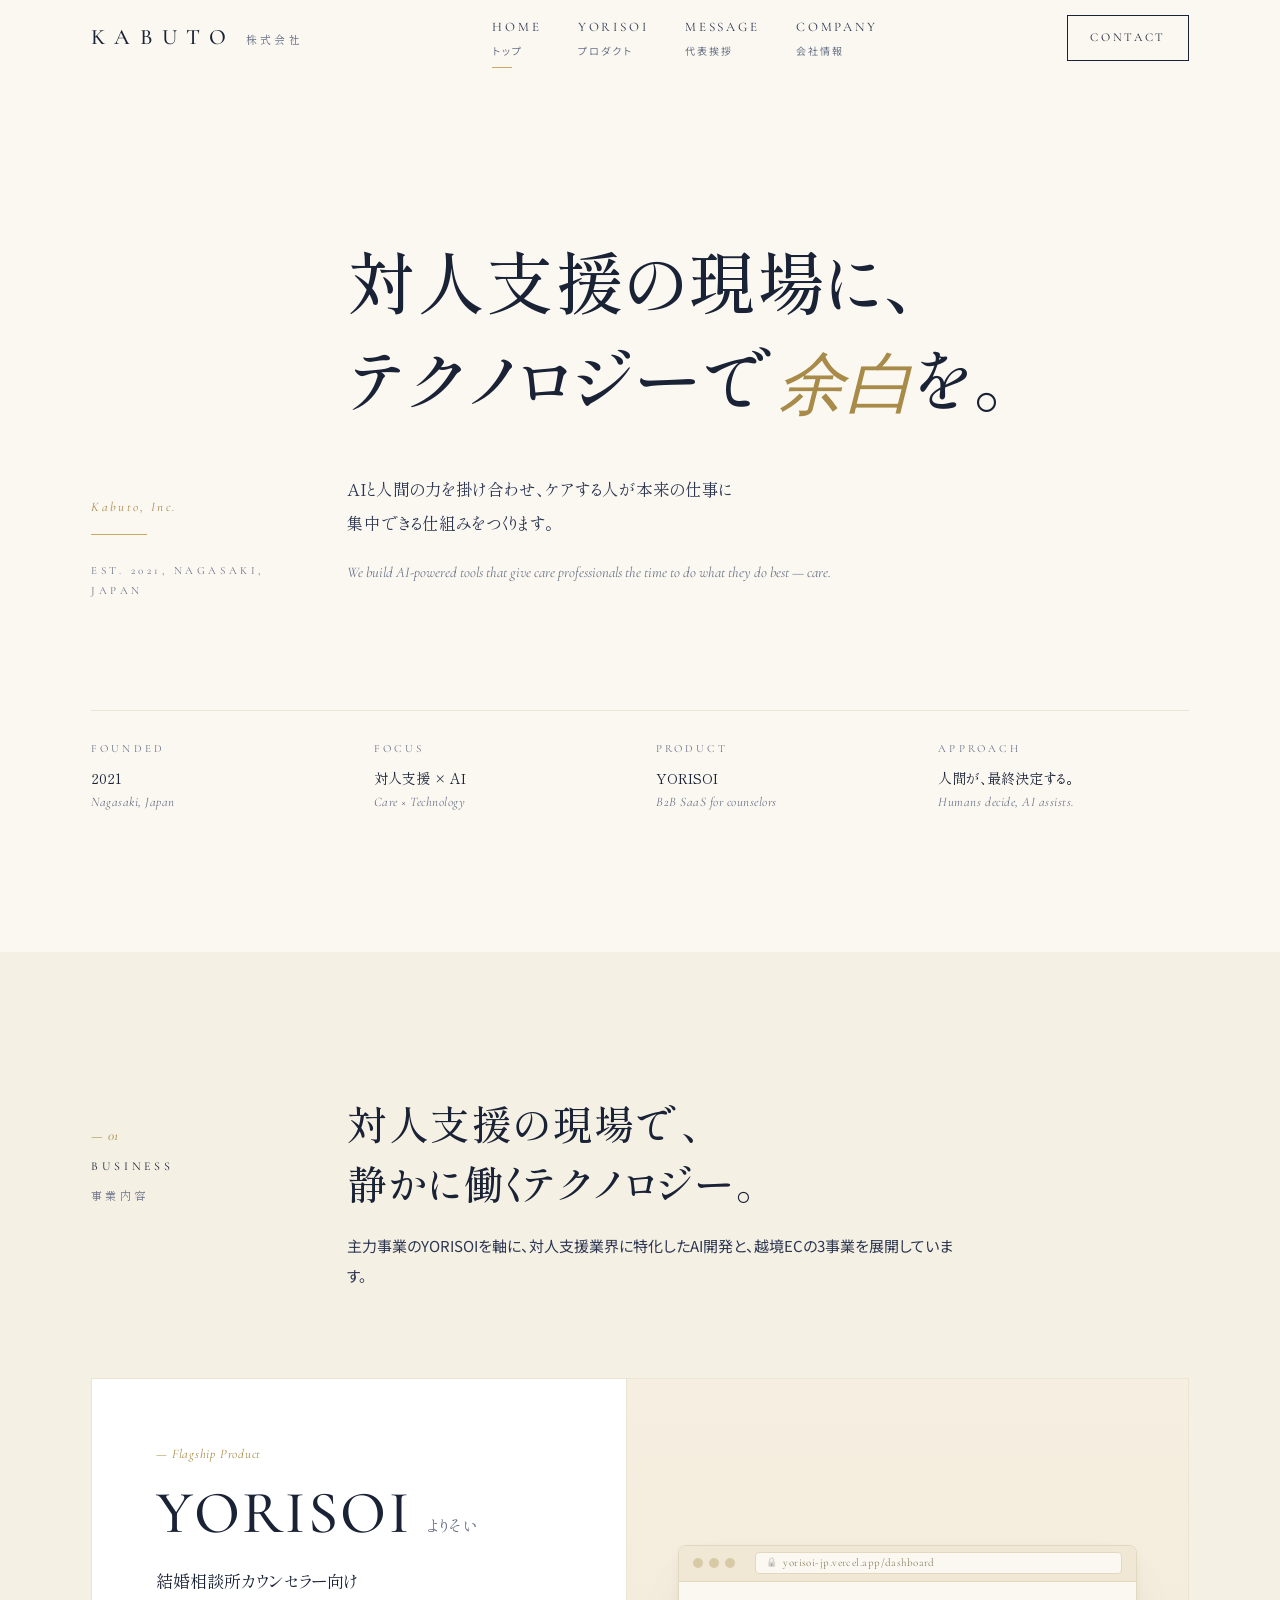
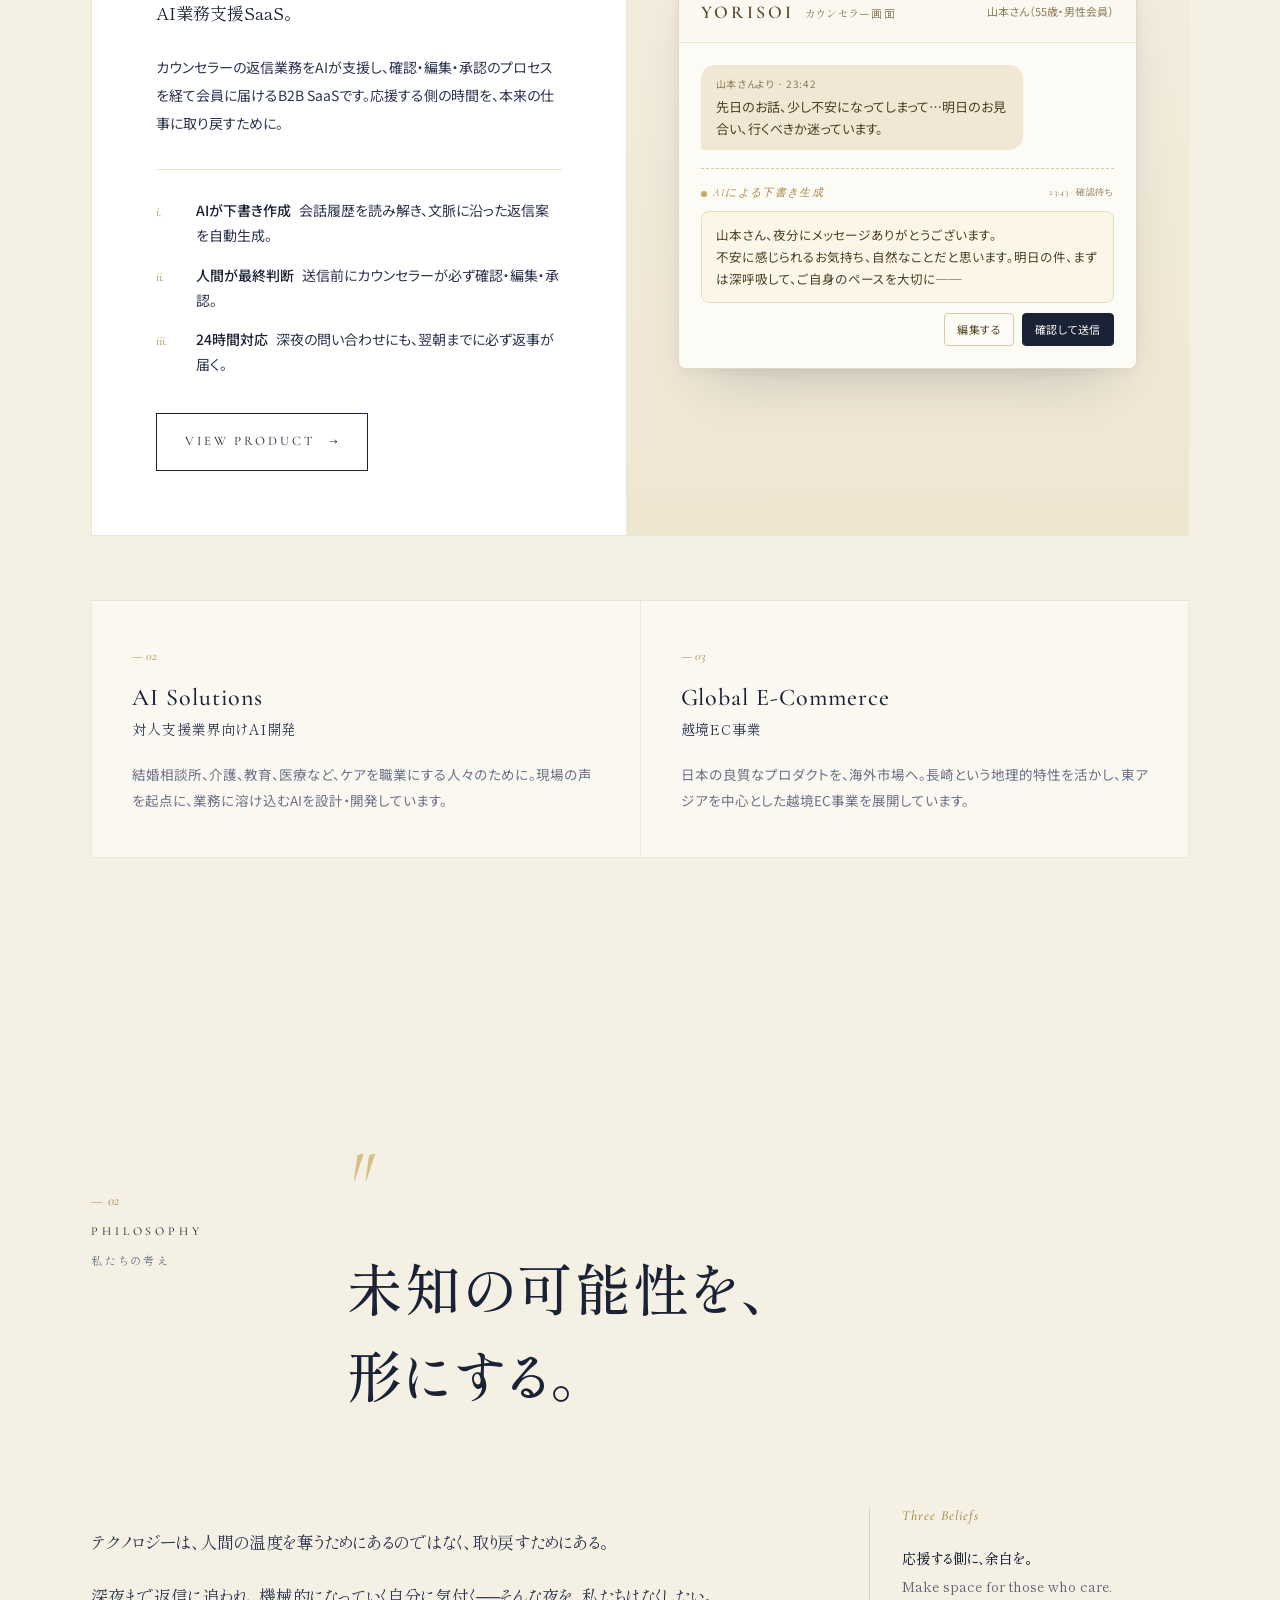
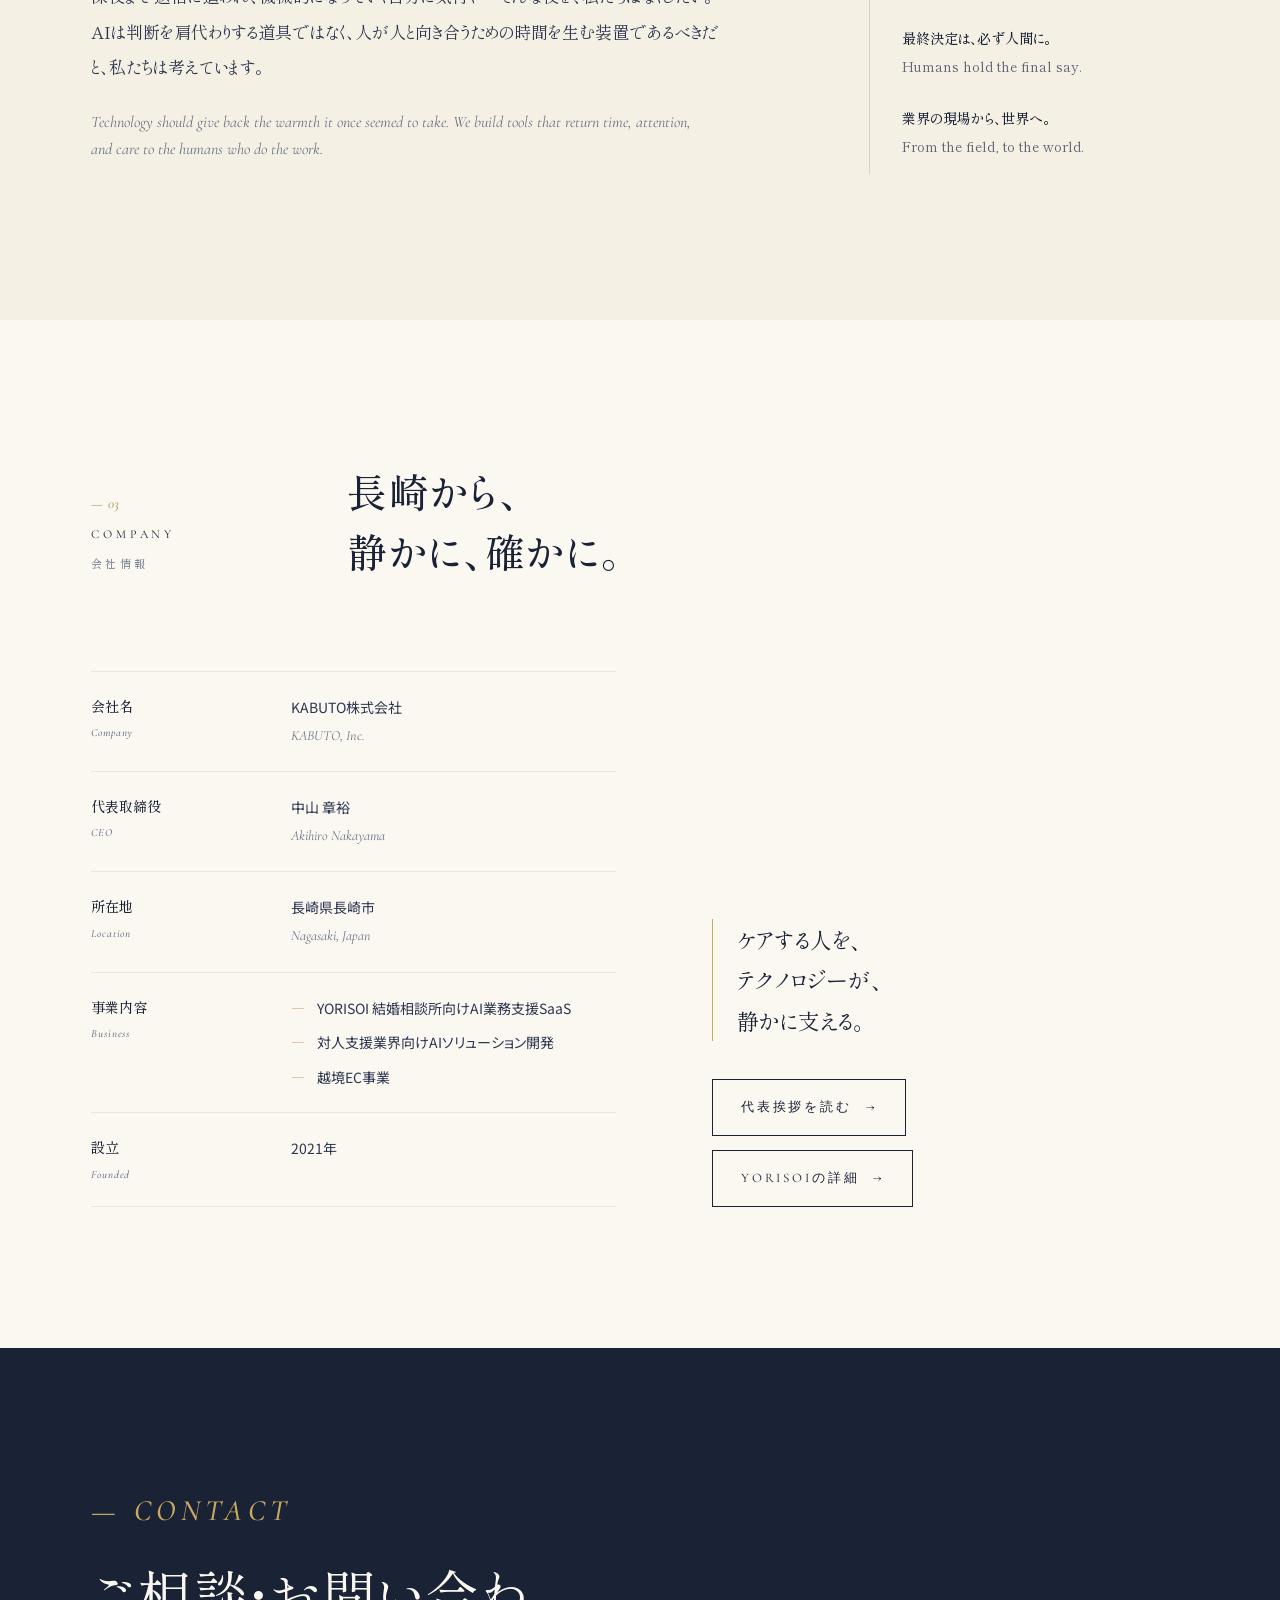
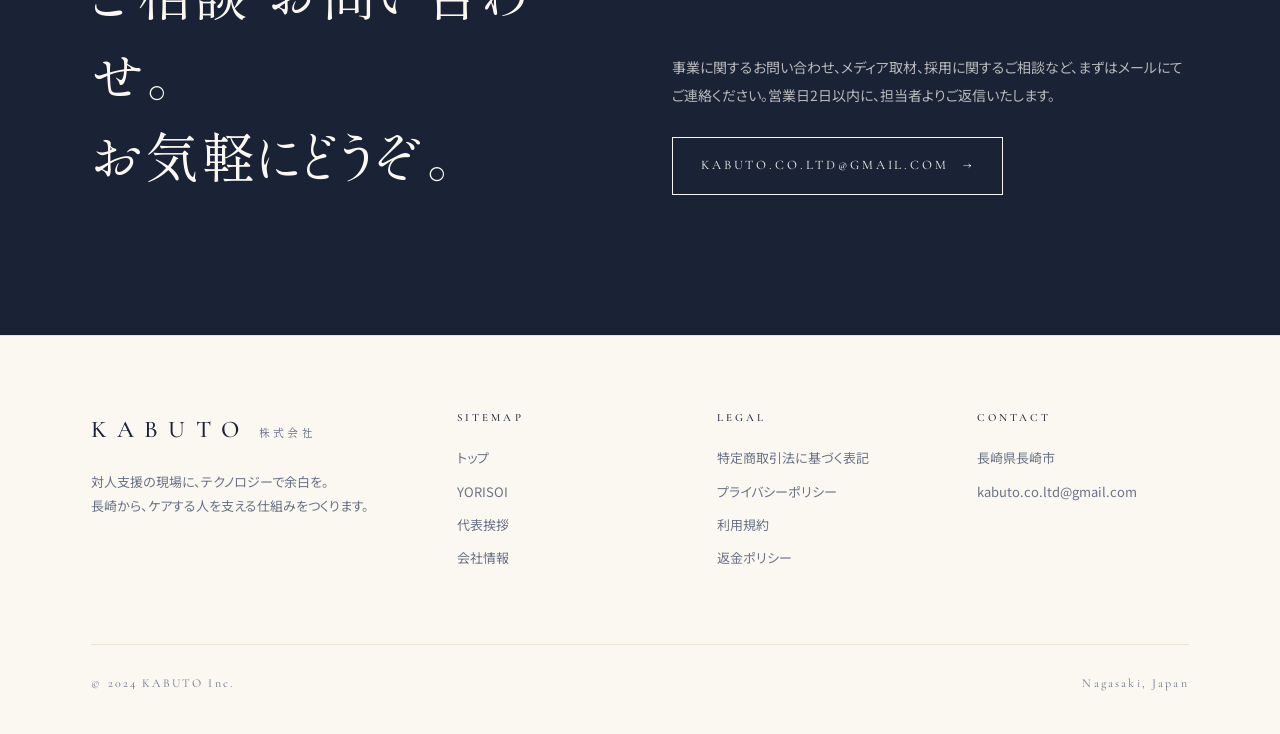
==== commit 4a08d965: "Fix founding year to 2021 and clean up business list - Set 設立年 to 2021 in hero, meta bar, and compan" ====
--- a/index.html
+++ b/index.html
@@ -600,7 +600,7 @@
         <aside class="meta">
           <span class="label-en">Kabuto, Inc.</span>
           <span class="stamp"></span>
-          <span class="established">Est. Nagasaki, Japan</span>
+          <span class="established">Est. 2021, Nagasaki, Japan</span>
         </aside>
         <div>
           <h1 class="h-display">対人支援の現場に、<br/>テクノロジーで<span class="accent">余白</span>を。</h1>
@@ -612,7 +612,7 @@
       <div class="hero-meta-bar">
         <div class="item">
           <div class="k">Founded</div>
-          <div class="v">2024<em>Nagasaki, Japan</em></div>
+          <div class="v">2021<em>Nagasaki, Japan</em></div>
         </div>
         <div class="item">
           <div class="k">Focus</div>
@@ -793,7 +793,7 @@
             <th>事業内容<em>Business</em></th>
             <td>
               <ul class="biz-list">
-                <li>YORISOI — 結婚相談所カウンセラー向けAI業務支援SaaS</li>
+                <li>YORISOI 結婚相談所向けAI業務支援SaaS</li>
                 <li>対人支援業界向けAIソリューション開発</li>
                 <li>越境EC事業</li>
               </ul>
@@ -801,7 +801,7 @@
           </tr>
           <tr>
             <th>設立<em>Founded</em></th>
-            <td>2024年</td>
+            <td>2021年</td>
           </tr>
         </table>
 
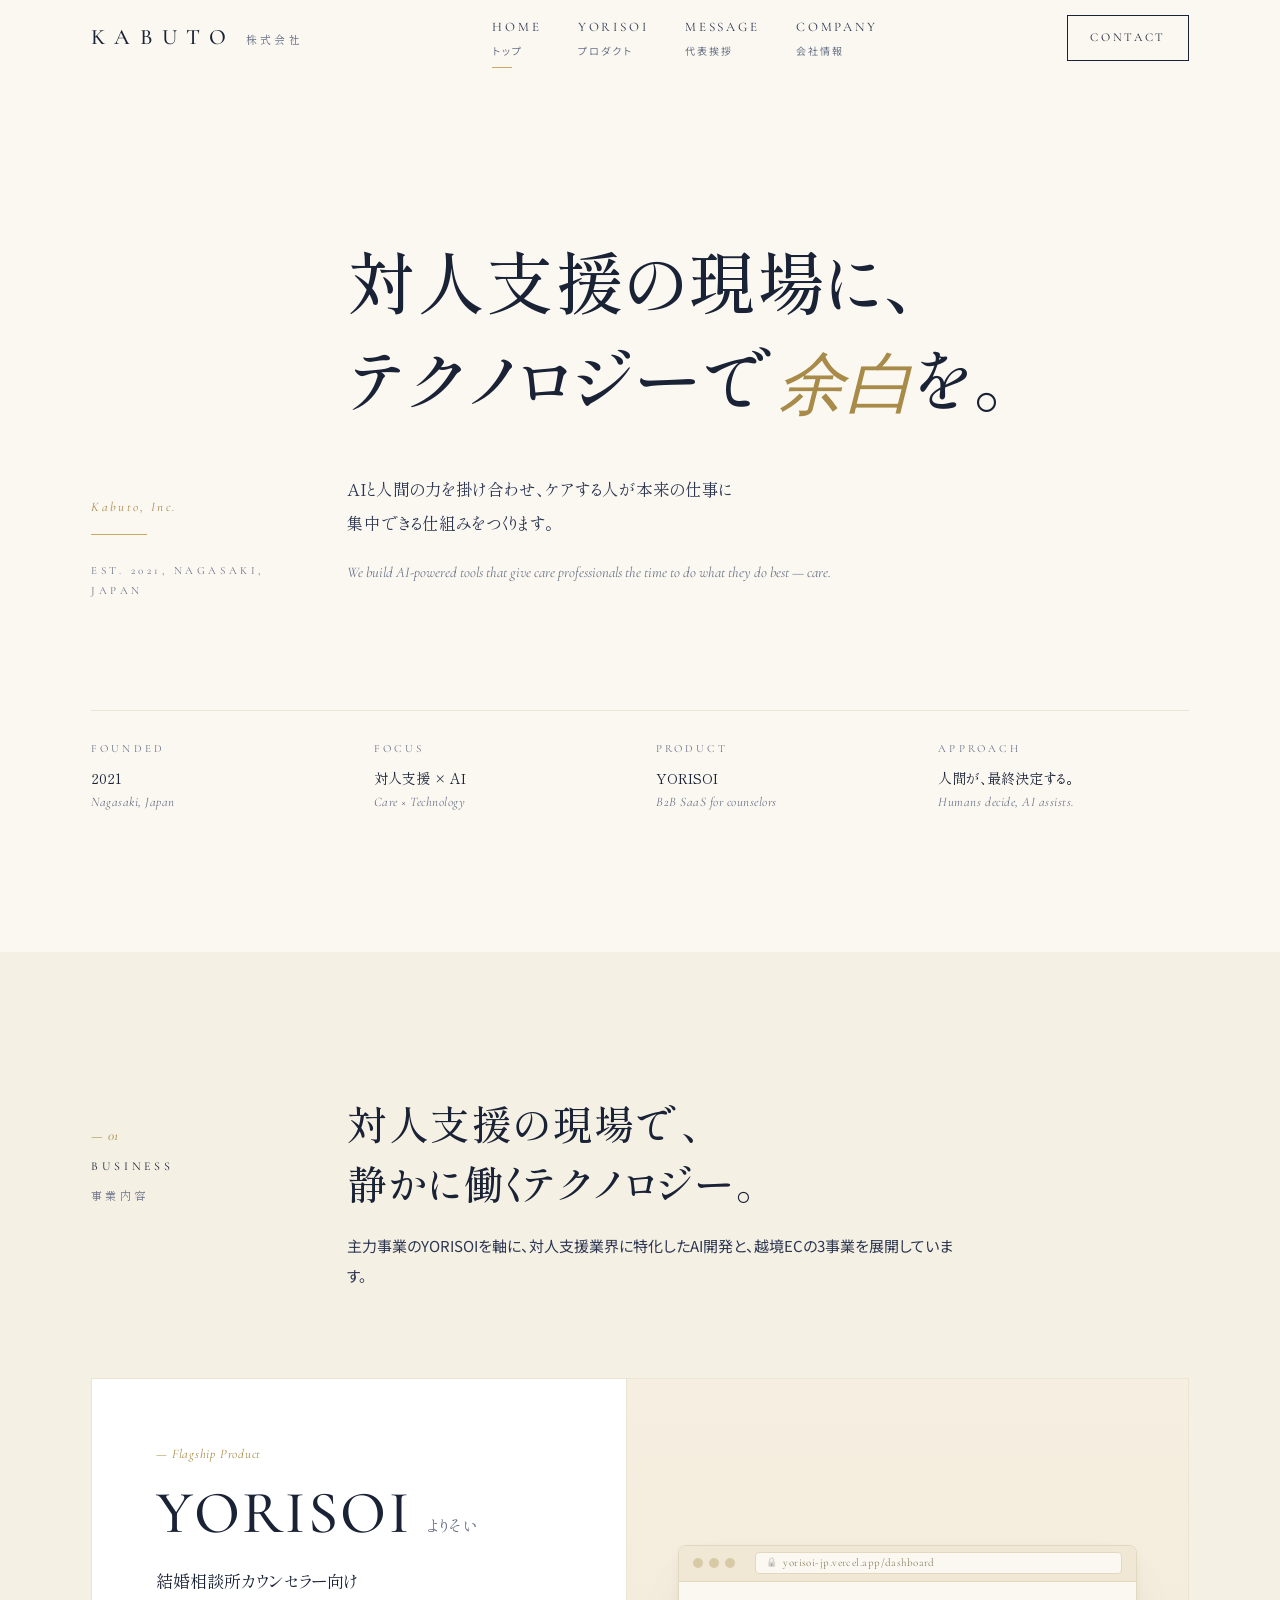
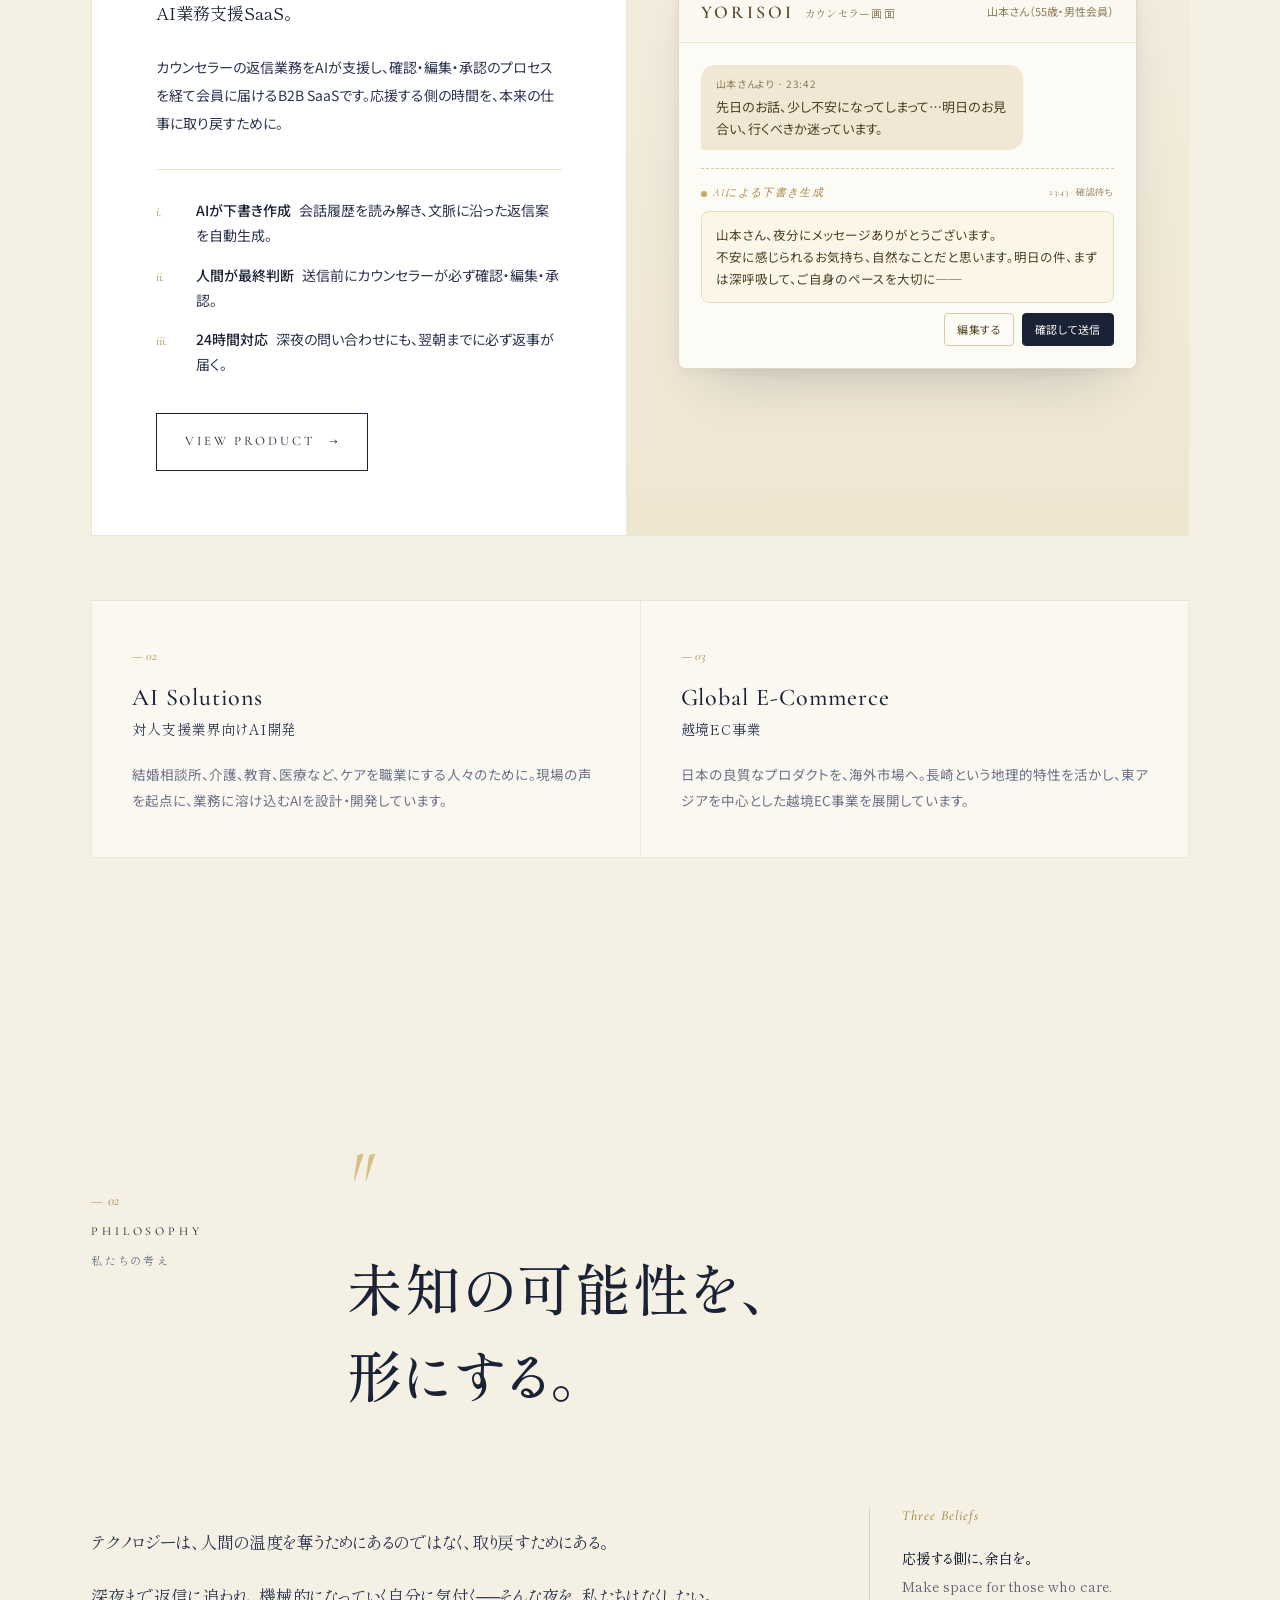
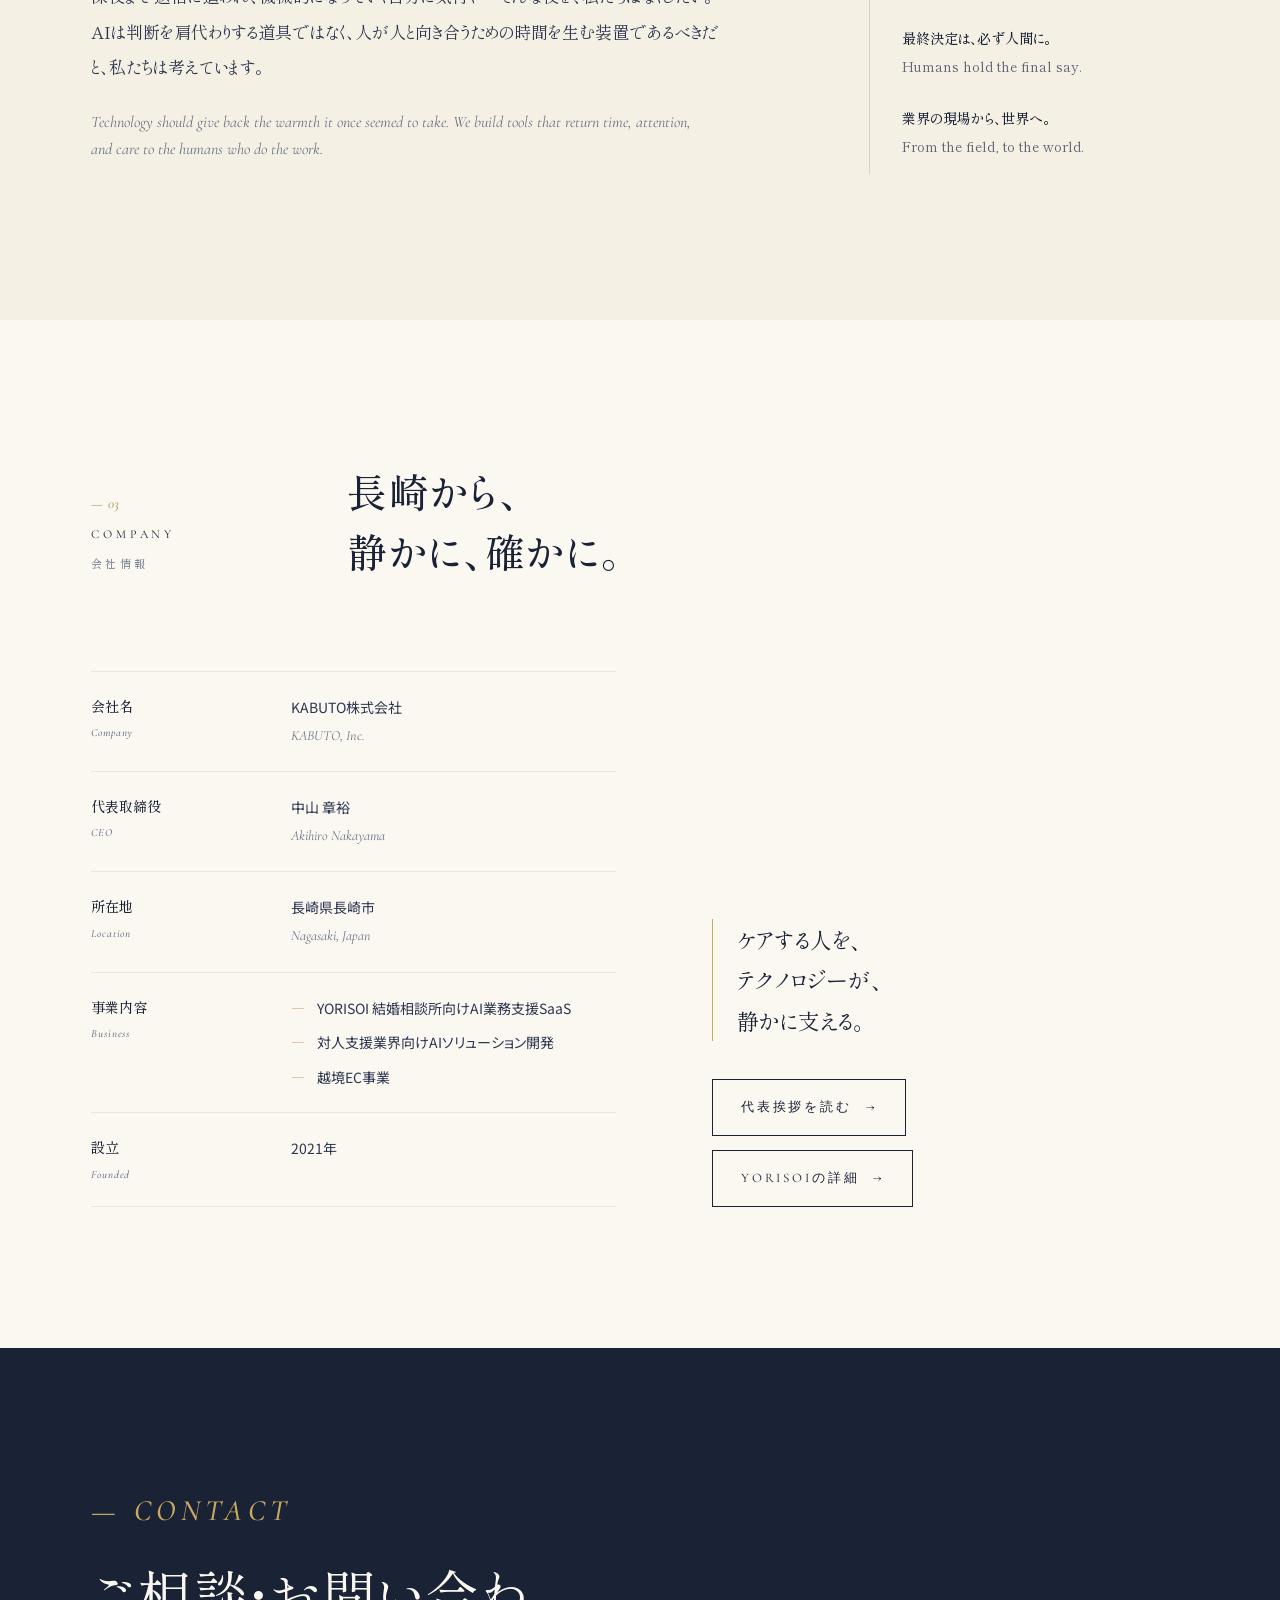
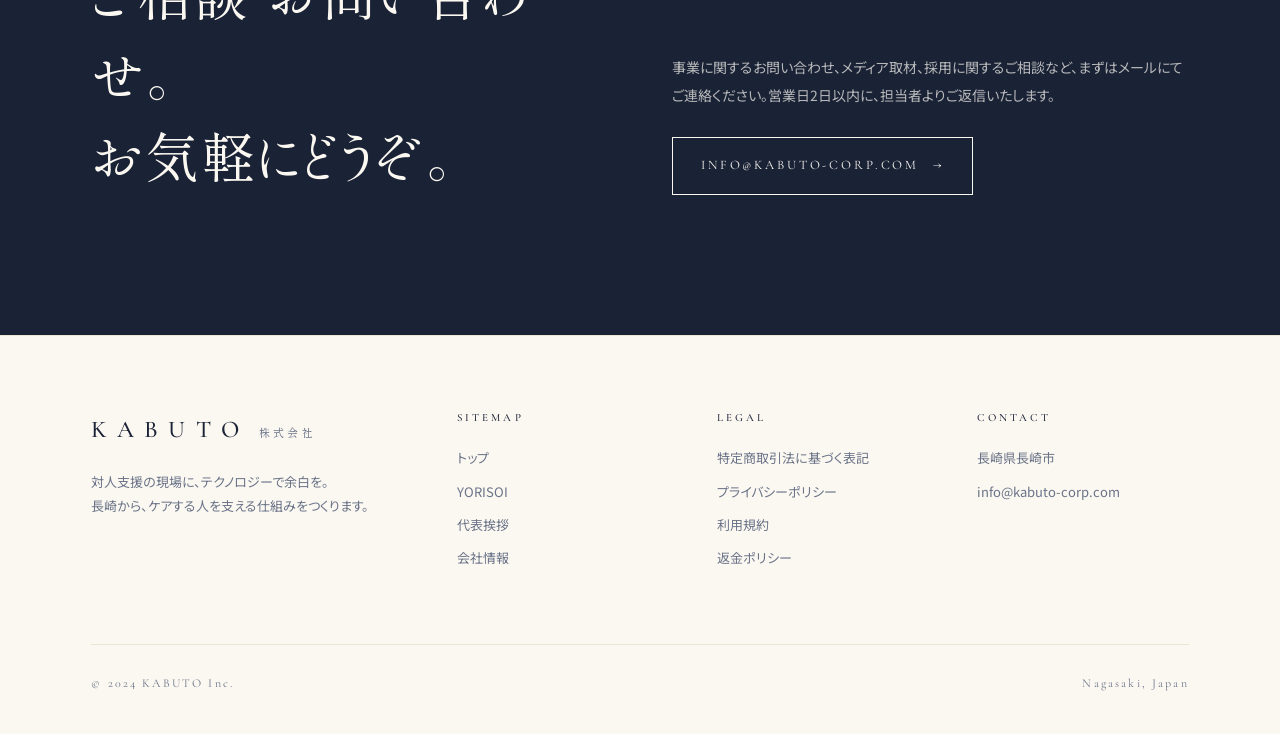
==== commit d7a09ff2: "Replace email address with info@kabuto-corp.com across all pages - index.html, representative.html, " ====
--- a/index.html
+++ b/index.html
@@ -829,7 +829,7 @@
       </div>
       <div class="right">
         <p>事業に関するお問い合わせ、メディア取材、採用に関するご相談など、まずはメールにてご連絡ください。営業日2日以内に、担当者よりご返信いたします。</p>
-        <a href="mailto:kabuto.co.ltd@gmail.com" class="btn">kabuto.co.ltd@gmail.com <span class="arr">→</span></a>
+        <a href="mailto:info@kabuto-corp.com" class="btn">info@kabuto-corp.com <span class="arr">→</span></a>
       </div>
     </div>
   </section>
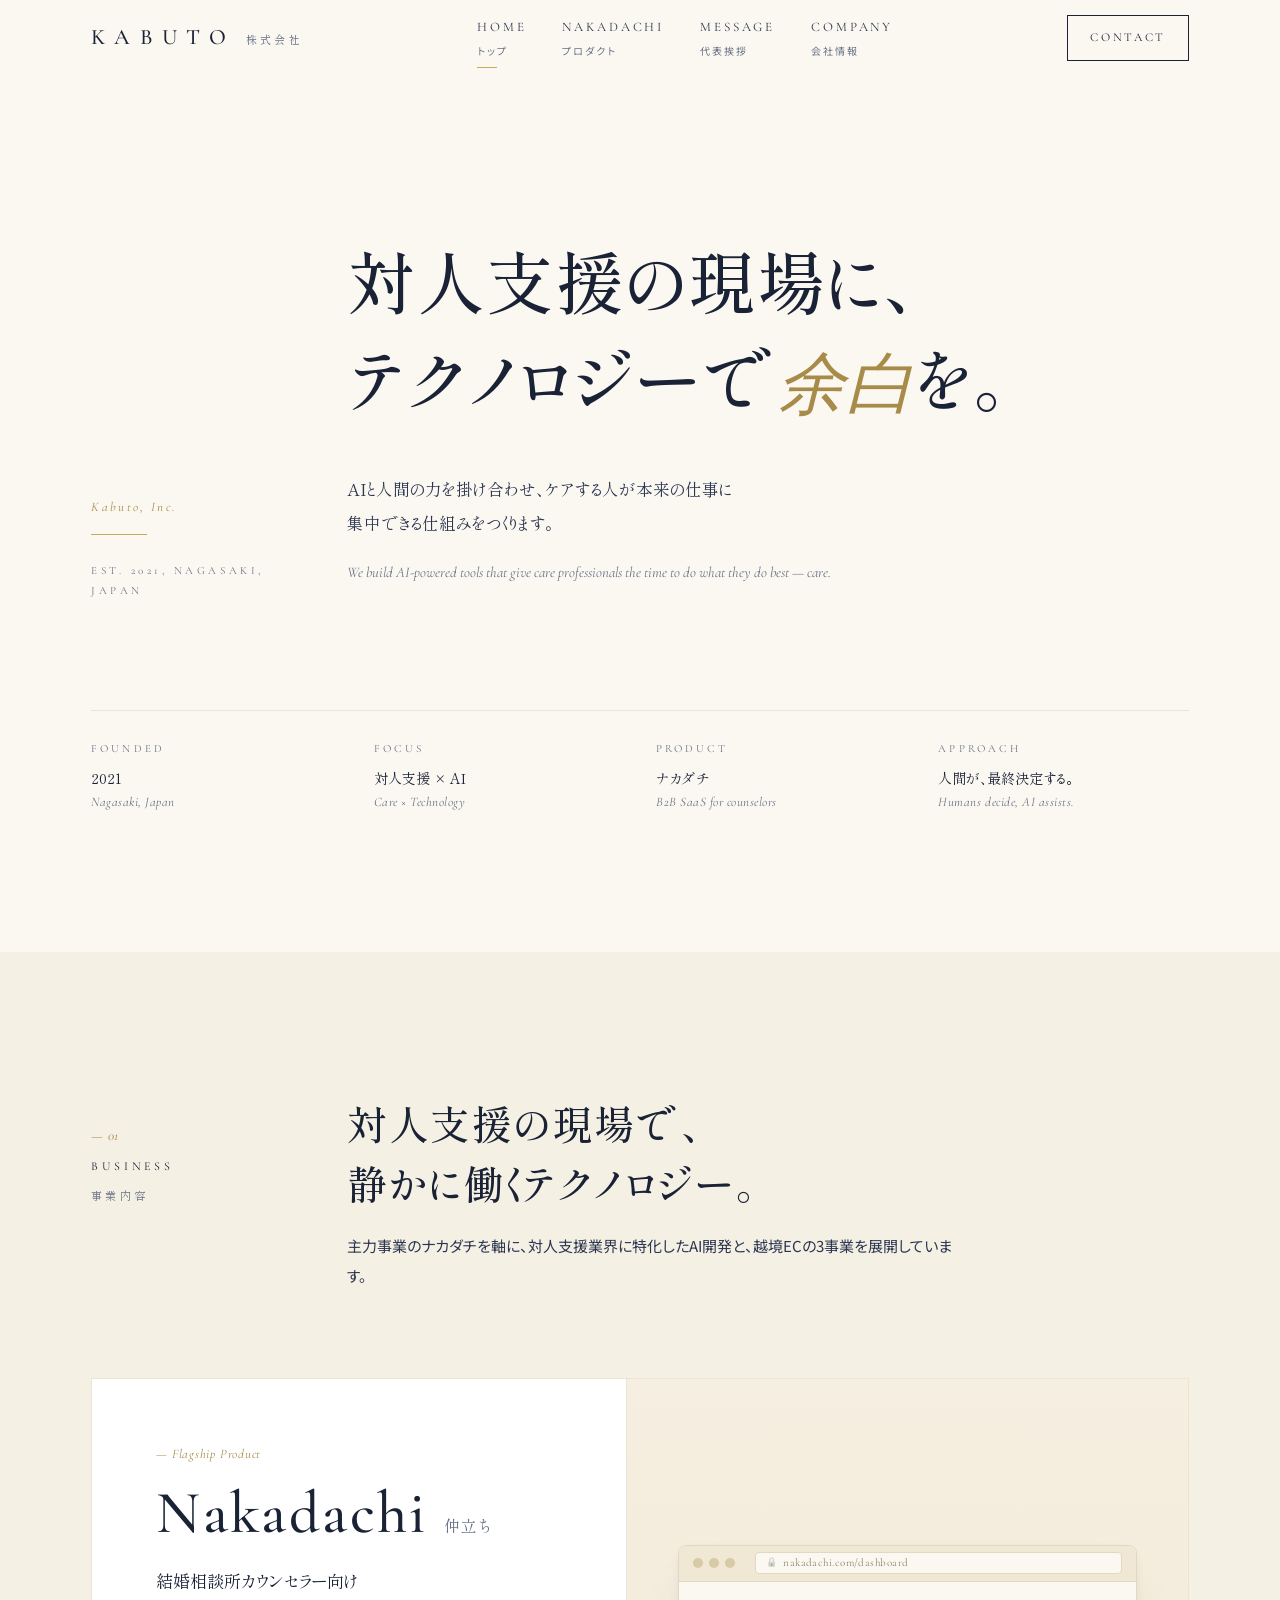
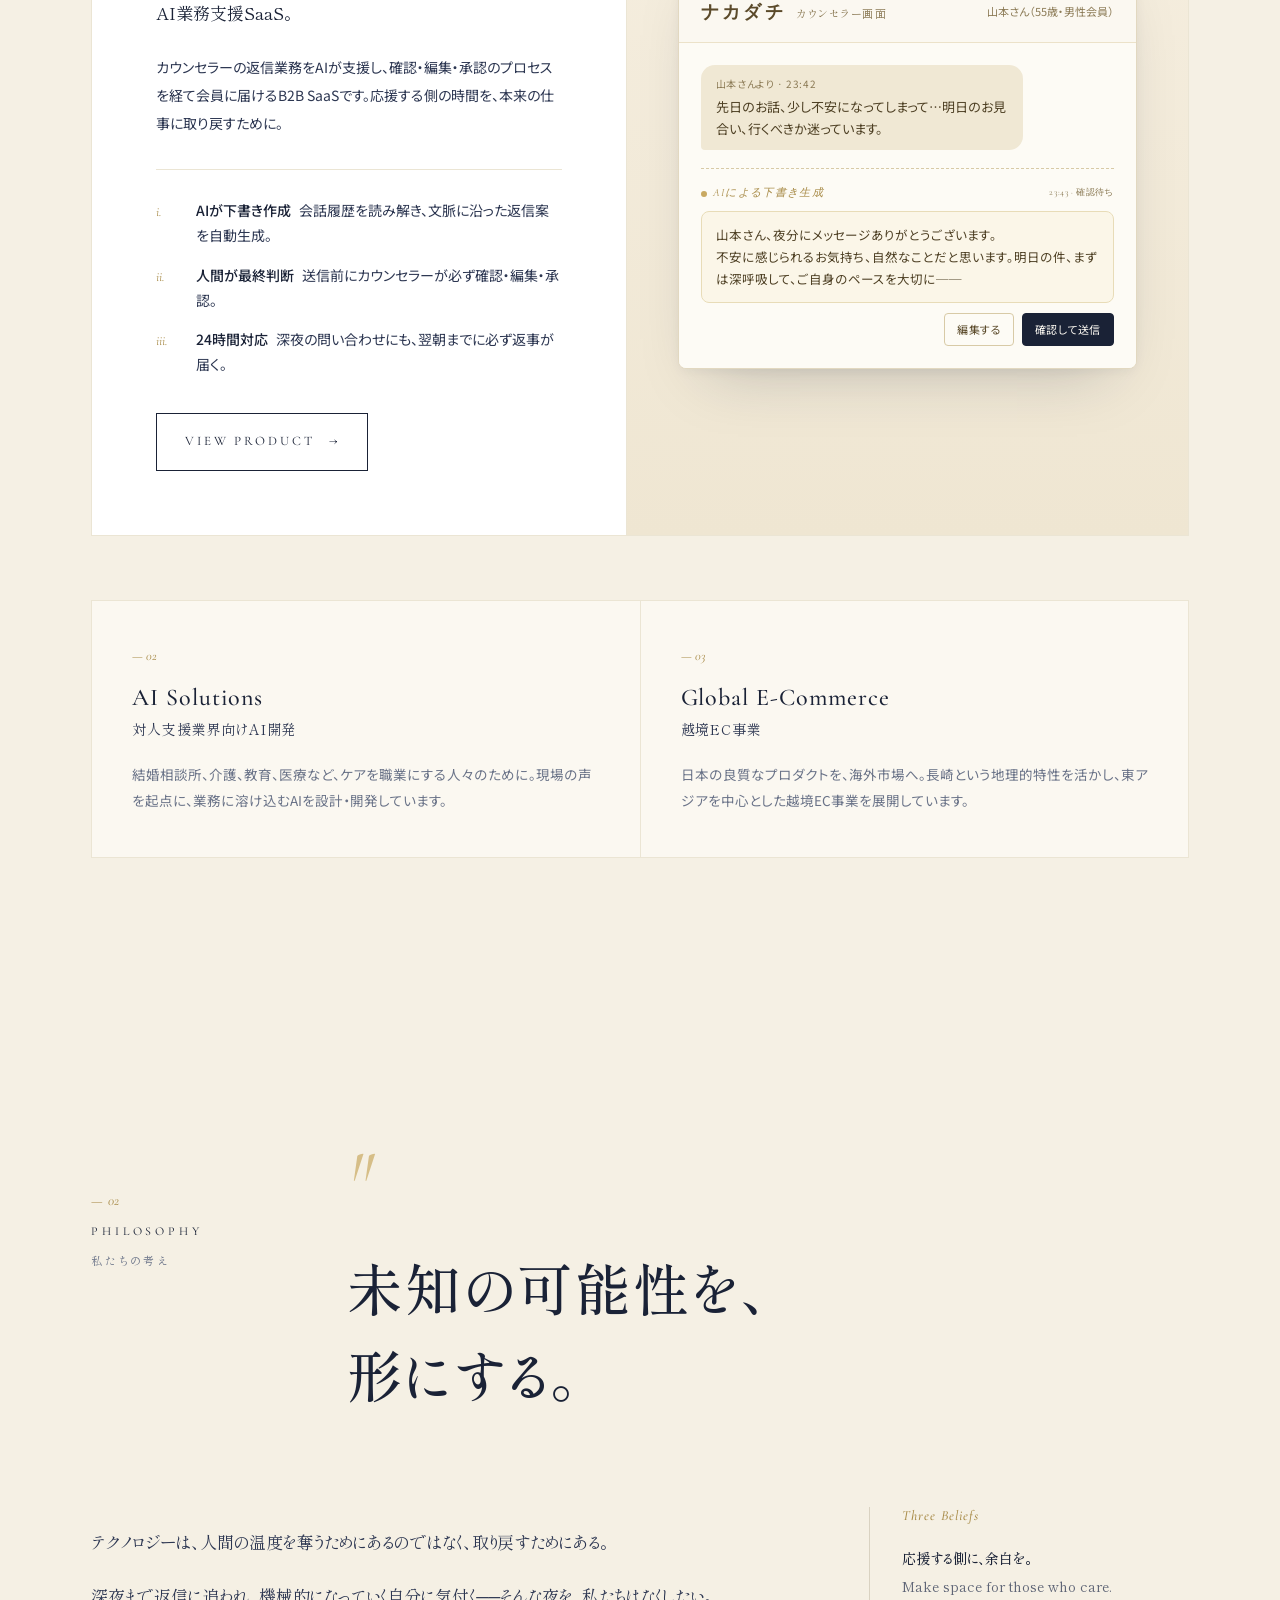
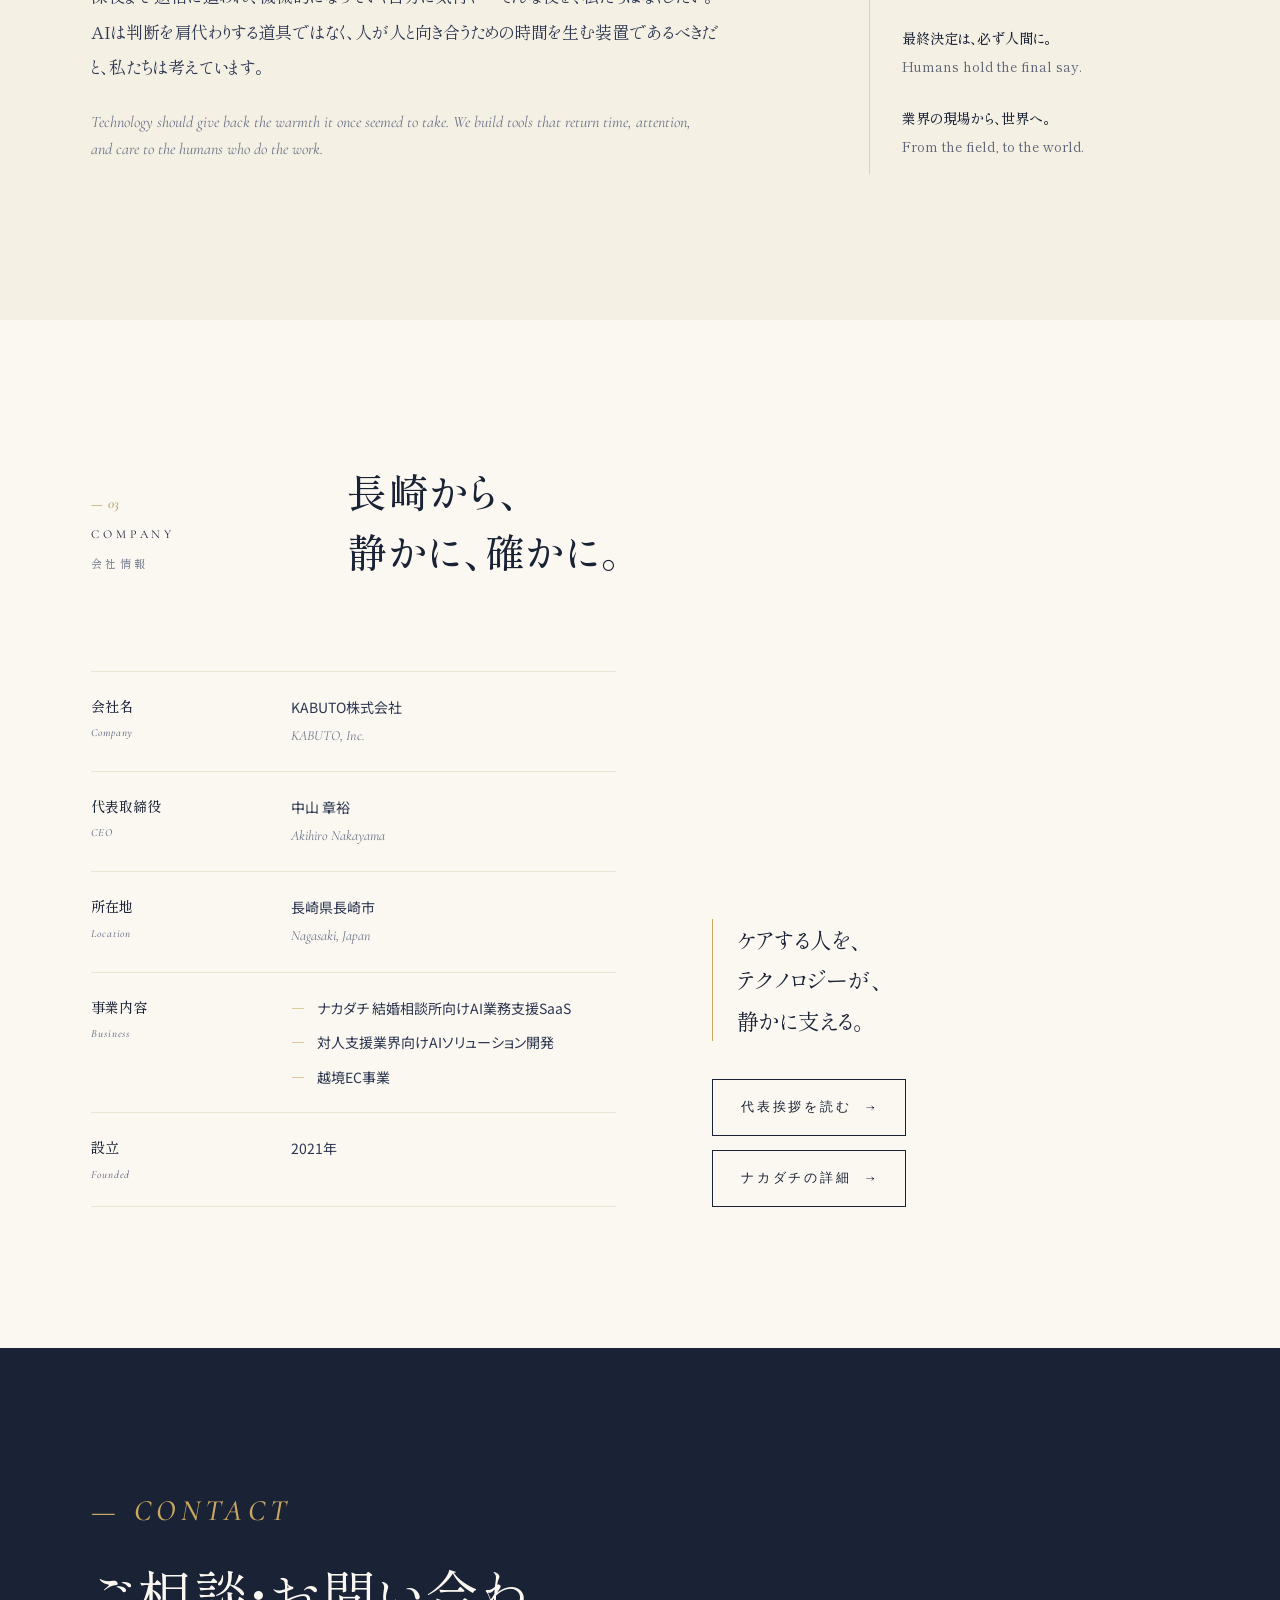
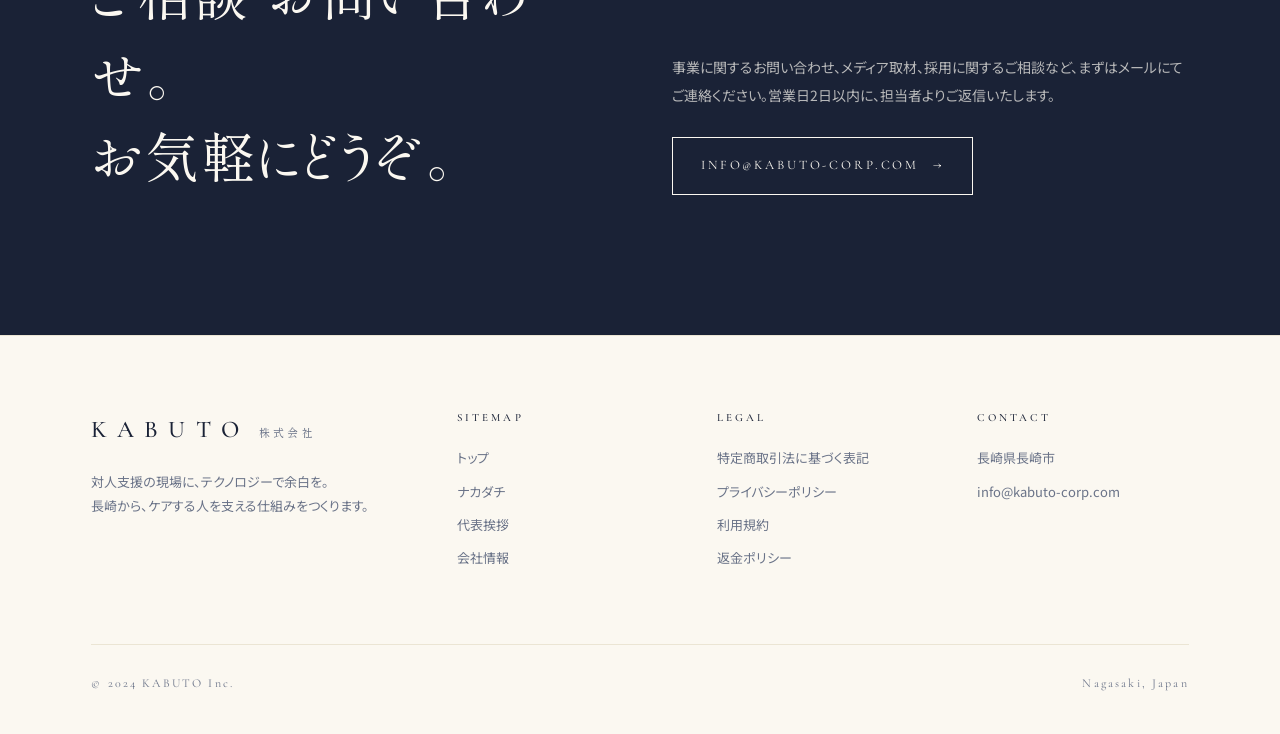
==== commit 6b8d6696: "feat: rebrand corporate site to ナカダチ（仲立ち） - Replace all YORISOI / エンマモル references to ナカダチ - Rename " ====
--- a/index.html
+++ b/index.html
@@ -620,7 +620,7 @@
         </div>
         <div class="item">
           <div class="k">Product</div>
-          <div class="v">YORISOI<em>B2B SaaS for counselors</em></div>
+          <div class="v">ナカダチ<em>B2B SaaS for counselors</em></div>
         </div>
         <div class="item">
           <div class="k">Approach</div>
@@ -641,17 +641,17 @@
         </div>
         <div class="heading">
           <h2 class="h-section">対人支援の現場で、<br/>静かに働くテクノロジー。</h2>
-          <p class="body-jp" style="margin-top:18px;max-width:620px;">主力事業のYORISOIを軸に、対人支援業界に特化したAI開発と、越境ECの3事業を展開しています。</p>
-        </div>
-      </div>
-
-      <!-- YORISOI big card -->
+          <p class="body-jp" style="margin-top:18px;max-width:620px;">主力事業のナカダチを軸に、対人支援業界に特化したAI開発と、越境ECの3事業を展開しています。</p>
+        </div>
+      </div>
+
+      <!-- ナカダチ big card -->
       <article class="biz-yorisoi">
         <div class="left">
           <div class="num-tag">— Flagship Product</div>
           <div class="product-name">
-            <span class="en">YORISOI</span>
-            <span class="jp">よりそい</span>
+            <span class="en">Nakadachi</span>
+            <span class="jp">仲立ち</span>
           </div>
           <p class="tag-line">結婚相談所カウンセラー向け<br/>AI業務支援SaaS。</p>
           <p class="desc">カウンセラーの返信業務をAIが支援し、確認・編集・承認のプロセスを経て会員に届けるB2B SaaSです。応援する側の時間を、本来の仕事に取り戻すために。</p>
@@ -662,19 +662,19 @@
             <div class="f"><span>iii.</span><span><b>24時間対応</b>深夜の問い合わせにも、翌朝までに必ず返事が届く。</span></div>
           </div>
 
-          <a href="yorisoi.html" class="btn">View Product <span class="arr">→</span></a>
+          <a href="nakadachi.html" class="btn">View Product <span class="arr">→</span></a>
         </div>
 
         <div class="right">
           <!-- Browser-chrome chat mock -->
-          <div class="browser" role="img" aria-label="YORISOIのチャット画面モックアップ">
+          <div class="browser" role="img" aria-label="ナカダチのチャット画面モックアップ">
             <div class="bar">
               <span class="dots"><i></i><i></i><i></i></span>
-              <span class="url">yorisoi-jp.vercel.app/dashboard</span>
+              <span class="url">nakadachi.com/dashboard</span>
             </div>
             <div class="app-head">
               <div class="brand-y">
-                <span class="y-en">YORISOI</span>
+                <span class="y-en">ナカダチ</span>
                 <span class="y-jp">カウンセラー画面</span>
               </div>
               <div class="who">山本さん（55歳・男性会員）</div>
@@ -793,7 +793,7 @@
             <th>事業内容<em>Business</em></th>
             <td>
               <ul class="biz-list">
-                <li>YORISOI 結婚相談所向けAI業務支援SaaS</li>
+                <li>ナカダチ 結婚相談所向けAI業務支援SaaS</li>
                 <li>対人支援業界向けAIソリューション開発</li>
                 <li>越境EC事業</li>
               </ul>
@@ -811,7 +811,7 @@
           </p>
           <div style="display:flex;flex-direction:column;gap:14px;align-items:flex-start;">
             <a href="representative.html" class="btn">代表挨拶を読む <span class="arr">→</span></a>
-            <a href="yorisoi.html" class="btn">YORISOIの詳細 <span class="arr">→</span></a>
+            <a href="nakadachi.html" class="btn">ナカダチの詳細 <span class="arr">→</span></a>
           </div>
         </div>
       </div>
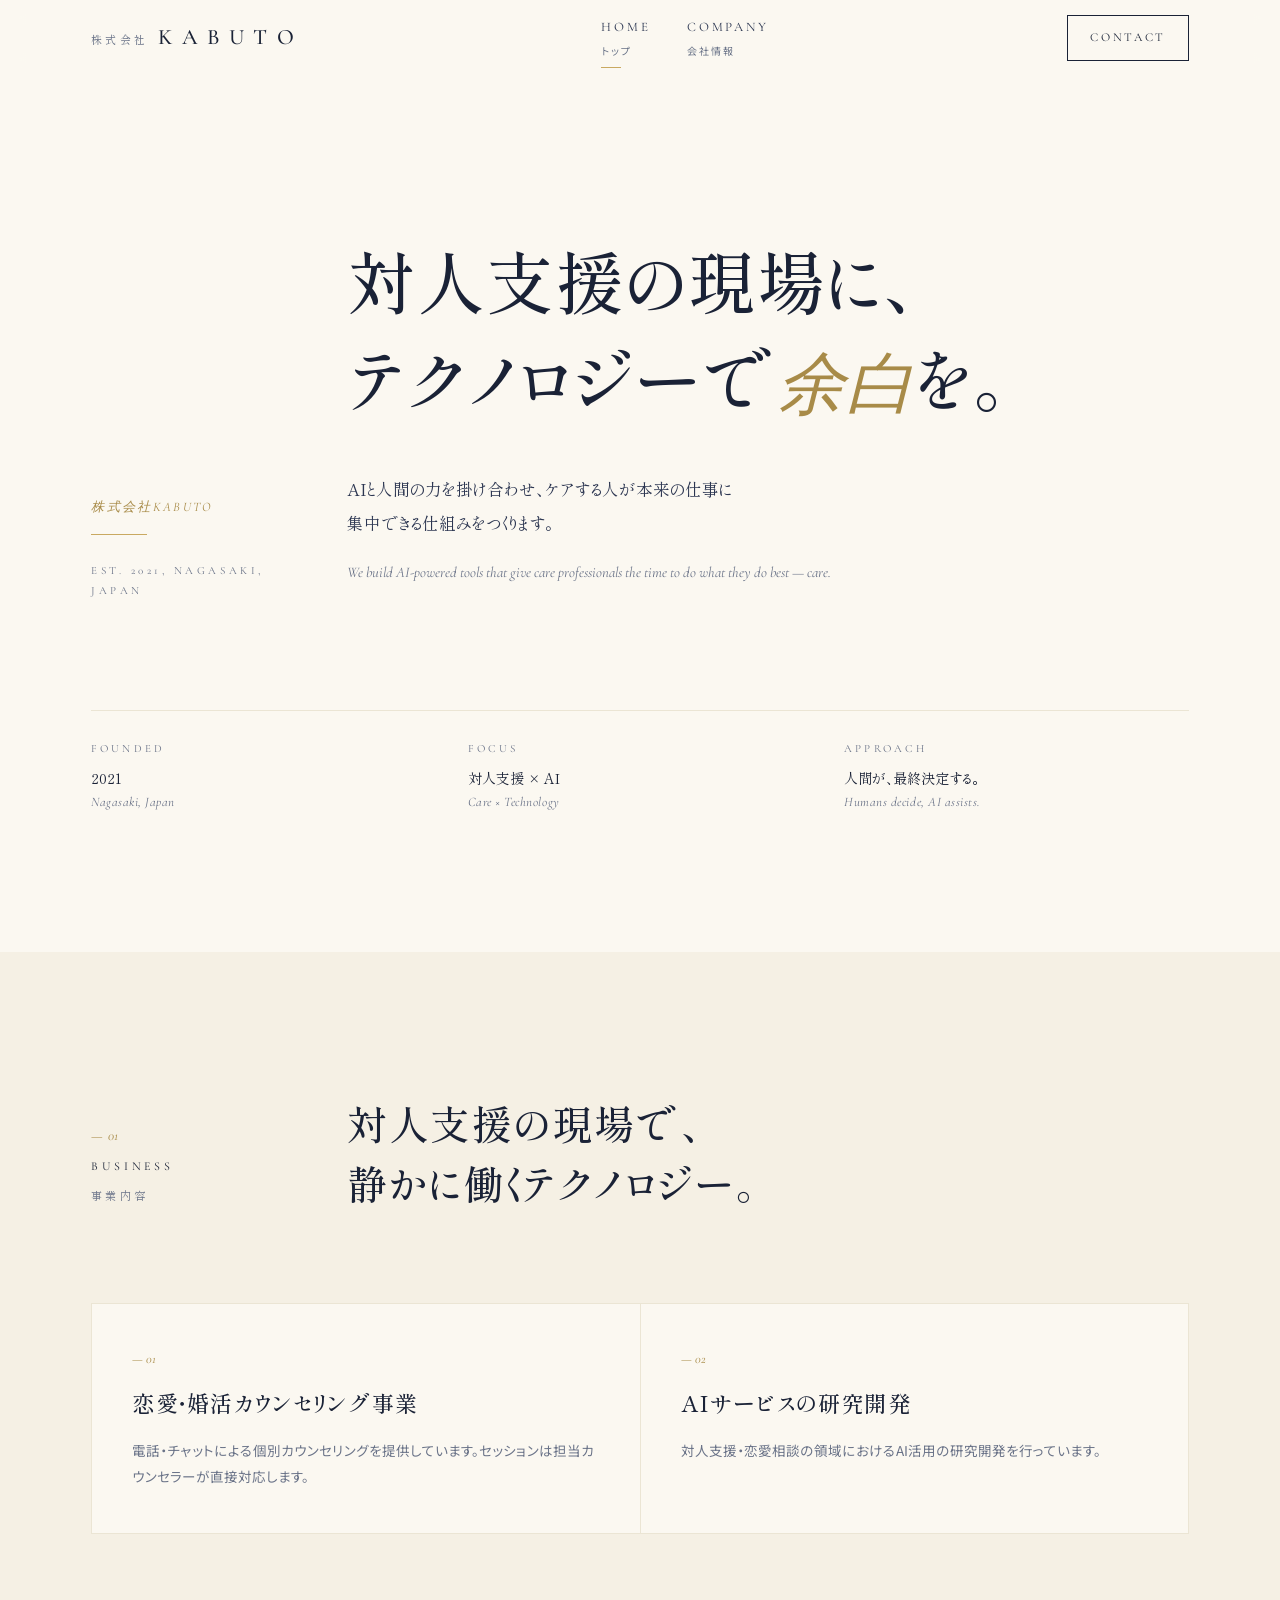
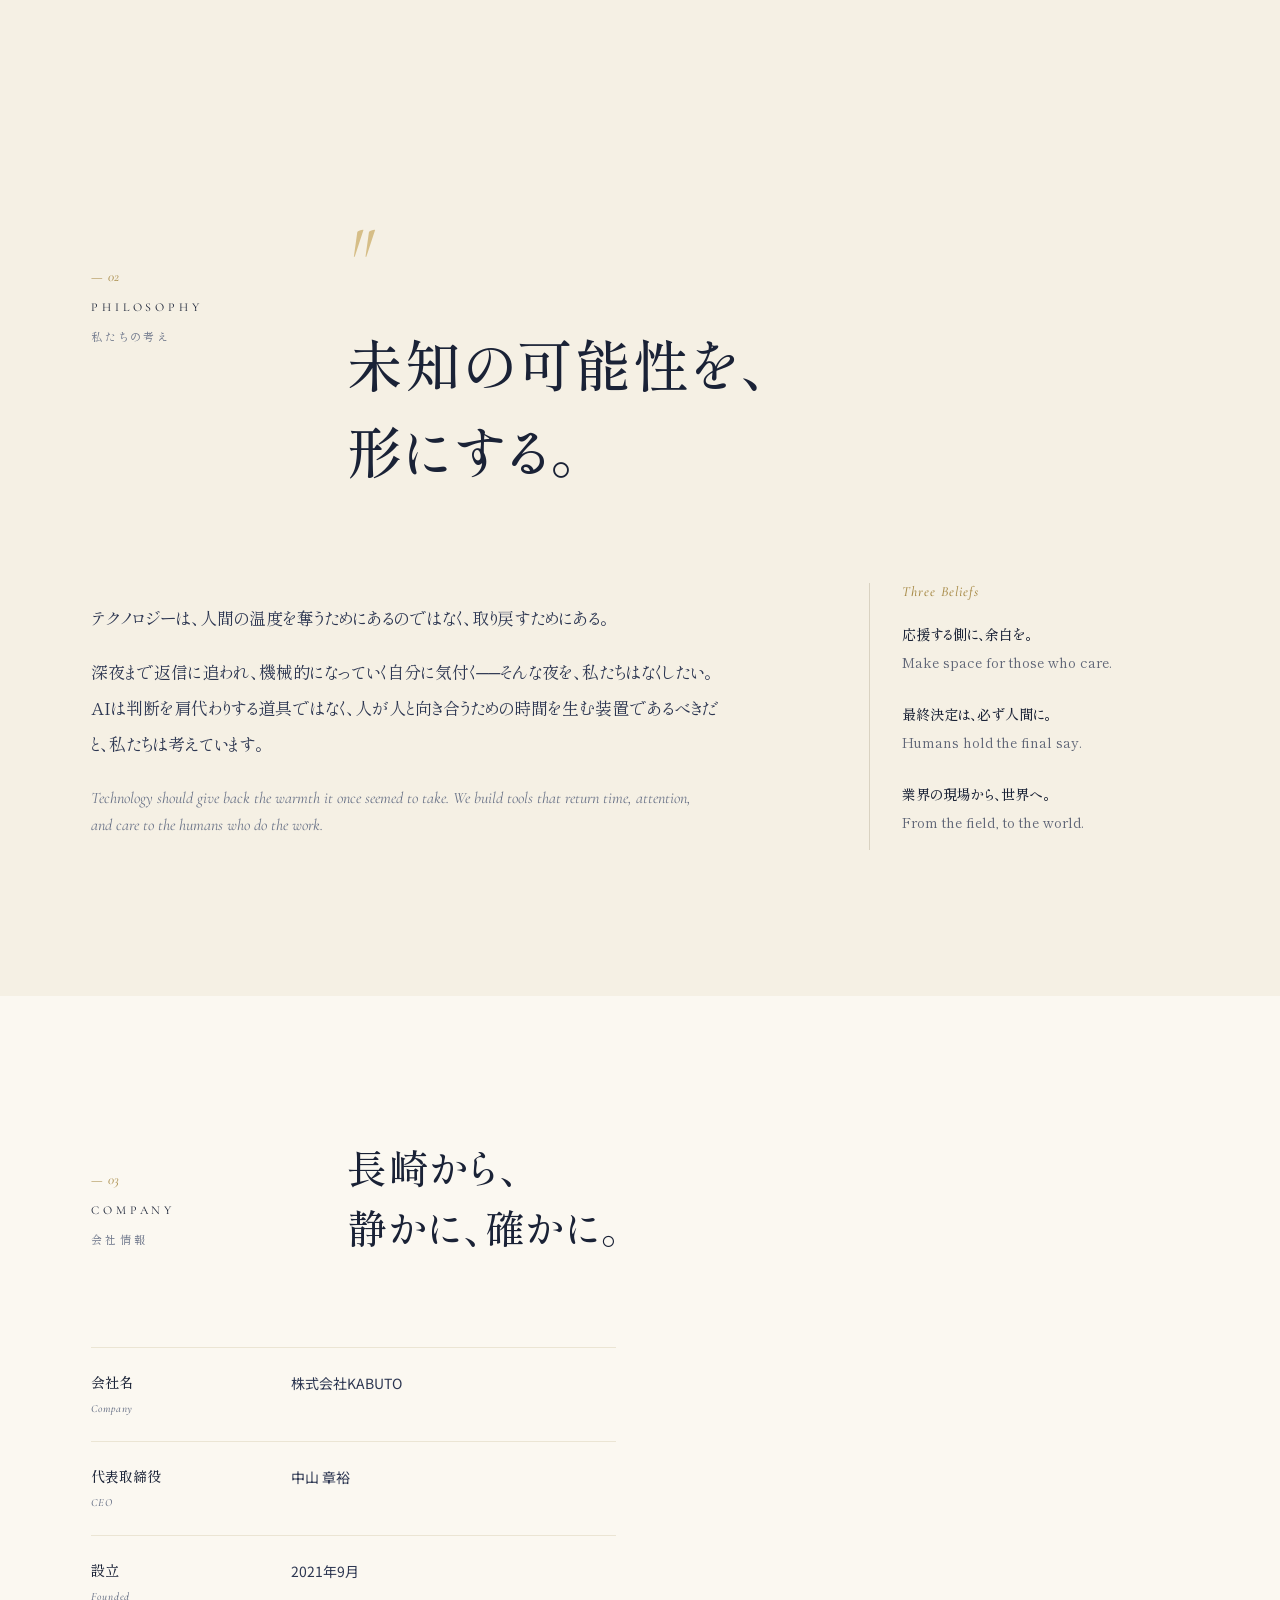
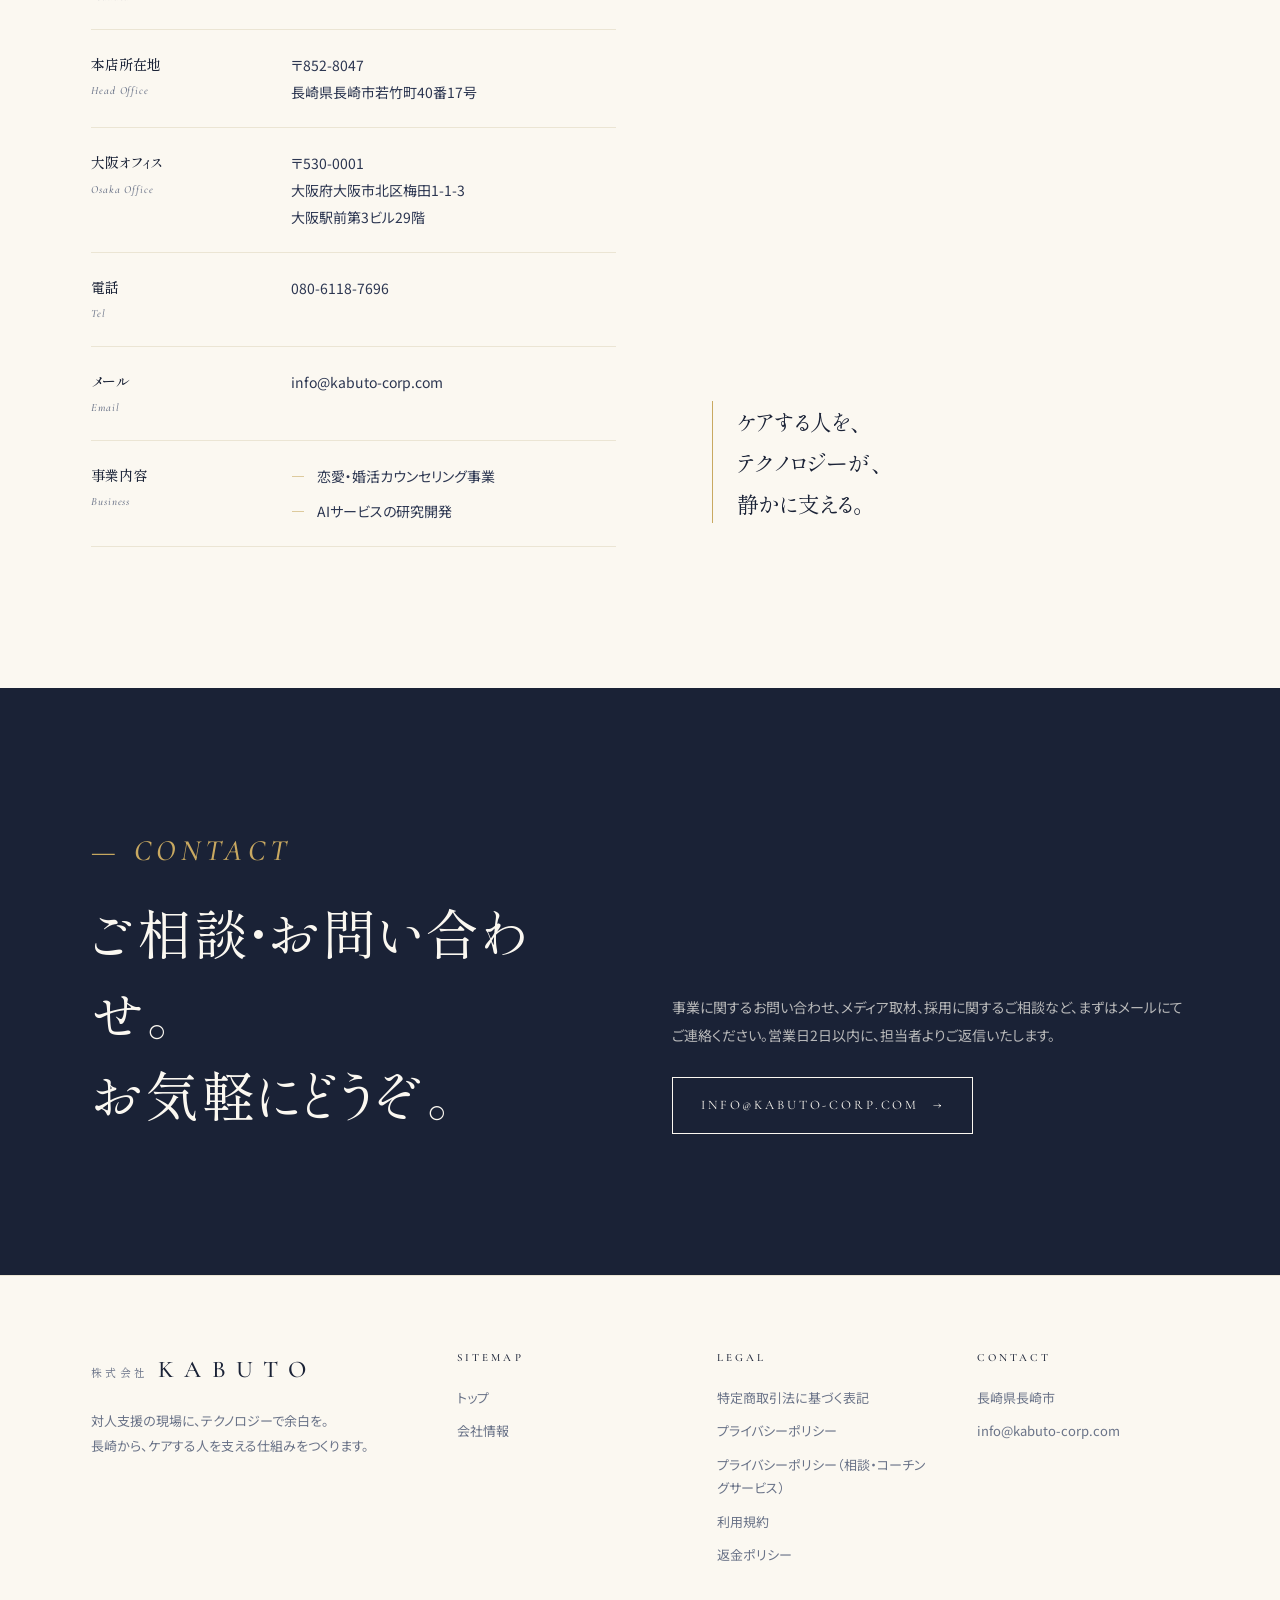
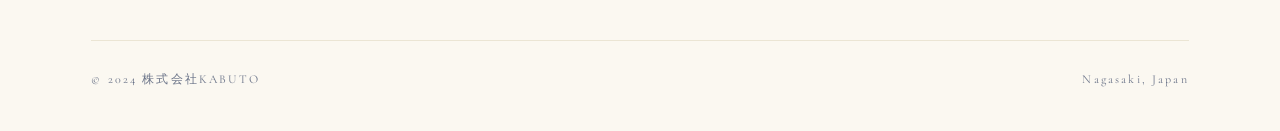
==== commit 3f9e37e2: "feat: 事業内容を恋愛・婚活カウンセリングに刷新し、社名を株式会社KABUTOに統一 - index.html: ナカダチ・越境EC・代表挨拶の記述を削除し、事業内容と会社概要を差し替え - na" ====
--- a/index.html
+++ b/index.html
@@ -3,8 +3,8 @@
 <head>
 <meta charset="utf-8" />
 <meta name="viewport" content="width=device-width, initial-scale=1" />
-<title>KABUTO株式会社 — 対人支援の現場に、テクノロジーで余白を。</title>
-<meta name="description" content="KABUTO株式会社は、AIと人間の力を掛け合わせ、ケアする人が本来の仕事に集中できる仕組みをつくる、長崎発のテクノロジー企業です。" />
+<title>株式会社KABUTO —対人支援の現場に、テクノロジーで余白を。</title>
+<meta name="description" content="株式会社KABUTOは、AIと人間の力を掛け合わせ、ケアする人が本来の仕事に集中できる仕組みをつくる、長崎発のテクノロジー企業です。" />
 <link rel="preconnect" href="https://fonts.googleapis.com">
 <link rel="preconnect" href="https://fonts.gstatic.com" crossorigin>
 <link href="https://fonts.googleapis.com/css2?family=Cormorant+Garamond:ital,wght@0,400;0,500;0,600;1,400;1,500&family=Shippori+Mincho:wght@400;500;600;700&family=Noto+Sans+JP:wght@300;400;500;600&family=Inter:wght@400;500&display=swap" rel="stylesheet">
@@ -69,7 +69,7 @@
     border-top: 1px solid var(--rule-soft);
     padding-top: 28px;
     display: grid;
-    grid-template-columns: repeat(4, 1fr);
+    grid-template-columns: repeat(3, 1fr);
     gap: 32px;
   }
   .hero-meta-bar .item .k {
@@ -97,275 +97,8 @@
   }
 
   /* ---- Business ---- */
-  .biz-yorisoi {
-    background: var(--paper);
-    border: 1px solid var(--rule-soft);
-    display: grid;
-    grid-template-columns: 1fr 1.05fr;
-    overflow: hidden;
-  }
-  .biz-yorisoi .left {
-    padding: clamp(36px, 5vw, 72px);
-    border-right: 1px solid var(--rule-soft);
-  }
-  .biz-yorisoi .num-tag {
-    font-family: var(--serif-en);
-    font-style: italic;
-    font-size: 13px;
-    letter-spacing: 0.06em;
-    color: var(--accent-deep);
-    margin-bottom: 16px;
-  }
-  .biz-yorisoi .product-name {
-    display: flex;
-    align-items: baseline;
-    gap: 16px;
-    margin-bottom: 22px;
-  }
-  .biz-yorisoi .product-name .en {
-    font-family: var(--serif-en);
-    font-weight: 500;
-    font-size: clamp(40px, 5vw, 60px);
-    letter-spacing: 0.04em;
-    color: var(--ink);
-    line-height: 1;
-  }
-  .biz-yorisoi .product-name .jp {
-    font-family: var(--serif-jp);
-    font-size: 16px;
-    color: var(--ink-mute);
-    letter-spacing: 0.1em;
-  }
-  .biz-yorisoi .tag-line {
-    font-family: var(--serif-jp);
-    font-size: 17px;
-    line-height: 1.9;
-    color: var(--ink);
-    margin-bottom: 24px;
-  }
-  .biz-yorisoi .desc {
-    font-family: var(--sans-jp);
-    font-size: 14px;
-    line-height: 2;
-    color: var(--ink-2);
-    margin-bottom: 32px;
-  }
-  .biz-yorisoi .features {
-    display: grid;
-    gap: 14px;
-    margin-bottom: 36px;
-    border-top: 1px solid var(--rule-soft);
-    padding-top: 28px;
-  }
-  .biz-yorisoi .features .f {
-    display: grid;
-    grid-template-columns: 26px 1fr;
-    gap: 14px;
-    align-items: baseline;
-    font-family: var(--sans-jp);
-    font-size: 14px;
-    color: var(--ink-2);
-  }
-  .biz-yorisoi .features .f span:first-child {
-    font-family: var(--serif-en);
-    font-style: italic;
-    color: var(--accent-deep);
-    font-size: 13px;
-  }
-  .biz-yorisoi .features .f b {
-    font-weight: 500;
-    color: var(--ink);
-    margin-right: 8px;
-  }
-
-  /* product mock — chat */
-  .biz-yorisoi .right {
-    background: linear-gradient(180deg, #f6efe1 0%, #efe6d2 100%);
-    padding: clamp(28px, 4vw, 56px);
-    display: flex;
-    align-items: center;
-    justify-content: center;
-  }
-  .browser {
-    width: 100%;
-    max-width: 540px;
-    background: #fbf8f1;
-    border: 1px solid #e2d8c0;
-    box-shadow: 0 30px 60px -30px rgba(26,34,54,0.25),
-                0 4px 14px -4px rgba(26,34,54,0.08);
-    border-radius: 8px;
-    overflow: hidden;
-    font-family: var(--sans-jp);
-  }
-  .browser .bar {
-    height: 36px;
-    background: #f0e8d4;
-    border-bottom: 1px solid #e2d8c0;
-    display: flex;
-    align-items: center;
-    padding: 0 14px;
-    gap: 8px;
-  }
-  .browser .dots { display: flex; gap: 6px; }
-  .browser .dots i {
-    width: 10px; height: 10px; border-radius: 50%;
-    background: #d8caa6; display: inline-block;
-  }
-  .browser .url {
-    margin-left: 12px;
-    flex: 1;
-    background: #fbf8f1;
-    border: 1px solid #e2d8c0;
-    border-radius: 4px;
-    height: 22px;
-    display: flex;
-    align-items: center;
-    padding: 0 10px;
-    font-family: var(--serif-en);
-    font-size: 11px;
-    color: #8b8164;
-    letter-spacing: 0.04em;
-  }
-  .browser .url::before {
-    content: "🔒";
-    font-size: 9px;
-    margin-right: 6px;
-    filter: grayscale(1);
-    opacity: 0.5;
-  }
-  .browser .app-head {
-    padding: 14px 22px;
-    border-bottom: 1px solid #ece2c9;
-    display: flex;
-    align-items: center;
-    justify-content: space-between;
-    background: #fbf8f1;
-  }
-  .browser .app-head .brand-y {
-    display: flex;
-    align-items: baseline;
-    gap: 10px;
-  }
-  .browser .app-head .brand-y .y-en {
-    font-family: var(--serif-en);
-    font-weight: 600;
-    font-size: 18px;
-    letter-spacing: 0.18em;
-    color: #5b4a2a;
-  }
-  .browser .app-head .brand-y .y-jp {
-    font-family: var(--serif-jp);
-    font-size: 11px;
-    color: #8b7a55;
-    letter-spacing: 0.16em;
-  }
-  .browser .app-head .who {
-    font-size: 11px;
-    color: #8b7a55;
-    font-family: var(--sans-jp);
-  }
-  .browser .chat {
-    padding: 22px;
-    display: flex;
-    flex-direction: column;
-    gap: 14px;
-    background: #fdfbf5;
-    min-height: 280px;
-  }
-  .msg {
-    max-width: 78%;
-    padding: 11px 15px;
-    font-size: 13px;
-    line-height: 1.65;
-    border-radius: 14px;
-    font-family: var(--sans-jp);
-  }
-  .msg.member {
-    background: #f0e8d4;
-    color: #4d3f23;
-    border-bottom-left-radius: 4px;
-    align-self: flex-start;
-  }
-  .msg.member .who {
-    display: block;
-    font-size: 10px;
-    color: #8b7a55;
-    margin-bottom: 4px;
-    letter-spacing: 0.06em;
-  }
-  .msg.counselor {
-    background: #1a2236;
-    color: #fbf8f1;
-    border-bottom-right-radius: 4px;
-    align-self: flex-end;
-  }
-  .draft-panel {
-    margin: 4px 0 0;
-    border-top: 1px dashed #d8caa6;
-    padding-top: 14px;
-    font-family: var(--sans-jp);
-  }
-  .draft-panel .draft-head {
-    display: flex;
-    align-items: center;
-    justify-content: space-between;
-    margin-bottom: 8px;
-  }
-  .draft-panel .draft-head .lbl {
-    font-family: var(--serif-en);
-    font-style: italic;
-    font-size: 11px;
-    letter-spacing: 0.12em;
-    color: #a88b48;
-    white-space: nowrap;
-  }
-  .draft-panel .draft-head .lbl .dot {
-    display: inline-block; width: 6px; height: 6px; border-radius: 50%;
-    background: #c9a961; margin-right: 6px; vertical-align: middle;
-  }
-  .draft-panel .draft-head .ts {
-    font-size: 9px;
-    color: #8b7a55;
-    font-family: var(--serif-en);
-    letter-spacing: 0.04em;
-    white-space: nowrap;
-    margin-left: 12px;
-  }
-  .draft-box {
-    background: #fbf6e8;
-    border: 1px solid #e8dcb8;
-    border-radius: 8px;
-    padding: 12px 14px;
-    font-size: 12.5px;
-    line-height: 1.75;
-    color: #4d3f23;
-  }
-  .draft-actions {
-    display: flex;
-    gap: 8px;
-    margin-top: 10px;
-    justify-content: flex-end;
-  }
-  .draft-actions .a {
-    font-family: var(--sans-jp);
-    font-size: 11px;
-    padding: 6px 12px;
-    border-radius: 4px;
-    border: 1px solid #d8caa6;
-    color: #5b4a2a;
-    background: transparent;
-    letter-spacing: 0.04em;
-    white-space: nowrap;
-  }
-  .draft-actions .a.primary {
-    background: #1a2236;
-    color: #fbf8f1;
-    border-color: #1a2236;
-  }
-
   /* small biz cards */
   .biz-small {
-    margin-top: 64px;
     display: grid;
     grid-template-columns: 1fr 1fr;
     gap: 1px;
@@ -384,18 +117,12 @@
     margin-bottom: 14px;
   }
   .biz-small .card h3 {
-    font-family: var(--serif-en);
+    font-family: var(--serif-jp);
     font-weight: 500;
-    font-size: 24px;
-    letter-spacing: 0.04em;
+    font-size: 22px;
+    line-height: 1.5;
+    letter-spacing: 0.06em;
     color: var(--ink);
-    margin-bottom: 4px;
-  }
-  .biz-small .card .jp {
-    font-family: var(--serif-jp);
-    font-size: 14px;
-    color: var(--ink-2);
-    letter-spacing: 0.06em;
     margin-bottom: 18px;
   }
   .biz-small .card p {
@@ -577,9 +304,6 @@
   /* ---- responsive ---- */
   @media (max-width: 980px) {
     .hero-grid { grid-template-columns: 1fr; gap: 32px; }
-    .biz-yorisoi { grid-template-columns: 1fr; }
-    .biz-yorisoi .left { border-right: 0; border-bottom: 1px solid var(--rule-soft); }
-    .biz-yorisoi .right { display: none; }
     .biz-small { grid-template-columns: 1fr; }
     .philosophy-grid { grid-template-columns: 1fr; }
     .philosophy-grid .aside { border-left: 0; border-top: 1px solid var(--rule); padding-left: 0; padding-top: 24px; }
@@ -587,6 +311,12 @@
     .contact .container { grid-template-columns: 1fr; gap: 32px; }
     .hero-meta-bar { grid-template-columns: 1fr 1fr; }
   }
+  @media (max-width: 560px) {
+    .info-table th, .info-table td { padding: 16px 0; }
+    .info-table th { width: 104px; padding-right: 12px; }
+    .info-table td { overflow-wrap: anywhere; }
+    .biz-small .card { padding: 32px 24px; }
+  }
 </style>
 </head>
 <body>
@@ -598,7 +328,7 @@
     <div class="container">
       <div class="hero-grid">
         <aside class="meta">
-          <span class="label-en">Kabuto, Inc.</span>
+          <span class="label-en">株式会社KABUTO</span>
           <span class="stamp"></span>
           <span class="established">Est. 2021, Nagasaki, Japan</span>
         </aside>
@@ -617,10 +347,6 @@
         <div class="item">
           <div class="k">Focus</div>
           <div class="v">対人支援 × AI<em>Care × Technology</em></div>
-        </div>
-        <div class="item">
-          <div class="k">Product</div>
-          <div class="v">ナカダチ<em>B2B SaaS for counselors</em></div>
         </div>
         <div class="item">
           <div class="k">Approach</div>
@@ -641,81 +367,19 @@
         </div>
         <div class="heading">
           <h2 class="h-section">対人支援の現場で、<br/>静かに働くテクノロジー。</h2>
-          <p class="body-jp" style="margin-top:18px;max-width:620px;">主力事業のナカダチを軸に、対人支援業界に特化したAI開発と、越境ECの3事業を展開しています。</p>
-        </div>
-      </div>
-
-      <!-- ナカダチ big card -->
-      <article class="biz-yorisoi">
-        <div class="left">
-          <div class="num-tag">— Flagship Product</div>
-          <div class="product-name">
-            <span class="en">Nakadachi</span>
-            <span class="jp">仲立ち</span>
-          </div>
-          <p class="tag-line">結婚相談所カウンセラー向け<br/>AI業務支援SaaS。</p>
-          <p class="desc">カウンセラーの返信業務をAIが支援し、確認・編集・承認のプロセスを経て会員に届けるB2B SaaSです。応援する側の時間を、本来の仕事に取り戻すために。</p>
-
-          <div class="features">
-            <div class="f"><span>i.</span><span><b>AIが下書き作成</b>会話履歴を読み解き、文脈に沿った返信案を自動生成。</span></div>
-            <div class="f"><span>ii.</span><span><b>人間が最終判断</b>送信前にカウンセラーが必ず確認・編集・承認。</span></div>
-            <div class="f"><span>iii.</span><span><b>24時間対応</b>深夜の問い合わせにも、翌朝までに必ず返事が届く。</span></div>
-          </div>
-
-          <a href="nakadachi.html" class="btn">View Product <span class="arr">→</span></a>
-        </div>
-
-        <div class="right">
-          <!-- Browser-chrome chat mock -->
-          <div class="browser" role="img" aria-label="ナカダチのチャット画面モックアップ">
-            <div class="bar">
-              <span class="dots"><i></i><i></i><i></i></span>
-              <span class="url">nakadachi.com/dashboard</span>
-            </div>
-            <div class="app-head">
-              <div class="brand-y">
-                <span class="y-en">ナカダチ</span>
-                <span class="y-jp">カウンセラー画面</span>
-              </div>
-              <div class="who">山本さん（55歳・男性会員）</div>
-            </div>
-            <div class="chat">
-              <div class="msg member">
-                <span class="who">山本さんより · 23:42</span>
-                先日のお話、少し不安になってしまって…明日のお見合い、行くべきか迷っています。
-              </div>
-
-              <div class="draft-panel">
-                <div class="draft-head">
-                  <span class="lbl"><span class="dot"></span>AIによる下書き生成</span>
-                  <span class="ts">23:43 · 確認待ち</span>
-                </div>
-                <div class="draft-box">
-                  山本さん、夜分にメッセージありがとうございます。<br/>不安に感じられるお気持ち、自然なことだと思います。明日の件、まずは深呼吸して、ご自身のペースを大切に──
-                </div>
-                <div class="draft-actions">
-                  <button class="a">編集する</button>
-                  <button class="a primary">確認して送信</button>
-                </div>
-              </div>
-            </div>
-          </div>
-        </div>
-      </article>
-
-      <!-- Smaller business cards -->
+        </div>
+      </div>
+
       <div class="biz-small">
         <div class="card">
+          <div class="num-tag">— 01</div>
+          <h3>恋愛・婚活カウンセリング事業</h3>
+          <p>電話・チャットによる個別カウンセリングを提供しています。セッションは担当カウンセラーが直接対応します。</p>
+        </div>
+        <div class="card">
           <div class="num-tag">— 02</div>
-          <h3>AI Solutions</h3>
-          <div class="jp">対人支援業界向けAI開発</div>
-          <p>結婚相談所、介護、教育、医療など、ケアを職業にする人々のために。現場の声を起点に、業務に溶け込むAIを設計・開発しています。</p>
-        </div>
-        <div class="card">
-          <div class="num-tag">— 03</div>
-          <h3>Global E-Commerce</h3>
-          <div class="jp">越境EC事業</div>
-          <p>日本の良質なプロダクトを、海外市場へ。長崎という地理的特性を活かし、東アジアを中心とした越境EC事業を展開しています。</p>
+          <h3>AIサービスの研究開発</h3>
+          <p>対人支援・恋愛相談の領域におけるAI活用の研究開発を行っています。</p>
         </div>
       </div>
     </div>
@@ -779,29 +443,40 @@
         <table class="info-table">
           <tr>
             <th>会社名<em>Company</em></th>
-            <td>KABUTO株式会社<br/><span style="color:var(--ink-mute);font-family:var(--serif-en);font-style:italic;">KABUTO, Inc.</span></td>
+            <td>株式会社KABUTO</td>
           </tr>
           <tr>
             <th>代表取締役<em>CEO</em></th>
-            <td>中山 章裕<br/><span style="color:var(--ink-mute);font-family:var(--serif-en);font-style:italic;">Akihiro Nakayama</span></td>
-          </tr>
-          <tr>
-            <th>所在地<em>Location</em></th>
-            <td>長崎県長崎市<br/><span style="color:var(--ink-mute);font-family:var(--serif-en);font-style:italic;">Nagasaki, Japan</span></td>
+            <td>中山 章裕</td>
+          </tr>
+          <tr>
+            <th>設立<em>Founded</em></th>
+            <td>2021年9月</td>
+          </tr>
+          <tr>
+            <th>本店所在地<em>Head Office</em></th>
+            <td>〒852-8047<br/>長崎県長崎市若竹町40番17号</td>
+          </tr>
+          <tr>
+            <th>大阪オフィス<em>Osaka Office</em></th>
+            <td>〒530-0001<br/>大阪府大阪市北区梅田1-1-3<br/>大阪駅前第3ビル29階</td>
+          </tr>
+          <tr>
+            <th>電話<em>Tel</em></th>
+            <td>080-6118-7696</td>
+          </tr>
+          <tr>
+            <th>メール<em>Email</em></th>
+            <td>info@kabuto-corp.com</td>
           </tr>
           <tr>
             <th>事業内容<em>Business</em></th>
             <td>
               <ul class="biz-list">
-                <li>ナカダチ 結婚相談所向けAI業務支援SaaS</li>
-                <li>対人支援業界向けAIソリューション開発</li>
-                <li>越境EC事業</li>
+                <li>恋愛・婚活カウンセリング事業</li>
+                <li>AIサービスの研究開発</li>
               </ul>
             </td>
-          </tr>
-          <tr>
-            <th>設立<em>Founded</em></th>
-            <td>2021年</td>
           </tr>
         </table>
 
@@ -809,10 +484,6 @@
           <p class="pull">
             ケアする人を、<br/>テクノロジーが、<br/>静かに支える。
           </p>
-          <div style="display:flex;flex-direction:column;gap:14px;align-items:flex-start;">
-            <a href="representative.html" class="btn">代表挨拶を読む <span class="arr">→</span></a>
-            <a href="nakadachi.html" class="btn">ナカダチの詳細 <span class="arr">→</span></a>
-          </div>
         </div>
       </div>
     </div>
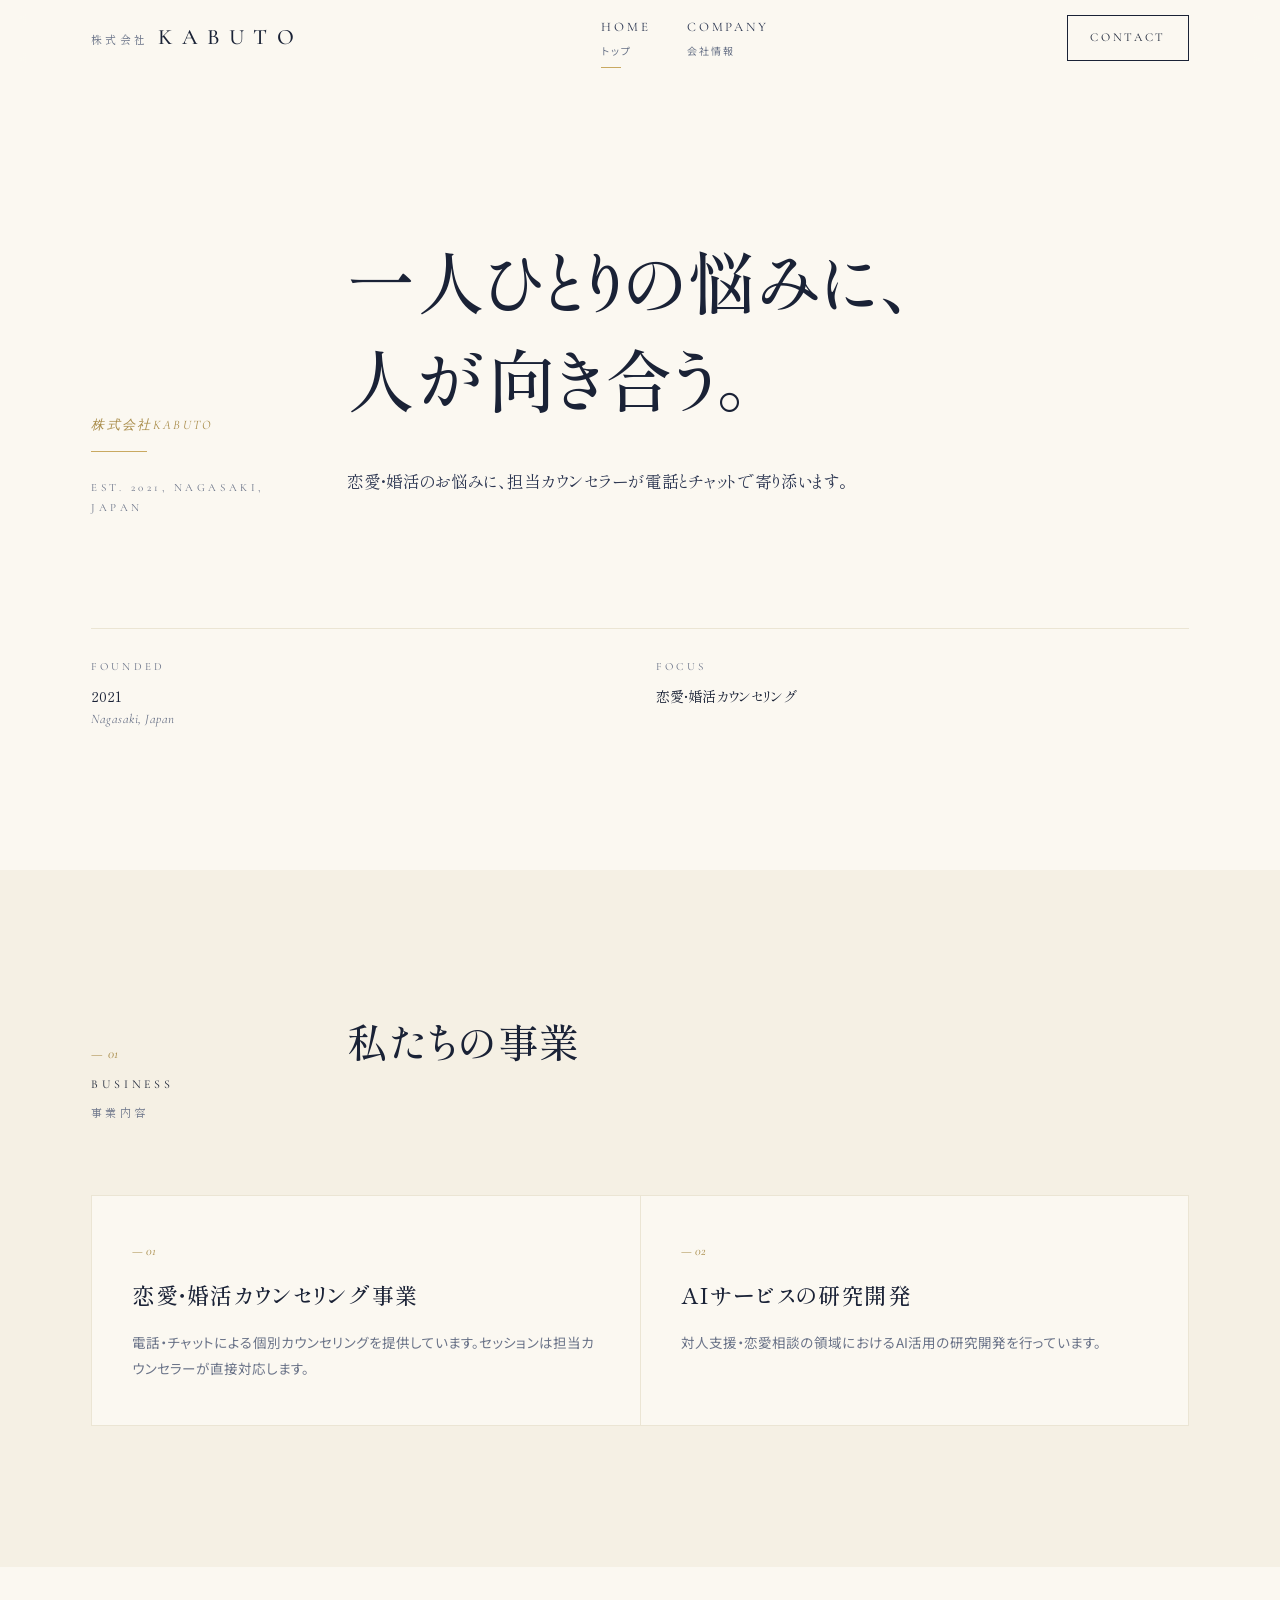
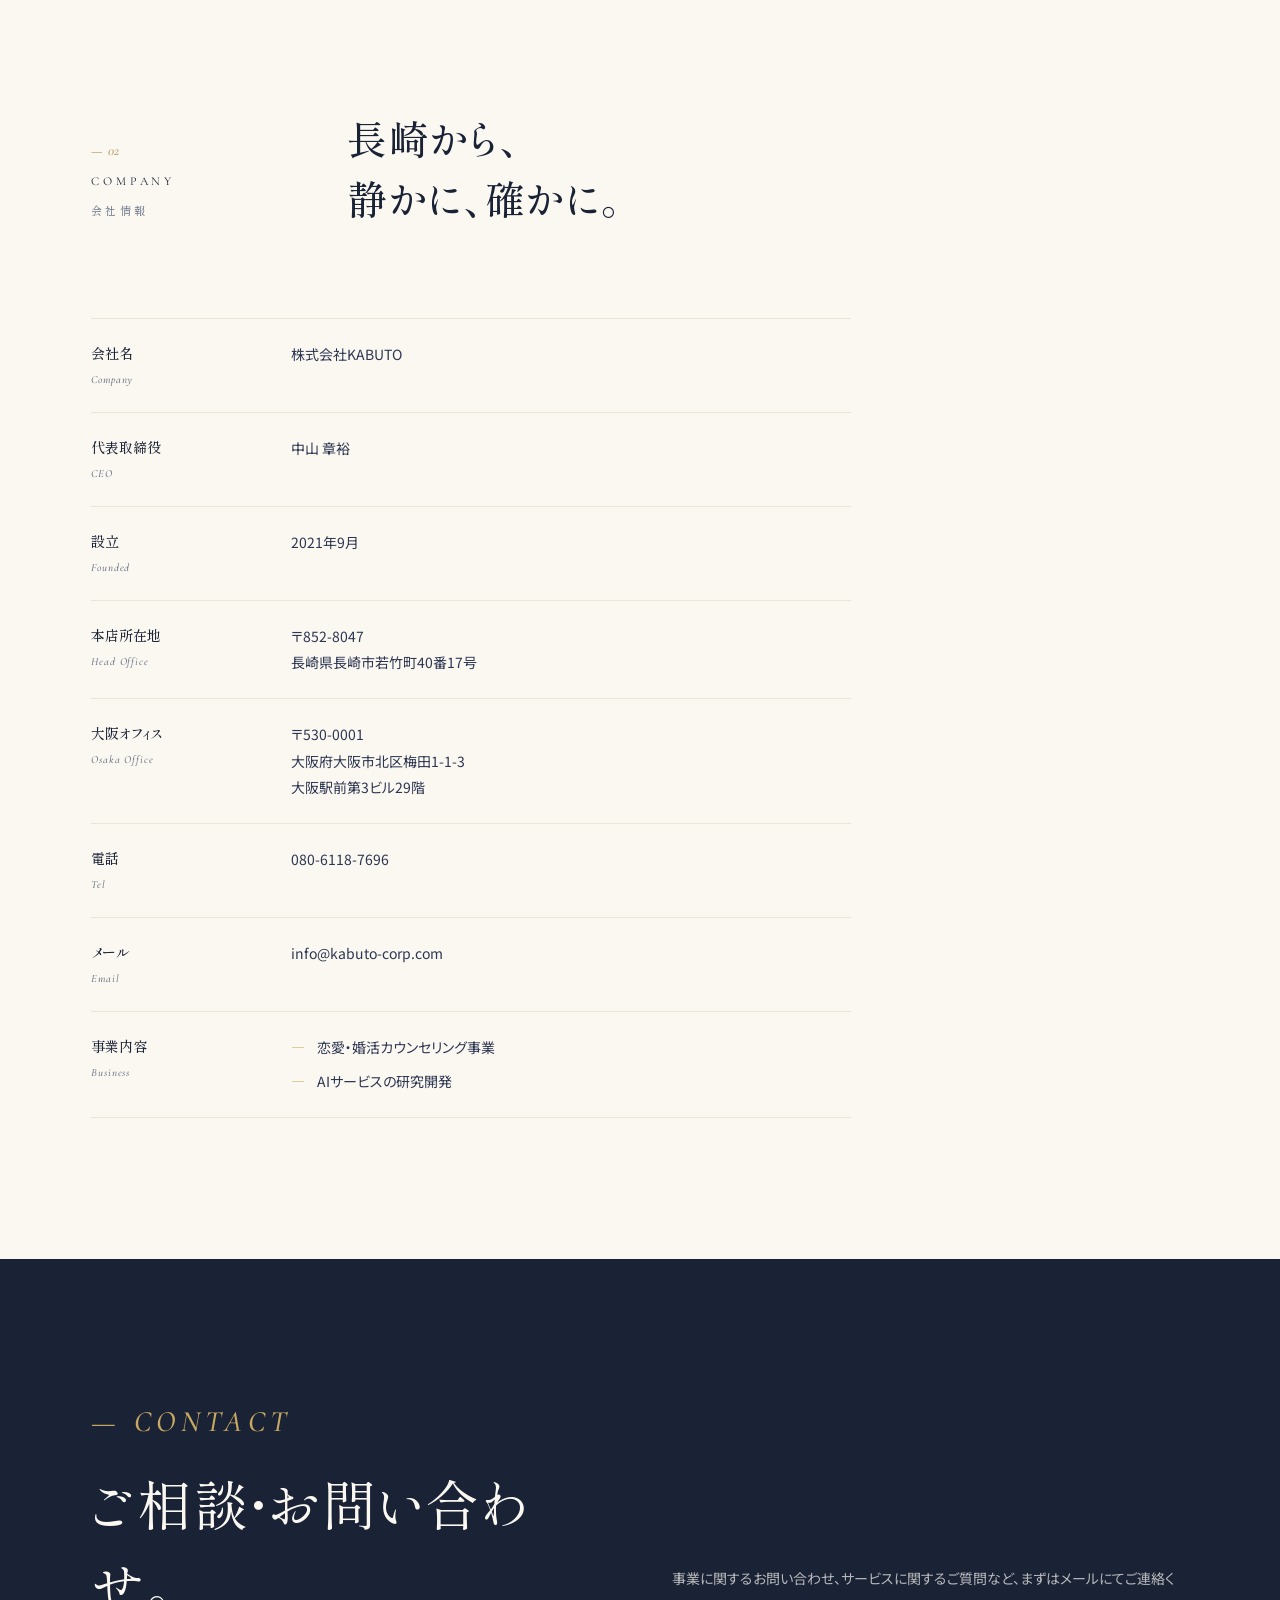
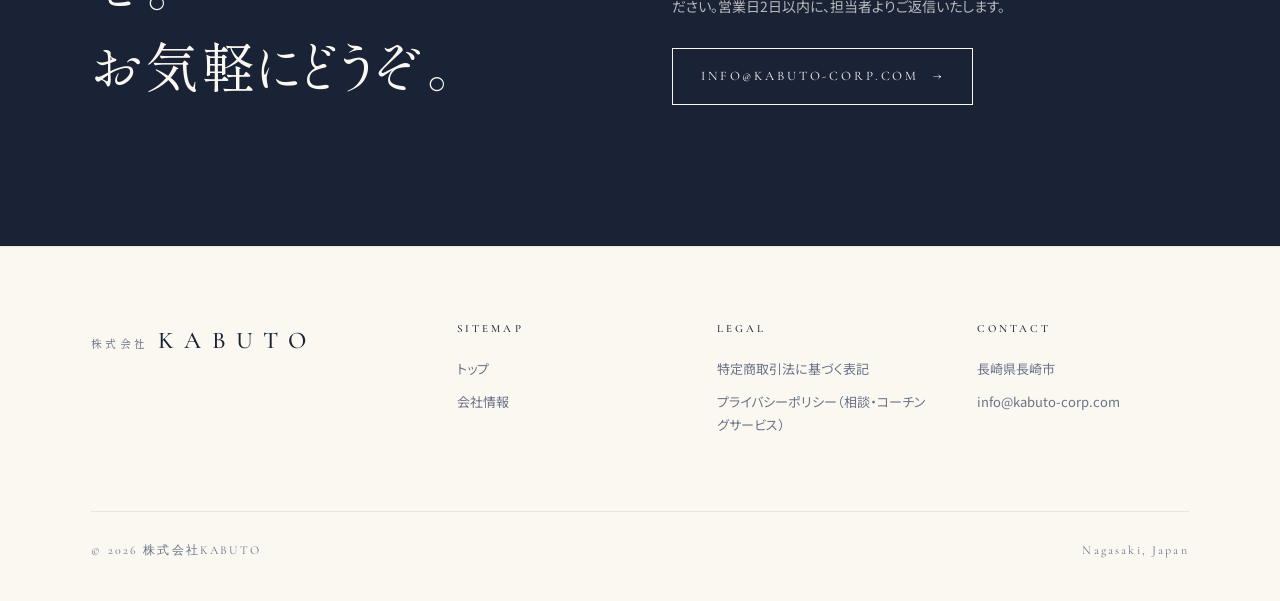
==== commit 8c7e5268: "feat: トップの文言を恋愛・婚活カウンセリング向けに刷新し、旧SaaS用ページを転送に変更 - index.html: ヒーロー・事業見出し・お問い合わせ文を差し替え、Philosophy等の旧文" ====
--- a/index.html
+++ b/index.html
@@ -3,8 +3,8 @@
 <head>
 <meta charset="utf-8" />
 <meta name="viewport" content="width=device-width, initial-scale=1" />
-<title>株式会社KABUTO —対人支援の現場に、テクノロジーで余白を。</title>
-<meta name="description" content="株式会社KABUTOは、AIと人間の力を掛け合わせ、ケアする人が本来の仕事に集中できる仕組みをつくる、長崎発のテクノロジー企業です。" />
+<title>株式会社KABUTO</title>
+<meta name="description" content="株式会社KABUTOは、長崎を拠点に、恋愛・婚活カウンセリング事業とAIサービスの研究開発を行う会社です。" />
 <link rel="preconnect" href="https://fonts.googleapis.com">
 <link rel="preconnect" href="https://fonts.gstatic.com" crossorigin>
 <link href="https://fonts.googleapis.com/css2?family=Cormorant+Garamond:ital,wght@0,400;0,500;0,600;1,400;1,500&family=Shippori+Mincho:wght@400;500;600;700&family=Noto+Sans+JP:wght@300;400;500;600&family=Inter:wght@400;500&display=swap" rel="stylesheet">
@@ -47,7 +47,6 @@
   .hero h1.h-display {
     margin-bottom: 36px;
   }
-  .hero h1 .accent { color: var(--accent-deep); font-style: italic; font-family: var(--serif-en); font-weight: 500; }
   .hero .sub-jp {
     font-family: var(--serif-jp);
     font-size: clamp(15px, 1.3vw, 18px);
@@ -56,20 +55,12 @@
     max-width: 640px;
     margin: 0 0 20px;
   }
-  .hero .sub-en {
-    font-family: var(--serif-en);
-    font-style: italic;
-    font-size: clamp(14px, 1.15vw, 17px);
-    line-height: 1.75;
-    color: var(--ink-mute);
-    max-width: 620px;
-  }
   .hero-meta-bar {
     margin-top: clamp(60px, 9vw, 110px);
     border-top: 1px solid var(--rule-soft);
     padding-top: 28px;
     display: grid;
-    grid-template-columns: repeat(3, 1fr);
+    grid-template-columns: repeat(2, 1fr);
     gap: 32px;
   }
   .hero-meta-bar .item .k {
@@ -133,72 +124,15 @@
     margin: 0;
   }
 
-  /* ---- Philosophy ---- */
-  .philosophy {
-    background: var(--bg-alt);
-    text-align: left;
-  }
-  .philosophy .quote-mark {
-    font-family: var(--serif-en);
-    font-style: italic;
-    font-size: 80px;
-    color: var(--accent);
-    line-height: 1;
-    opacity: 0.7;
-  }
-  .philosophy h2 {
-    font-family: var(--serif-jp);
-    font-weight: 500;
-    font-size: clamp(32px, 4.4vw, 56px);
-    line-height: 1.55;
-    letter-spacing: 0.04em;
-    margin: 24px 0 48px;
-    max-width: 820px;
-  }
-  .philosophy .body-jp {
-    max-width: 640px;
-    font-family: var(--serif-jp);
-    font-size: 17px;
-    line-height: 2.1;
-    color: var(--ink-2);
-  }
-  .philosophy .body-en {
-    margin-top: 24px;
-    max-width: 600px;
-  }
-  .philosophy-grid {
-    display: grid;
-    grid-template-columns: 1fr 320px;
-    gap: 64px;
-    align-items: start;
-  }
-  .philosophy-grid .aside {
-    border-left: 1px solid var(--rule);
-    padding-left: 32px;
-  }
-  .philosophy-grid .aside h4 {
-    font-family: var(--serif-en);
-    font-style: italic;
-    font-size: 14px;
-    letter-spacing: 0.08em;
-    color: var(--accent-deep);
-    margin-bottom: 18px;
-  }
-  .philosophy-grid .aside p {
-    font-family: var(--serif-jp);
-    font-size: 14px;
-    line-height: 2;
-    color: var(--ink-2);
-  }
-
   /* ---- Company ---- */
   .company-grid {
     display: grid;
-    grid-template-columns: 1.1fr 1fr;
+    grid-template-columns: 1fr;
     gap: 96px;
   }
   .info-table {
     width: 100%;
+    max-width: 760px;
     border-top: 1px solid var(--rule-soft);
     border-collapse: collapse;
   }
@@ -238,22 +172,6 @@
     color: var(--accent);
     margin-right: 12px;
   }
-  .company-cta {
-    align-self: end;
-    display: flex;
-    flex-direction: column;
-    gap: 14px;
-  }
-  .company-cta .pull {
-    font-family: var(--serif-jp);
-    font-size: 22px;
-    line-height: 1.85;
-    color: var(--ink);
-    margin-bottom: 24px;
-    border-left: 1px solid var(--accent);
-    padding-left: 24px;
-  }
-
   /* ---- Contact ---- */
   .contact {
     background: var(--ink);
@@ -305,8 +223,6 @@
   @media (max-width: 980px) {
     .hero-grid { grid-template-columns: 1fr; gap: 32px; }
     .biz-small { grid-template-columns: 1fr; }
-    .philosophy-grid { grid-template-columns: 1fr; }
-    .philosophy-grid .aside { border-left: 0; border-top: 1px solid var(--rule); padding-left: 0; padding-top: 24px; }
     .company-grid { grid-template-columns: 1fr; gap: 48px; }
     .contact .container { grid-template-columns: 1fr; gap: 32px; }
     .hero-meta-bar { grid-template-columns: 1fr 1fr; }
@@ -333,9 +249,8 @@
           <span class="established">Est. 2021, Nagasaki, Japan</span>
         </aside>
         <div>
-          <h1 class="h-display">対人支援の現場に、<br/>テクノロジーで<span class="accent">余白</span>を。</h1>
-          <p class="sub-jp">AIと人間の力を掛け合わせ、ケアする人が本来の仕事に<br/>集中できる仕組みをつくります。</p>
-          <p class="sub-en">We build AI-powered tools that give care professionals the time to do what they do best — care.</p>
+          <h1 class="h-display">一人ひとりの悩みに、<br/>人が向き合う。</h1>
+          <p class="sub-jp">恋愛・婚活のお悩みに、担当カウンセラーが電話とチャットで寄り添います。</p>
         </div>
       </div>
 
@@ -346,11 +261,7 @@
         </div>
         <div class="item">
           <div class="k">Focus</div>
-          <div class="v">対人支援 × AI<em>Care × Technology</em></div>
-        </div>
-        <div class="item">
-          <div class="k">Approach</div>
-          <div class="v">人間が、最終決定する。<em>Humans decide, AI assists.</em></div>
+          <div class="v">恋愛・婚活カウンセリング</div>
         </div>
       </div>
     </div>
@@ -366,7 +277,7 @@
           <span class="lab-jp">事業内容</span>
         </div>
         <div class="heading">
-          <h2 class="h-section">対人支援の現場で、<br/>静かに働くテクノロジー。</h2>
+          <h2 class="h-section">私たちの事業</h2>
         </div>
       </div>
 
@@ -385,52 +296,12 @@
     </div>
   </section>
 
-  <!-- =================== PHILOSOPHY =================== -->
-  <section class="section philosophy" id="philosophy">
-    <div class="container">
-      <div class="section-head">
-        <div class="meta">
-          <span class="num">— 02</span>
-          <span class="lab">Philosophy</span>
-          <span class="lab-jp">私たちの考え</span>
-        </div>
-        <div class="heading">
-          <span class="quote-mark">"</span>
-          <h2>未知の可能性を、<br/>形にする。</h2>
-        </div>
-      </div>
-
-      <div class="philosophy-grid">
-        <div>
-          <p class="body-jp">テクノロジーは、人間の温度を奪うためにあるのではなく、取り戻すためにある。</p>
-          <p class="body-jp" style="margin-top:18px;">深夜まで返信に追われ、機械的になっていく自分に気付く──そんな夜を、私たちはなくしたい。AIは判断を肩代わりする道具ではなく、人が人と向き合うための時間を生む装置であるべきだと、私たちは考えています。</p>
-          <p class="body-en">Technology should give back the warmth it once seemed to take. We build tools that return time, attention, and care to the humans who do the work.</p>
-        </div>
-        <aside class="aside">
-          <h4>Three Beliefs</h4>
-          <p>
-            <b style="color:var(--ink);font-weight:500;">応援する側に、余白を。</b><br/>
-            <span style="opacity:.75;">Make space for those who care.</span>
-          </p>
-          <p style="margin-top:24px;">
-            <b style="color:var(--ink);font-weight:500;">最終決定は、必ず人間に。</b><br/>
-            <span style="opacity:.75;">Humans hold the final say.</span>
-          </p>
-          <p style="margin-top:24px;">
-            <b style="color:var(--ink);font-weight:500;">業界の現場から、世界へ。</b><br/>
-            <span style="opacity:.75;">From the field, to the world.</span>
-          </p>
-        </aside>
-      </div>
-    </div>
-  </section>
-
   <!-- =================== COMPANY =================== -->
   <section class="section" id="company">
     <div class="container">
       <div class="section-head">
         <div class="meta">
-          <span class="num">— 03</span>
+          <span class="num">— 02</span>
           <span class="lab">Company</span>
           <span class="lab-jp">会社情報</span>
         </div>
@@ -479,12 +350,6 @@
             </td>
           </tr>
         </table>
-
-        <div class="company-cta">
-          <p class="pull">
-            ケアする人を、<br/>テクノロジーが、<br/>静かに支える。
-          </p>
-        </div>
       </div>
     </div>
   </section>
@@ -499,7 +364,7 @@
         </h2>
       </div>
       <div class="right">
-        <p>事業に関するお問い合わせ、メディア取材、採用に関するご相談など、まずはメールにてご連絡ください。営業日2日以内に、担当者よりご返信いたします。</p>
+        <p>事業に関するお問い合わせ、サービスに関するご質問など、まずはメールにてご連絡ください。営業日2日以内に、担当者よりご返信いたします。</p>
         <a href="mailto:info@kabuto-corp.com" class="btn">info@kabuto-corp.com <span class="arr">→</span></a>
       </div>
     </div>
